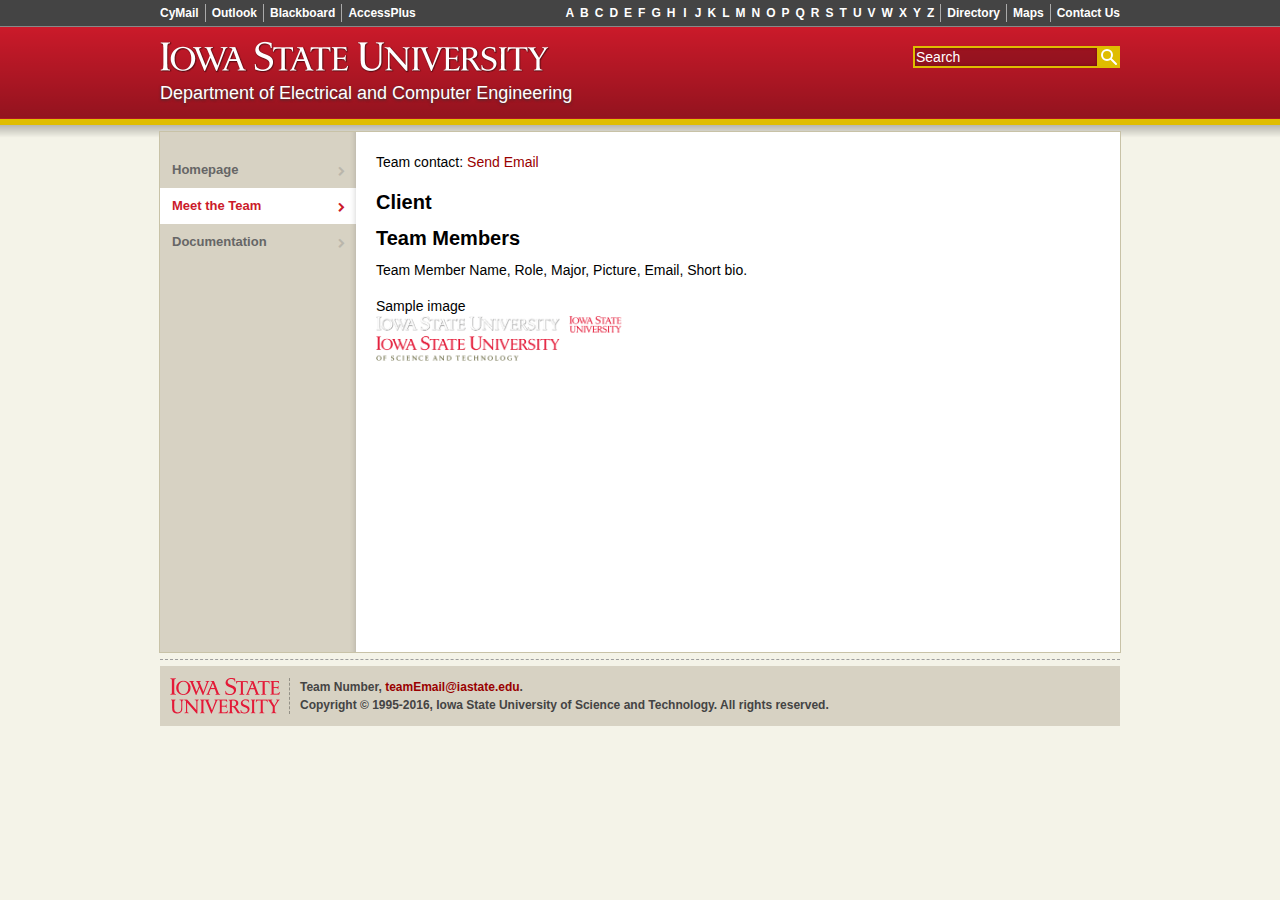
==== about.html @ c7eef3bf "Initial commit with template" ====
<!DOCTYPE html>
<!--[if lte IE 7]>     <html lang="en-us" class="lt-ie10 lt-ie9 lt-ie8">  <![endif]-->
<!--[if IE 8]>         <html lang="en-us" class="lt-ie10 lt-ie9">         <![endif]-->
<!--[if IE 9]>         <html lang="en-us" class="lt-ie10">                <![endif]-->
<!--[if gt IE 9]><!--> <html lang="en-us">                                <!--<![endif]--><head>
	<meta charset="utf-8">
<meta content="IE=edge,chrome=1" http-equiv="X-UA-Compatible">
<meta content="width=device-width,initial-scale=1" name="viewport">
	<title>Project Number</title>
	<link rel="icon" type="image/x-icon" href="favicon.ico?v=1.4.44">
<link href="css/base.css?v=1.4.44" rel="stylesheet">
<link href="//netdna.bootstrapcdn.com/font-awesome/4.5.0/css/font-awesome.css" media="all" rel="stylesheet">
<link href="css/sample.css" media="all" rel="stylesheet">
<link href="http://yandex.st/highlightjs/8.0/styles/tomorrow.min.css" media="all" rel="stylesheet">
	<style >pre{
	background-color: #f5f5f5;
	border-color: #e7e7e7;
	padding: 0;
}
pre code.hljs{
	background-color: transparent;
	border: 0;
}
fieldset pre{
	background-color: #fff;
	overflow: auto;
}
h3 code{
	font-size: 17px;
}</style>
	<script >/* html5shiv */ (function(){var t='abbr article aside audio bdi canvas data datalist details figcaption figure footer header hgroup mark meter nav output progress section summary time video'.split(' ');for(var i=t.length;i--;)document.createElement(t[i])})();</script>
</head>
<body class=" responsive wd-p-Responsive wd-show-sidebar wd-p-ShowSidebar">
<div class="wd-l-Page pwrapper">
	<div class="wd-l-Page-inner pwrapper-wrapper">
		<div class="wd-Skip">
			<a accesskey="2" href="#skip-content">Skip Navigation</a>
		</div>
		<div class="wd-l-Header hwrapper" id="header">
			<div class="wd-l-Header-inner">
				<div class="wd-l-TopStrip isu-dark-ribbon" id="top-strip">
					<div class="wd-l-TopStrip-inner">
						<ul class="wd-ResponsiveToggles">
							<li><button class="wd-ResponsiveToggles-nav">menu</button></li>
							<li><button class="wd-ResponsiveToggles-search">search</button></li>
						</ul>
						<div class="wd-l-TopStripMenu">
							<ul class="wd-l-TopStripMenu-group wd-l-TopStripMenu-group--signons first">
								<li>
									<a class="wd-l-TopStripMenu-header" href="javascript:;">Sign-ons <i class="fa fa-angle-down"></i></a>
									<ul class="wd-l-TopStripMenu-toolbar">
										<li class="first"><a href="http://cymail.iastate.edu/">CyMail</a></li>
										<li><a href="http://outlook.iastate.edu/">Outlook</a></li>
										<li><a href="http://bb.its.iastate.edu/">Blackboard</a></li>
										<li class="last"><a href="http://accessplus.iastate.edu/">AccessPlus</a></li>
									</ul>
								</li>
							</ul>
							
							<ul class="wd-l-TopStripMenu-group wd-l-TopStripMenu-group--directory last">
								<li>
									<a class="wd-l-TopStripMenu-header" href="javascript:;">More <i class="fa fa-angle-down"></i></a>
									<ul class="wd-l-TopStripMenu-toolbar">
										<li class="first"><a href="http://info.iastate.edu/">Directory</a></li>
										<li><a href="http://www.fpm.iastate.edu/maps/">Maps</a></li>
										<li class="last"><a href="http://www.iastate.edu/contact/">Contact Us</a></li>
									</ul>
								</li>
							</ul>
							
							<ul class="wd-l-TopStripMenu-group wd-l-TopStripMenu-group--index">
								<li>
									<a class="wd-l-TopStripMenu-header" href="http://www.iastate.edu/index/A">Index</a>
									<ul class="wd-l-TopStripMenu-toolbar">
										<li class="first"><a href="http://www.iastate.edu/index/A/">A</a></li>
										<li class=""><a href="http://www.iastate.edu/index/B/">B</a></li>
										<li class=""><a href="http://www.iastate.edu/index/C/">C</a></li>
										<li class=""><a href="http://www.iastate.edu/index/D/">D</a></li>
										<li class=""><a href="http://www.iastate.edu/index/E/">E</a></li>
										<li class=""><a href="http://www.iastate.edu/index/F/">F</a></li>
										<li class=""><a href="http://www.iastate.edu/index/G/">G</a></li>
										<li class=""><a href="http://www.iastate.edu/index/H/">H</a></li>
										<li class=""><a href="http://www.iastate.edu/index/I/">I</a></li>
										<li class=""><a href="http://www.iastate.edu/index/J/">J</a></li>
										<li class=""><a href="http://www.iastate.edu/index/K/">K</a></li>
										<li class=""><a href="http://www.iastate.edu/index/L/">L</a></li>
										<li class=""><a href="http://www.iastate.edu/index/M/">M</a></li>
										<li class=""><a href="http://www.iastate.edu/index/N/">N</a></li>
										<li class=""><a href="http://www.iastate.edu/index/O/">O</a></li>
										<li class=""><a href="http://www.iastate.edu/index/P/">P</a></li>
										<li class=""><a href="http://www.iastate.edu/index/Q/">Q</a></li>
										<li class=""><a href="http://www.iastate.edu/index/R/">R</a></li>
										<li class=""><a href="http://www.iastate.edu/index/S/">S</a></li>
										<li class=""><a href="http://www.iastate.edu/index/T/">T</a></li>
										<li class=""><a href="http://www.iastate.edu/index/U/">U</a></li>
										<li class=""><a href="http://www.iastate.edu/index/V/">V</a></li>
										<li class=""><a href="http://www.iastate.edu/index/W/">W</a></li>
										<li class=""><a href="http://www.iastate.edu/index/X/">X</a></li>
										<li class=""><a href="http://www.iastate.edu/index/Y/">Y</a></li>
										<li class="last"><a href="http://www.iastate.edu/index/Z/">Z</a></li>
									</ul>
								</li>
							</ul>
						</div>
					</div>
				</div>

				<div class="wd-l-Ribbon isu-red-ribbon" id="ribbon" role="banner">
					<div class="wd-l-Ribbon-inner">
						<form action="//google.iastate.edu/search" class="wd-l-SearchBox isu-search-form" method="GET" role="search">
							<input name="output" type="hidden" value="xml_no_dtd"/>
							<input name="client" type="hidden" value="default_frontend"/>
							<input name="proxystylesheet" type="hidden" value="default_frontend"/>
							<input accesskey="s" name="q" title="Search" placeholder="Search" tabindex="1" type="text"/>
							<input name="btnG" title="Submit" type="submit" value="Search"/>
						</form>
						<a accesskey="1" class="wd-Nameplate nameplate" href="http://www.iastate.edu/">
							<img alt="Iowa State University" src="img/sprite.png"/>
						</a>

						<div class="wd-l-MastTitle-siteTitle site-title sub-title">
							<a href="/">Department of Electrical and Computer Engineering</a>
						</div>

					</div>
				</div>

			</div>
		</div>





		<!-- Make changes from here on -->





		<div class="wd-l-Container" id="skip-content">
			<div class="wd-l-Container-inner cwrapper" id="container">
				<div class="wd-l-Sidebar isu-sidebar" id="sidebar">
					<div class="wd-l-Sidebar-inner">
						<ul class="wd-ResponsiveToggles">
							<li><button class="wd-ResponsiveToggles-nav">menu</button></li>
						</ul>
						<div role="navigation">
							<ul class="wd-Navigation">
								
								<!-- Put necessary tabs here for sidebar menu -->
						
								<li class="wd-Navigation-node">
									<a class="wd-Navigation-link" href="index.html">Homepage</a>
								</li>
						
								<li class="wd-Navigation-node">
									<a class="wd-Navigation-link is-active" href="about.html">Meet the Team</a>
								</li>
						
								<li class="wd-Navigation-node">
									<a class="wd-Navigation-link" href="doc.html">Documentation</a>
								</li>
							</ul>
						</div>
		
					</div>
				</div>


				<!-- Main page content here -->

				<div class="wd-l-Content isu-content" id="content" role="main">
					<div class="wd-l-Content-inner">
						<p>
							Team contact: <a href= "mailto:abc@example.com">Send Email</a>
						</p>

						<h2>Client</h2>

						<h2>Team Members</h2>
						<p>
							Team Member Name, Role, Major, Picture, Email, Short bio.
						</p>



						<p>
							Sample image <br>
							<img src="img/sprite.png" width="250" />
						</p>

					</div>
				</div>
			</div>
		</div>

		<div class="wd-l-Footer">
			<div class="wd-l-Footer-inner fwrapper">
				<div class="wd-l-PageFooter isu-footer" id="footer" role="contentinfo">
					<div class="wd-l-PageFooter-inner">
						<div class="wd-Grid wd-Grid--fitToFill wd-Grid--noGutter">
							<div class="wd-Grid-cell wd-Grid-cell--1">
								<div class="wd-l-PageFooter-nameplate">
									<a class="wd-Nameplate nameplate" href="http://www.iastate.edu/">
										<img alt="Iowa State University" src="img/sprite.png?v=1.4.44"/>
									</a>
								</div>
							</div>



							<!-- Team contact info -->


							<div class="wd-Grid-cell wd-Grid-cell--2">
								<div class="wd-l-PageFooter-content">
									<p>Team Number,  <script>document.write('<a href="mailto:'+ ["teamEmail", "iastate.edu"].join('@') +'">'+ ["teamEmail", "iastate.edu"].join('@') +'</a>')</script><noscript>teamEmail (at) iastate (dot) edu</noscript>.</p>
									<p>Copyright &copy; 1995-2016, Iowa State University of Science and Technology. All rights reserved.</p>
								</div>
							</div>
						</div>
					</div>
				</div>
			</div>
		</div>

		<div id="loading" style="display:none">Loading...</div>	
	</div>
</div>

<script src="//maxcdn.bootstrapcdn.com/bootstrap/3.3.5/js/bootstrap.min.js"></script>
<script src="http://yandex.st/highlightjs/8.0/highlight.min.js"></script>
<script src="/js/jquery-1.5.2.min.js"></script>
<script >/* Grid gutter fix for IE7 */ (function(b){if((' '+b.body.parentNode.className+' ').indexOf(' lt-ie8 ')==-1)return;var d=b.createStyleSheet();var e=function(s){var a=b.all,l=[],i,j;d.addRule(s,'k:v');for(j=a.length;j--;)a[j].currentStyle.k&&l.push(a[j]);d.removeRule(0);return l};var g=e('.grid');for(var i=g.length;i--;)g[i].style.width=g[i].offsetWidth-20})(document);</script>
<script >/* Responsive design */ (function(f){if(!f.querySelector||!f.addEventListener)return;var g='add',cc='contains',cr='remove',ct='toggle',sa='active',sb='wd-p-OffCanvasBar',sn='wd-p-OffCanvasNav',ss='wd-p-OffCanvasSearch',ip='.wd-l-SearchBox input[type="text"]',ed='preventDefault',q=function(a,b){return(b||f).querySelectorAll(a)},c=function(a,b,c){b=b||cr;c=c||f.body;a=' '+a+' ';var d=' '+c.className.trim()+' ';var e=d.indexOf(a)!=-1;if(b==cc)return e;else if(!e&&(b==ct||b==g))c.className=d+a;else if(e&&(b==ct||b==cr))c.className=d.replace(a,' ')},h=function(b,c,d){for(var e=q(b),i=e.length;i--;){if(e[i].tagName!='A'){if(!d)e[i].addEventListener('click',function(a){a[ed]()},0);e[i].addEventListener('ontouchstart'in window?'touchstart':'mousedown',c,0)}}},m=q('.wd-l-TopStripMenu-toolbar'),md=function(){q(ip)[0]&&q(ip)[0].blur();for(var i=m.length;i--;)c(sa,cr,m[i])};h('.wd-ResponsiveToggles-nav',function(a){md();c(sb);c(ss);c(sn,ct);a[ed]()});h('.wd-ResponsiveToggles-search',function(a){md();c(sb);c(ss,ct);if(c(ss,cc))q(ip)[0]&&q(ip)[0].focus();c(sn);a[ed]()});h('.wd-l-TopStripMenu-header',function(a){var b=q('.wd-l-TopStripMenu-toolbar',this.parentNode)[0];if(c(sa,cc,b)){c(sa,cr,b);c(sb)}else{md();c(sa,g,b);c(sb,g);c(ss)}a[ed]()});h('.wd-l-Content',function(a){if(c(sn,cc))a[ed]();c(sn)},true)})(document);</script>
<script >hljs.configure({tabReplace: '    '}); hljs.initHighlightingOnLoad()</script>
<script >$(document).ready(function()
{
	$('.wd-Tab-navs,.tab-navs').each(function()
	{
		var tabs = $(this).find('li a');
		var panes = $(this).next('.wd-Tab-panes,.tab-panes').find('.wd-Tab-pane,.tab-pane');
		tabs.each(function(i)
		{
			var tab = $(this);
			tab.click(function()
			{
				tabs.removeClass('active');
				tab.addClass('active');

				panes.removeClass('active');
				panes.eq(i).addClass('active');

				return false;
			});
		});
		if (tabs.filter('.active').length == 0)
		{
			tabs.first().click();
		}
		else if (panes.filter('.active').length == 0)
		{
			panes.eq(tabs.index(tabs.filter('.active'))).addClass('active');
		}
	});
});</script>


</body>
</html>
---- css/base.css ----
/**
 * base.css - contains default styles for IastateTheme.
 *
 * @link http://www.sample.iastate.edu/
 */
/*-- Typography -----------------------------------------*/
/*-------------------------------------------------------*/
html {
  font: 14px/20px arial, sans-serif;
  -ms-text-size-adjust: 100%;
  -webkit-text-size-adjust: 100%; }

a {
  color: #900;
  text-decoration: none; }
  a:hover {
    color: #4169e1;
    text-decoration: underline; }

small {
  font-size: 0.85em; }

h1, h2, h3, h4, h5, h6 {
  font-weight: bold;
  line-height: 1.4;
  margin-top: 0;
  margin-bottom: 8px; }
  h1 small, h2 small, h3 small, h4 small, h5 small, h6 small {
    color: #888;
    font-weight: normal; }

h1 {
  color: #222;
  font-size: 1.857em;
  line-height: 1.125;
  margin-bottom: 16px; }

section h1,
h2 {
  color: inherit;
  font-size: 1.429em;
  line-height: 1.4;
  margin-bottom: 8px; }

section section h1,
h3 {
  font-size: 1.143em; }

section section section h1,
h4 {
  font-size: 1em; }

section section section section h1,
h5 {
  color: #888;
  font-size: 1em; }

section section section section section h1,
h6 {
  font-size: 0.857em; }

p, ul, ol, dl, table, blockquote, pre, .wd-Alert, .wd-Alert--info, .notify-msg.info, .wd-Alert--warning, .notify-msg.warning, .wd-Alert--error, .notify-msg.error, .wd-Alert--success, .notify-msg.success, .notify-msg {
  margin-top: 0;
  margin-bottom: 16px; }

ul, ol {
  margin-left: 0;
  padding-left: 30px; }
  ul ul, ul ol, ol ul, ol ol {
    margin-bottom: 0; }

[class*="wd-Table"] ul,
[class*="table"] ul {
  margin-top: 0;
  margin-bottom: 0; }

ul.right {
  text-align: right; }

ul.hlist > li {
  float: left; }

dl > dt + dt,
dl > dd + dt {
  margin-top: 5px; }

dl > dt {
  font-weight: bold; }

dl > dd {
  margin-left: 25px; }

hr {
  border: 0;
  border-top: 1px solid #ccc;
  height: 0;
  margin: 16px 0; }

address {
  font-style: normal; }

blockquote {
  border: 3px solid #ddd;
  border-width: 0 0 0 3px;
  color: #555;
  margin-left: 0;
  margin-right: 0;
  margin-top: 0;
  padding: 8px 16px 0 13px; }
  blockquote.wd-u-PullRight {
    border-width: 0 3px 0 0;
    padding-left: 16px;
    padding-right: 13px; }

blockquote p {
  margin-bottom: 3px; }

blockquote small {
  color: #888;
  display: block; }

blockquote small:before {
  content: '\2014';
  margin-right: 2px; }

cite {
  font-style: normal; }

pre {
  background: #f2f2f2;
  border: 1px solid #ddd;
  border-radius: 2px;
  font-family: consolas, monospace;
  font-size: 13px;
  line-height: 20px;
  overflow: auto;
  padding: 6px 9px; }

@media print {
  a {
    color: blue; } }
/*-- Typography Utilities -------------------------------*/
/*-------------------------------------------------------*/
.wd-u-Heading,
.section-header {
  border-bottom: 1px solid #dfbd00; }

.wd-u-TextLead,
.lead {
  font-size: 1.286em;
  line-height: 1.444; }

.wd-u-TextMuted,
.muted {
  color: #888; }

.wd-u-TextCenter,
.text-center {
  text-align: center !important; }

.wd-u-TextLeft,
.text-left {
  text-align: left !important; }

.wd-u-TextRight,
.text-right {
  text-align: right !important; }

.wd-u-TextBreak,
.nowrap {
  overflow: visible;
  white-space: normal;
  word-break: break-all;
  word-wrap: break-word; }

.wd-u-TextTruncate, .wd-u-ListTable > dt, .wd-u-ListTable--wide > dt, .wd-u-ListTable--right > dt {
  max-width: 100%;
  overflow: hidden;
  text-overflow: ellipsis;
  white-space: nowrap;
  word-wrap: normal; }

.wd-u-TextNoWrap,
.nowrap {
  white-space: nowrap; }

/*-- Layout ---------------------------------------------*/
/*-------------------------------------------------------*/
button,
input {
  line-height: normal; }

header, footer, section, aside, nav, article, hgroup, figure, figcaption {
  display: block; }

body {
  background-color: #f4f3e8;
  margin: 0 0 20px;
  min-width: 0;
  overflow-y: scroll; }

a img {
  border: 0; }

@media screen and (max-width: 719px) {
  body.wd-p-Responsive {
    background-color: #d7d2c3;
    margin-bottom: 0; }
    body.wd-p-Responsive.wd-p-OffCanvasNav {
      height: 100%;
      overflow: hidden; } }
@media print {
  body {
    background: #fff; } }
/*-- Layout Utilities -----------------------------------*/
/*-------------------------------------------------------*/
.clear {
  clear: both; }

.wd-u-Clearfix:before, .wd-u-Clearfix:after,
.clearfix:before,
.clearfix:after {
  content: ' ';
  display: table; }
.wd-u-Clearfix:after,
.clearfix:after {
  clear: both; }
.lt-ie8 .wd-u-Clearfix, .lt-ie8
.clearfix {
  *zoom: 1; }

.wd-u-Container,
.wrapper {
  margin-left: auto;
  margin-right: auto;
  width: 960px; }
  @media screen and (min-width: 1300px) {
    .wd-p-Responsive:not(.wd-p-Responsive--disableLarge) .wd-u-Container, .wd-p-Responsive:not(.wd-p-Responsive--disableLarge)
    .wrapper {
      width: 1260px; } }
  @media screen and (max-width: 980px) {
    .wd-p-Responsive .wd-u-Container, .wd-p-Responsive
    .wrapper {
      margin-left: 10px;
      margin-right: 10px;
      width: auto; } }
  @media screen and (max-width: 719px) {
    .wd-p-Responsive .wd-u-Container, .wd-p-Responsive
    .wrapper {
      margin-left: auto;
      margin-right: auto; } }
  @media print {
    .wd-u-Container,
    .wrapper {
      width: auto; } }

.wd-u-FlushBottom,
.flush-bottom {
  margin-bottom: 0 !important; }

.wd-u-FlushTop,
.flush-top {
  margin-top: 0 !important; }

.wd-u-FlushLeft,
.flush-left {
  margin-left: 0 !important; }

.wd-u-FlushRight,
.flush-right {
  margin-right: 0 !important; }

.wd-u-PullLeft,
.pull-left {
  float: left !important; }

.wd-u-PullRight,
.pull-right {
  float: right !important; }

.no-border {
  border: 0 !important; }

.wd-u-ListUnstyled,
.no-bullets {
  list-style: none !important;
  margin-left: 0 !important;
  padding-left: 0 !important; }

.wd-u-ObjLeft, .photo-left {
  float: left !important;
  margin-right: 8px; }

.wd-u-ObjRight, .photo-right {
  float: right !important;
  margin-left: 8px; }

.wd-u-ObjLeft img, .photo-left img,
.wd-u-ObjRight img,
.photo-right img {
  display: block;
  max-width: none; }

.wd-u-OverflowScroll, .overflow-scroll {
  overflow-x: auto;
  -webkit-overflow-scrolling: touch; }
  @media screen and (max-width: 719px) {
    .wd-p-Responsive .wd-u-OverflowScroll, .wd-p-Responsive .overflow-scroll {
      white-space: nowrap; } }

.wd-u-HiddenVisually {
  border: 0 !important;
  clip: rect(1px, 1px, 1px, 1px) !important;
  height: 1px !important;
  overflow: hidden !important;
  padding: 0 !important;
  position: absolute !important;
  width: 1px !important; }

.wd-u-VisibleDesktop, .visible-desktop {
  display: block !important; }

table.wd-u-VisibleDesktop, table.visible-desktop {
  display: table !important; }

tr.wd-u-VisibleDesktop, tr.visible-desktop {
  display: table-row !important; }

th.wd-u-VisibleDesktop, th.visible-desktop,
td.wd-u-VisibleDesktop,
td.visible-desktop {
  display: table-cell !important; }

@media screen and (max-width: 980px) {
  .wd-u-VisibleDesktop, .visible-desktop,
  table.wd-u-VisibleDesktop,
  table.visible-desktop,
  tr.wd-u-VisibleDesktop,
  tr.visible-desktop,
  th.wd-u-VisibleDesktop,
  th.visible-desktop,
  td.wd-u-VisibleDesktop,
  td.visible-desktop {
    display: none !important; } }
@media screen and (max-width: 719px) {
  .wd-u-VisibleDesktop, .visible-desktop,
  table.wd-u-VisibleDesktop,
  table.visible-desktop,
  tr.wd-u-VisibleDesktop,
  tr.visible-desktop,
  th.wd-u-VisibleDesktop,
  th.visible-desktop,
  td.wd-u-VisibleDesktop,
  td.visible-desktop {
    display: none !important; } }
.wd-u-HiddenDesktop, .hidden-desktop,
table.wd-u-HiddenDesktop,
table.hidden-desktop,
tr.wd-u-HiddenDesktop,
tr.hidden-desktop,
th.wd-u-HiddenDesktop,
th.hidden-desktop,
td.wd-u-HiddenDesktop,
td.hidden-desktop {
  display: none !important; }

@media screen and (max-width: 980px) {
  .wd-u-HiddenDesktop, .hidden-desktop {
    display: block !important; }

  table.wd-u-HiddenDesktop, table.hidden-desktop {
    display: table !important; }

  tr.wd-u-HiddenDesktop, tr.hidden-desktop {
    display: table-row !important; }

  th.wd-u-HiddenDesktop, th.hidden-desktop,
  td.wd-u-HiddenDesktop,
  td.hidden-desktop {
    display: table-cell !important; } }
@media screen and (max-width: 719px) {
  .wd-u-HiddenDesktop, .hidden-desktop {
    display: block !important; }

  table.wd-u-HiddenDesktop, table.hidden-desktop {
    display: table !important; }

  tr.wd-u-HiddenDesktop, tr.hidden-desktop {
    display: table-row !important; }

  th.wd-u-HiddenDesktop, th.hidden-desktop,
  td.wd-u-HiddenDesktop,
  td.hidden-desktop {
    display: table-cell !important; } }
.wd-u-VisibleTablet, .visible-tablet,
table.wd-u-VisibleTablet,
table.visible-tablet,
tr.wd-u-VisibleTablet,
tr.visible-tablet,
th.wd-u-VisibleTablet,
th.visible-tablet,
td.wd-u-VisibleTablet,
td.visible-tablet {
  display: none !important; }

@media screen and (max-width: 980px) {
  .wd-u-VisibleTablet, .visible-tablet {
    display: block !important; }

  table.wd-u-VisibleTablet, table.visible-tablet {
    display: table !important; }

  tr.wd-u-VisibleTablet, tr.visible-tablet {
    display: table-row !important; }

  th.wd-u-VisibleTablet, th.visible-tablet,
  td.wd-u-VisibleTablet,
  td.visible-tablet {
    display: table-cell !important; } }
@media screen and (max-width: 719px) {
  .wd-u-VisibleTablet, .visible-tablet,
  table.wd-u-VisibleTablet,
  table.visible-tablet,
  tr.wd-u-VisibleTablet,
  tr.visible-tablet,
  th.wd-u-VisibleTablet,
  th.visible-tablet,
  td.wd-u-VisibleTablet,
  td.visible-tablet {
    display: none !important; } }
.wd-u-HiddenTablet, .hidden-tablet {
  display: block !important; }

table.wd-u-HiddenTablet, table.hidden-tablet {
  display: table !important; }

tr.wd-u-HiddenTablet, tr.hidden-tablet {
  display: table-row !important; }

th.wd-u-HiddenTablet, th.hidden-tablet,
td.wd-u-HiddenTablet,
td.hidden-tablet {
  display: table-cell !important; }

@media screen and (max-width: 980px) {
  .wd-u-HiddenTablet, .hidden-tablet,
  table.wd-u-HiddenTablet,
  table.hidden-tablet,
  tr.wd-u-HiddenTablet,
  tr.hidden-tablet,
  th.wd-u-HiddenTablet,
  th.hidden-tablet,
  td.wd-u-HiddenTablet,
  td.hidden-tablet {
    display: none !important; } }
@media screen and (max-width: 719px) {
  .wd-u-HiddenTablet, .hidden-tablet {
    display: block !important; }

  table.wd-u-HiddenTablet, table.hidden-tablet {
    display: table !important; }

  tr.wd-u-HiddenTablet, tr.hidden-tablet {
    display: table-row !important; }

  th.wd-u-HiddenTablet, th.hidden-tablet,
  td.wd-u-HiddenTablet,
  td.hidden-tablet {
    display: table-cell !important; } }
.wd-u-VisiblePhone, .visible-phone,
table.wd-u-VisiblePhone,
table.visible-phone,
tr.wd-u-VisiblePhone,
tr.visible-phone,
th.wd-u-VisiblePhone,
th.visible-phone,
td.wd-u-VisiblePhone,
td.visible-phone {
  display: none !important; }

@media screen and (max-width: 980px) {
  .wd-u-VisiblePhone, .visible-phone,
  table.wd-u-VisiblePhone,
  table.visible-phone,
  tr.wd-u-VisiblePhone,
  tr.visible-phone,
  th.wd-u-VisiblePhone,
  th.visible-phone,
  td.wd-u-VisiblePhone,
  td.visible-phone {
    display: none !important; } }
@media screen and (max-width: 719px) {
  .wd-u-VisiblePhone, .visible-phone {
    display: block !important; }

  table.wd-u-VisiblePhone, table.visible-phone {
    display: table !important; }

  tr.wd-u-VisiblePhone, tr.visible-phone {
    display: table-row !important; }

  th.wd-u-VisiblePhone, th.visible-phone,
  td.wd-u-VisiblePhone,
  td.visible-phone {
    display: table-cell !important; } }
.wd-u-HiddenPhone, .hidden-phone {
  display: block !important; }

table.wd-u-HiddenPhone, table.hidden-phone {
  display: table !important; }

tr.wd-u-HiddenPhone, tr.hidden-phone {
  display: table-row !important; }

th.wd-u-HiddenPhone, th.hidden-phone,
td.wd-u-HiddenPhone,
td.hidden-phone {
  display: table-cell !important; }

@media screen and (max-width: 980px) {
  .wd-u-HiddenPhone, .hidden-phone {
    display: block !important; }

  table.wd-u-HiddenPhone, table.hidden-phone {
    display: table !important; }

  tr.wd-u-HiddenPhone, tr.hidden-phone {
    display: table-row !important; }

  th.wd-u-HiddenPhone, th.hidden-phone,
  td.wd-u-HiddenPhone,
  td.hidden-phone {
    display: table-cell !important; } }
@media screen and (max-width: 719px) {
  .wd-u-HiddenPhone, .hidden-phone,
  table.wd-u-HiddenPhone,
  table.hidden-phone,
  tr.wd-u-HiddenPhone,
  tr.hidden-phone,
  th.wd-u-HiddenPhone,
  th.hidden-phone,
  td.wd-u-HiddenPhone,
  td.hidden-phone {
    display: none !important; } }
.wd-u-VisiblePrint, .visible-print,
.printonly,
table.wd-u-VisiblePrint,
table.visible-print,
table.printonly,
tr.wd-u-VisiblePrint,
tr.visible-print,
tr.printonly,
th.wd-u-VisiblePrint,
th.visible-print,
th.printonly,
td.wd-u-VisiblePrint,
td.visible-print,
td.printonly {
  display: none !important; }

@media print {
  .wd-u-VisiblePrint, .visible-print,
  .printonly {
    display: block !important; }

  table.wd-u-VisiblePrint, table.visible-print,
  table.printonly {
    display: table !important; }

  tr.wd-u-VisiblePrint, tr.visible-print,
  tr.printonly {
    display: table-row !important; }

  th.wd-u-VisiblePrint, th.visible-print,
  th.printonly,
  td.wd-u-VisiblePrint,
  td.visible-print,
  td.printonly {
    display: table-cell !important; } }
.wd-u-HiddenPrint, .hidden-print,
.noprint {
  display: block !important; }

table.wd-u-HiddenPrint, table.hidden-print,
table.noprint {
  display: table !important; }

tr.wd-u-HiddenPrint, tr.hidden-print,
tr.noprint {
  display: table-row !important; }

th.wd-u-HiddenPrint, th.hidden-print,
th.noprint,
td.wd-u-HiddenPrint,
td.hidden-print,
td.noprint {
  display: table-cell !important; }

@media print {
  .wd-u-HiddenPrint, .hidden-print,
  .noprint,
  table.wd-u-HiddenPrint,
  table.hidden-print,
  table.noprint,
  tr.wd-u-HiddenPrint,
  tr.hidden-print,
  tr.noprint,
  th.wd-u-HiddenPrint,
  th.hidden-print,
  th.noprint,
  td.wd-u-HiddenPrint,
  td.hidden-print,
  td.noprint {
    display: none !important; } }
.wd-u-ListTable:before, .wd-u-ListTable--wide:before, .wd-u-ListTable--right:before, .wd-u-ListTable:after, .wd-u-ListTable--wide:after, .wd-u-ListTable--right:after {
  content: ' ';
  display: table; }
.wd-u-ListTable:after, .wd-u-ListTable--wide:after, .wd-u-ListTable--right:after {
  clear: both; }
.lt-ie8 .wd-u-ListTable, .lt-ie8 .wd-u-ListTable--wide, .lt-ie8 .wd-u-ListTable--right {
  *zoom: 1; }
.wd-u-ListTable > dt, .wd-u-ListTable--wide > dt, .wd-u-ListTable--right > dt {
  float: left;
  margin-top: 1px;
  width: 120px; }
  .wd-u-ListTable > dt:before, .wd-u-ListTable--wide > dt:before, .wd-u-ListTable--right > dt:before, .wd-u-ListTable > dt:after, .wd-u-ListTable--wide > dt:after, .wd-u-ListTable--right > dt:after {
    content: ' ';
    display: table; }
  .wd-u-ListTable > dt:after, .wd-u-ListTable--wide > dt:after, .wd-u-ListTable--right > dt:after {
    clear: both; }
  .lt-ie8 .wd-u-ListTable > dt, .lt-ie8 .wd-u-ListTable--wide > dt, .lt-ie8 .wd-u-ListTable--right > dt {
    *zoom: 1; }
.wd-u-ListTable > dd, .wd-u-ListTable--wide > dd, .wd-u-ListTable--right > dd {
  margin: 0 0 6px 126px; }

@media screen and (max-width: 719px) {
  .wd-p-Responsive .wd-u-ListTable > dt, .wd-p-Responsive .wd-u-ListTable--wide > dt, .wd-p-Responsive .wd-u-ListTable--right > dt {
    float: none;
    margin-top: 0;
    overflow: visible;
    white-space: normal;
    width: auto; }
  .wd-p-Responsive .wd-u-ListTable > dd, .wd-p-Responsive .wd-u-ListTable--wide > dd, .wd-p-Responsive .wd-u-ListTable--right > dd {
    margin-left: 0; } }
.wd-u-ListTable--wide > dt {
  width: 200px; }
.wd-u-ListTable--wide > dd {
  margin-left: 206px; }

.wd-u-ListTable--right > dt {
  text-align: right; }

@media screen and (max-width: 719px) {
  .wd-p-Responsive .wd-u-ListTable--right > dt {
    text-align: left; } }
/*-- Page -----------------------------------------------*/
/*-------------------------------------------------------*/
.wd-l-Page-inner {
  min-width: 980px; }

@media screen and (max-width: 980px) {
  .wd-p-Responsive .wd-l-Page-inner {
    min-width: 0; } }
@media screen and (max-width: 719px) {
  .wd-p-Responsive .wd-l-Page {
    background-color: #666;
    position: relative; }
  .wd-p-Responsive .wd-l-Page-inner {
    min-width: 320px;
    position: relative; }
  .wd-p-Responsive.wd-p-OffCanvasSearch .wd-l-Page-inner, .wd-p-Responsive.wd-p-OffCanvasBar .wd-l-Page-inner {
    padding-bottom: 34px; } }
@media screen and (max-width: 719px) {
  .wd-p-Responsive {
    /* Off Canvas State */ }
    .wd-p-Responsive.wd-p-OffCanvasBar .wd-l-Page-inner, .wd-p-Responsive.wd-p-OffCanvasSearch .wd-l-Page-inner {
      top: 34px; }
      .lt-ie10 .wd-p-Responsive.wd-p-OffCanvasBar .wd-l-Page-inner, .lt-ie10 .wd-p-Responsive.wd-p-OffCanvasSearch .wd-l-Page-inner {
        top: 34px; }
    .wd-p-Responsive.wd-p-OffCanvasNav .wd-l-Page-inner {
      left: 80%;
      position: fixed; }
      .lt-ie10 .wd-p-Responsive.wd-p-OffCanvasNav .wd-l-Page-inner {
        left: 80%; } }
@media print {
  .wd-l-Page-inner {
    min-width: 0; } }
/*-- Header ---------------------------------------------*/
/*-------------------------------------------------------*/
.wd-l-Header {
  background: url("[data-uri]%3D%3D") repeat-x center bottom;
  margin-bottom: -10px;
  padding-bottom: 16px; }
  .wd-l-Header *,
  .wd-l-Header *:before,
  .wd-l-Header *:after {
    -moz-box-sizing: border-box;
    -webkit-box-sizing: border-box;
    box-sizing: border-box; }

@media screen and (max-width: 719px) {
  .wd-p-Responsive .wd-l-Header {
    background: #666;
    box-shadow: none;
    margin-bottom: 0;
    padding-bottom: 0; } }
@media print {
  .wd-l-Header {
    background: none; } }
/*-- Top Strip --*/
.wd-l-TopStrip {
  background-color: #444;
  color: #fff; }

.wd-l-TopStrip-inner {
  margin-left: auto;
  margin-right: auto;
  width: 960px; }
  .wd-l-TopStrip-inner:before, .wd-l-TopStrip-inner:after {
    content: ' ';
    display: table; }
  .wd-l-TopStrip-inner:after {
    clear: both; }
  .lt-ie8 .wd-l-TopStrip-inner {
    *zoom: 1; }
  @media screen and (min-width: 1300px) {
    .wd-p-Responsive:not(.wd-p-Responsive--disableLarge) .wd-l-TopStrip-inner {
      width: 1260px; } }
  @media screen and (max-width: 980px) {
    .wd-p-Responsive .wd-l-TopStrip-inner {
      margin-left: 10px;
      margin-right: 10px;
      width: auto; } }
  @media screen and (max-width: 719px) {
    .wd-p-Responsive .wd-l-TopStrip-inner {
      margin-left: auto;
      margin-right: auto; } }
  @media print {
    .wd-l-TopStrip-inner {
      width: auto; } }

@media screen and (max-width: 719px) {
  .wd-p-Responsive .wd-l-TopStrip {
    background-color: #333;
    -webkit-perspective: 600px;
    perspective: 600px;
    width: 100%; } }
@media print {
  .wd-l-TopStrip {
    display: none; } }
.wd-l-TopStripMenu-toolbar {
  list-style: none;
  margin: 0;
  overflow: hidden;
  padding: 4px 0; }

.wd-l-TopStripMenu-group--signons {
  float: left; }

.wd-l-TopStripMenu-group--directory {
  float: right; }

.wd-l-TopStripMenu-group--index {
  float: right;
  margin-right: 3px; }

.wd-l-TopStripMenu li,
.wd-l-TopStripMenu-toolbar li {
  float: left; }

.wd-l-TopStripMenu-toolbar li a {
  color: #fff;
  display: block;
  font-size: 12px;
  font-weight: bold;
  line-height: 1.5;
  padding: 0 6px;
  text-decoration: none; }
  .wd-l-TopStripMenu-toolbar li a:hover {
    text-decoration: underline; }

.wd-l-TopStripMenu-group--index li a {
  border-radius: 2px;
  padding: 0 3px;
  min-width: 13px;
  text-align: center; }
  .lt-ie9 .wd-l-TopStripMenu-group--index li a {
    min-width: 7px; }
  .wd-l-TopStripMenu-group--index li a:hover {
    background: #777;
    text-decoration: none; }

.wd-l-TopStripMenu-group, .wd-l-TopStripMenu-group--signons,
.wd-l-TopStripMenu-group--directory,
.wd-l-TopStripMenu-group--index {
  list-style: none;
  margin: 0;
  padding: 0; }

.wd-l-TopStripMenu-header {
  display: none; }

.wd-l-TopStripMenu-group--directory .wd-l-TopStripMenu-toolbar li a,
.wd-l-TopStripMenu-group--signons .wd-l-TopStripMenu-toolbar li a {
  border-left: 1px solid #aaa;
  border-right: 1px solid #aaa; }
.wd-l-TopStripMenu-group--directory .wd-l-TopStripMenu-toolbar li + li a,
.wd-l-TopStripMenu-group--signons .wd-l-TopStripMenu-toolbar li + li a {
  border-left: 0; }
.wd-l-TopStripMenu-group--directory .wd-l-TopStripMenu-toolbar li.last a,
.wd-l-TopStripMenu-group--signons .wd-l-TopStripMenu-toolbar li.last a {
  border-right: 0;
  padding-right: 0; }

.wd-l-TopStripMenu-group--index .wd-l-TopStripMenu-toolbar li a {
  border-radius: 2px;
  padding: 0 3px;
  min-width: 13px;
  text-align: center; }
  .lt-ie9 .wd-l-TopStripMenu-group--index .wd-l-TopStripMenu-toolbar li a {
    min-width: 7px; }
  .wd-l-TopStripMenu-group--index .wd-l-TopStripMenu-toolbar li a:hover {
    background: #777;
    text-decoration: none; }

.wd-l-TopStripMenu-group--signons .wd-l-TopStripMenu-toolbar li.first a {
  border-left: 0;
  padding-left: 0; }

.wd-l-TopStripMenu-group--directory + .wd-l-TopStripMenu-group--index .wd-l-TopStripMenu-toolbar {
  margin-right: 3px; }

@media screen and (max-width: 980px) {
  .wd-p-Responsive .wd-l-TopStripMenu-group--index .wd-l-TopStripMenu-toolbar li a {
    display: none; }
  .wd-p-Responsive .wd-l-TopStripMenu-group--index .wd-l-TopStripMenu-toolbar li.first a {
    display: block; }
    .wd-p-Responsive .wd-l-TopStripMenu-group--index .wd-l-TopStripMenu-toolbar li.first a:before {
      content: 'Index '; }
    .wd-p-Responsive .wd-l-TopStripMenu-group--index .wd-l-TopStripMenu-toolbar li.first a:after {
      content: ' - Z'; } }
@media screen and (max-width: 719px) {
  .wd-p-Responsive {
    /* Off Canvas State */ }
    .wd-p-Responsive .wd-l-TopStripMenu {
      float: right;
      padding: 8px 5px 8px 0; }
    .wd-p-Responsive .wd-l-TopStripMenu-toolbar {
      background-color: #ddd;
      letter-spacing: -0.31em;
      margin-right: 0;
      opacity: 0;
      overflow-x: auto;
      padding: 5px 0 0 5px;
      position: absolute;
      right: 0;
      text-align: right;
      top: 0;
      white-space: nowrap;
      width: 100%;
      z-index: 100; }
      .wd-p-Responsive .wd-l-TopStripMenu-toolbar.active {
        opacity: 1; }
      .wd-p-Responsive .wd-l-TopStripMenu-toolbar li {
        display: inline-block;
        float: none;
        letter-spacing: normal; }
        .wd-p-Responsive .wd-l-TopStripMenu-toolbar li a {
          background-color: #444;
          border: 0;
          border-radius: 3px;
          color: #fff;
          margin: 0 5px 5px 0;
          padding: 3px 9px !important;
          text-decoration: none; }
    .wd-p-Responsive .wd-l-TopStripMenu-header {
      background-color: #666;
      border-radius: 0;
      color: #fff;
      display: block;
      margin-left: 2px;
      padding: 4px 8px;
      text-decoration: none; }
    .wd-p-Responsive button.wd-l-TopStripMenu-header {
      border: 0;
      cursor: pointer;
      font-family: inherit;
      font-size: inherit;
      line-height: inherit; }
      .wd-p-Responsive button.wd-l-TopStripMenu-header::-moz-focus-inner {
        border: 0;
        padding: 0; }
    .wd-p-Responsive .wd-l-TopStripMenu-group.first .wd-l-TopStripMenu-header, .wd-p-Responsive .first.wd-l-TopStripMenu-group--signons .wd-l-TopStripMenu-header,
    .wd-p-Responsive .first.wd-l-TopStripMenu-group--directory .wd-l-TopStripMenu-header,
    .wd-p-Responsive .first.wd-l-TopStripMenu-group--index .wd-l-TopStripMenu-header {
      border-bottom-left-radius: 14px;
      border-top-left-radius: 14px;
      padding-left: 15px; }
    .wd-p-Responsive .wd-l-TopStripMenu-group.last .wd-l-TopStripMenu-header, .wd-p-Responsive .last.wd-l-TopStripMenu-group--signons .wd-l-TopStripMenu-header,
    .wd-p-Responsive .last.wd-l-TopStripMenu-group--directory .wd-l-TopStripMenu-header,
    .wd-p-Responsive .last.wd-l-TopStripMenu-group--index .wd-l-TopStripMenu-header {
      border-bottom-right-radius: 14px;
      border-top-right-radius: 14px;
      padding-right: 15px; }
    .wd-p-Responsive .wd-l-TopStripMenu-group--index {
      margin-right: 0; }
    .wd-p-Responsive .wd-l-TopStripMenu-toolbar {
      top: -200%; }
      .lt-ie10 .wd-p-Responsive .wd-l-TopStripMenu-toolbar {
        top: -200%; }
    .wd-p-Responsive.wd-p-OffCanvasBar .wd-l-TopStripMenu-toolbar.active {
      top: -34px; }
      .lt-ie10 .wd-p-Responsive.wd-p-OffCanvasBar .wd-l-TopStripMenu-toolbar.active {
        top: -34px; } }
/*-- Ribbon --*/
.wd-l-Ribbon {
  background-color: #cb1a2a;
  background-image: url("[data-uri]");
  background-image: -webkit-linear-gradient(transparent, rgba(0, 0, 0, 0.28));
  background-image: linear-gradient(transparent, rgba(0, 0, 0, 0.28));
  background-position: bottom center;
  background-repeat: repeat-x;
  background-repeat: repeat-x, repeat;
  border-top: 1px solid #888;
  border-bottom: 6px solid #dfbd00; }
  .wd-l-Ribbon a {
    outline: none; }
  .wd-l-Ribbon .wd-Nameplate, .wd-l-Ribbon .nameplate {
    display: block;
    float: left;
    height: 32px;
    margin-top: 14px;
    margin-bottom: 9px;
    width: 390px; }
    .wd-l-Ribbon .wd-Nameplate > img, .wd-l-Ribbon .nameplate > img {
      left: 0;
      top: 0; }

.wd-l-Ribbon-inner {
  margin-left: auto;
  margin-right: auto;
  width: 960px; }
  .wd-l-Ribbon-inner:before, .wd-l-Ribbon-inner:after {
    content: ' ';
    display: table; }
  .wd-l-Ribbon-inner:after {
    clear: both; }
  .lt-ie8 .wd-l-Ribbon-inner {
    *zoom: 1; }
  @media screen and (min-width: 1300px) {
    .wd-p-Responsive:not(.wd-p-Responsive--disableLarge) .wd-l-Ribbon-inner {
      width: 1260px; } }
  @media screen and (max-width: 980px) {
    .wd-p-Responsive .wd-l-Ribbon-inner {
      margin-left: 10px;
      margin-right: 10px;
      width: auto; } }
  @media screen and (max-width: 719px) {
    .wd-p-Responsive .wd-l-Ribbon-inner {
      margin-left: auto;
      margin-right: auto; } }
  @media print {
    .wd-l-Ribbon-inner {
      width: auto; } }

@media screen and (max-width: 719px) {
  .wd-p-Responsive .wd-l-Ribbon {
    border-bottom-width: 4px;
    border-top: 0;
    -webkit-perspective: 600px;
    perspective: 600px;
    position: relative;
    z-index: 100; }
    .wd-p-Responsive .wd-l-Ribbon .wd-Nameplate, .wd-p-Responsive .wd-l-Ribbon .nameplate {
      float: none;
      margin-left: 10px;
      margin-right: 10px; } }
@media screen and (max-width: 419px) {
  .wd-p-Responsive .wd-l-Ribbon .wd-Nameplate, .wd-p-Responsive .wd-l-Ribbon .nameplate {
    height: 24px;
    width: 300px; }
    .wd-p-Responsive .wd-l-Ribbon .wd-Nameplate > img, .wd-p-Responsive .wd-l-Ribbon .nameplate > img {
      height: 74px;
      width: 407px; } }
@media print {
  .wd-l-Ribbon {
    background: none;
    border-bottom: 2px solid #cb1a2a;
    border-top: 0; }
    .wd-l-Ribbon .wd-Nameplate, .wd-l-Ribbon .nameplate {
      height: 54px; }
      .wd-l-Ribbon .wd-Nameplate > img, .wd-l-Ribbon .nameplate > img {
        height: auto;
        top: -32px; } }
/*-- Mast Title --*/
.wd-l-MastTitle, .wd-l-MastTitle-siteTitle, .wd-l-MastTitle-siteTagline {
  color: #fff;
  font-size: 18px;
  font-family: lucida grande, lucida sans unicode, arial, sans-serif;
  font-weight: normal;
  line-height: 1.25;
  margin-top: 0;
  padding-bottom: 14px;
  text-shadow: 0 1px 3px #333; }
  .wd-l-MastTitle > a, .wd-l-MastTitle-siteTitle > a, .wd-l-MastTitle-siteTagline > a {
    color: #fff;
    text-decoration: none; }
  .wd-l-MastTitle > a:hover, .wd-l-MastTitle-siteTitle > a:hover, .wd-l-MastTitle-siteTagline > a:hover {
    text-shadow: 0 0 6px rgba(255, 255, 255, 0.4), 0 1px 3px #333; }

.wd-l-MastTitle-siteTitle {
  clear: left;
  float: left; }

.wd-l-MastTitle-siteTagline {
  clear: both;
  float: right; }

@media screen and (max-width: 719px) {
  .wd-p-Responsive .wd-l-MastTitle, .wd-p-Responsive .wd-l-MastTitle-siteTitle, .wd-p-Responsive .wd-l-MastTitle-siteTagline {
    float: none;
    margin-left: 10px;
    margin-right: 10px;
    padding-bottom: 9px; } }
@media screen and (max-width: 419px) {
  .wd-p-Responsive .wd-l-MastTitle, .wd-p-Responsive .wd-l-MastTitle-siteTitle, .wd-p-Responsive .wd-l-MastTitle-siteTagline {
    font-size: 16px; } }
@media print {
  .wd-l-MastTitle, .wd-l-MastTitle-siteTitle, .wd-l-MastTitle-siteTagline {
    font-family: arial, sans-serif;
    font-weight: bold;
    text-shadow: none; }
    .wd-l-MastTitle, .wd-l-MastTitle-siteTitle, .wd-l-MastTitle-siteTagline,
    .wd-l-MastTitle a,
    .wd-l-MastTitle-siteTitle a,
    .wd-l-MastTitle-siteTagline a {
      color: #666; } }
/*-- Search Form --*/
.wd-l-SearchBox {
  float: right;
  font-size: 0;
  line-height: 1.5;
  margin-bottom: 14px;
  margin-top: 19px;
  text-align: right; }
  .wd-l-SearchBox input[type="text"] {
    background: #97141f;
    background: rgba(0, 0, 0, 0.18);
    border: 2px solid #dfbd00;
    border-radius: 0;
    -moz-box-shadow: 0 0 3px rgba(0, 0, 0, 0.3) inset;
    -webkit-box-shadow: 0 0 3px rgba(0, 0, 0, 0.3) inset;
    box-shadow: 0 0 3px rgba(0, 0, 0, 0.3) inset;
    color: #fff;
    height: 22px;
    font-size: 14px;
    line-height: 16px;
    margin: 0;
    padding: 1px;
    width: 186px; }
    .lt-ie8 .wd-l-SearchBox input[type="text"] {
      height: 16px; }
    .wd-l-SearchBox input[type="text"]::-moz-placeholder {
      color: #fff; }
    .wd-l-SearchBox input[type="text"]::-webkit-input-placeholder {
      color: #fff; }
  .wd-l-SearchBox input[type="submit"] {
    background: #dfbd00 no-repeat center;
    border: 0;
    border-radius: 0;
    cursor: pointer;
    height: 22px;
    margin: 0 0 0 -1px;
    padding: 0;
    text-indent: -999em;
    vertical-align: bottom;
    width: 22px;
    background-image: url("[data-uri]"); }
    .lt-ie9 .wd-l-SearchBox input[type="submit"] {
      background-image: url("[data-uri]"); }
    .lt-ie8 .wd-l-SearchBox input[type="submit"] {
      vertical-align: baseline; }
  .wd-l-SearchBox > a {
    border-right: 1px solid rgba(255, 255, 255, 0.3);
    color: #fff;
    display: inline-block;
    font-size: 11px;
    margin-left: 6px;
    margin-top: 2px;
    padding-right: 6px; }
    .wd-l-SearchBox > a:last-child {
      border-right: 0;
      padding-right: 0; }

@media screen and (max-width: 719px) {
  .wd-p-Responsive .wd-l-SearchBox {
    display: none;
    float: none;
    margin-top: 0;
    position: absolute;
    text-align: center;
    top: 0;
    width: 100%; }
    .wd-p-Responsive .wd-l-SearchBox input[type="text"] {
      border-width: 4px;
      height: 34px;
      width: 100%; }
    .wd-p-Responsive .wd-l-SearchBox input[type="submit"] {
      display: none; }
  .wd-p-Responsive.wd-p-OffCanvasSearch .wd-l-SearchBox {
    display: block;
    top: -78px; }
    .lt-ie10 .wd-p-Responsive.wd-p-OffCanvasSearch .wd-l-SearchBox {
      top: -78px; } }
@media screen and (-webkit-min-device-pixel-ratio: 0) and (max-width: 719px) {
  .wd-p-Responsive .wd-l-SearchBox input[type="text"] {
    font-size: 16px; } }
@media print {
  .wd-l-SearchBox {
    display: none; } }
/*-- Container ------------------------------------------*/
/*-------------------------------------------------------*/
.wd-l-Container-inner {
  background: #fff;
  border: 1px solid #c8c2a7;
  position: relative;
  margin-left: auto;
  margin-right: auto;
  width: 960px; }
  .wd-p-ShowSidebar .wd-l-Container-inner {
    background: #fff url("[data-uri]") repeat-y -104px 0; }
  .wd-l-Container-inner:before, .wd-l-Container-inner:after {
    content: ' ';
    display: table; }
  .wd-l-Container-inner:after {
    clear: both; }
  .lt-ie8 .wd-l-Container-inner {
    *zoom: 1; }
  @media screen and (min-width: 1300px) {
    .wd-p-Responsive:not(.wd-p-Responsive--disableLarge) .wd-l-Container-inner {
      width: 1260px; } }
  @media screen and (max-width: 980px) {
    .wd-p-Responsive .wd-l-Container-inner {
      margin-left: 10px;
      margin-right: 10px;
      width: auto; } }
  @media screen and (max-width: 719px) {
    .wd-p-Responsive .wd-l-Container-inner {
      margin-left: auto;
      margin-right: auto; } }
  @media print {
    .wd-l-Container-inner {
      width: auto; } }

@media screen and (min-width: 1300px) {
  .wd-p-Responsive.wd-p-ShowSidebar:not(.wd-p-Responsive--disableLarge) .wd-l-Container-inner {
    background-position: -60px 0; } }
@media screen and (max-width: 719px) {
  .wd-p-Responsive .wd-l-Container-inner {
    background: #d7d2c3;
    border: 0;
    position: static; } }
@media print {
  .wd-l-Container-inner {
    border: 0; }

  .wd-p-Responsive .wd-l-Container-inner {
    background: none; } }
/*-- Content --------------------------------------------*/
/*-------------------------------------------------------*/
.wd-l-Content {
  margin: 20px;
  min-height: 480px; }
  .wd-l-Content:before, .wd-l-Content:after {
    content: ' ';
    display: table; }
  .wd-l-Content:after {
    clear: both; }
  .lt-ie8 .wd-l-Content {
    *zoom: 1; }
  .wd-p-ShowSidebar .wd-l-Content {
    margin-left: 216px;
    width: auto; }

.wd-l-Content-inner {
  float: left;
  width: 100%; }

@media screen and (min-width: 1300px) {
  .wd-p-Responsive.wd-p-ShowSidebar:not(.wd-p-Responsive--disableLarge) .wd-l-Content {
    margin-left: 260px; } }
@media screen and (max-width: 719px) {
  .wd-p-Responsive .wd-l-Content {
    background: #fff;
    margin: 0;
    padding: 10px; } }
@media print {
  .wd-l-Content {
    margin: 0 !important;
    min-height: 0; } }
/*-- Sidebar --------------------------------------------*/
/*-------------------------------------------------------*/
.wd-l-Sidebar {
  background-color: #d7d2c3;
  float: left;
  width: 196px; }
  .wd-l-Sidebar:after {
    box-shadow: -6px 0 6px -6px rgba(0, 0, 0, 0.2) inset;
    content: '';
    height: 100%;
    left: 190px;
    position: absolute;
    top: 0;
    width: 6px; }
  .wd-l-Sidebar *,
  .wd-l-Sidebar *:before,
  .wd-l-Sidebar *:after {
    -moz-box-sizing: border-box;
    -webkit-box-sizing: border-box;
    box-sizing: border-box; }

.wd-l-Sidebar-item {
  margin: 20px 12px 0; }

@media screen and (min-width: 1300px) {
  .wd-p-Responsive:not(.wd-p-Responsive--disableLarge) .wd-l-Sidebar {
    width: 240px; }
    .wd-p-Responsive:not(.wd-p-Responsive--disableLarge) .wd-l-Sidebar:after {
      left: 234px; } }
@media screen and (max-width: 719px) {
  .wd-p-Responsive {
    /* Prevent flickering in iOS */
    /*-- Animations & Transforms --*/
    /* Initial State */
    /* Off Canvas State */ }
    .wd-p-Responsive .wd-l-Sidebar {
      float: none;
      margin: 0;
      height: 100%;
      overflow: inherit;
      position: absolute;
      top: 0;
      width: 80%;
      z-index: 50; }
      .wd-p-Responsive .wd-l-Sidebar:after {
        background: url("[data-uri]") repeat-y left;
        box-shadow: none;
        content: '';
        display: block;
        left: auto;
        right: 0;
        width: 10px;
        z-index: 1000; }
      .wd-p-Responsive .wd-l-Sidebar .wd-ResponsiveToggles, .wd-p-Responsive .wd-l-Sidebar .isu-responsive-toggles {
        float: none; }
      .wd-p-Responsive .wd-l-Sidebar .wd-ResponsiveToggles-nav {
        background: #333 url("[data-uri]") no-repeat center; }
    .wd-p-Responsive .wd-l-Sidebar-inner {
      height: 100%;
      left: -80%;
      position: fixed;
      width: 80%; }
    .wd-p-Responsive.wd-p-OffCanvasNav .wd-l-Sidebar-inner {
      overflow-x: auto;
      -webkit-overflow-scrolling: touch; }
    .wd-p-Responsive .wd-l-Sidebar {
      left: -80%; }
    .wd-p-Responsive.wd-p-OffCanvasNav .wd-l-Sidebar-inner {
      left: 0; } }
@media print {
  .wd-l-Sidebar {
    display: none; } }
/*-- Sidebar Nav --*/
.wd-l-Sidebar .wd-Navigation, .wd-l-Sidebar .wd-Navigation-subnav {
  font-size: 13px;
  list-style: none;
  margin: 20px 0;
  padding: 0; }
  @media screen and (max-width: 719px) {
    .wd-p-Responsive .wd-l-Sidebar .wd-Navigation, .wd-p-Responsive .wd-l-Sidebar .wd-Navigation-subnav {
      margin-top: 0; } }
.wd-l-Sidebar .wd-Navigation-link {
  color: #666;
  display: block;
  font-weight: bold;
  padding: 8px 12px;
  text-decoration: none;
  -moz-transition: background-color 0.2s;
  -webkit-transition: background-color 0.2s;
  transition: background-color 0.2s;
  padding-right: 22px;
  position: relative; }
  .wd-l-Sidebar .wd-Navigation-link:after {
    background: transparent no-repeat center;
    content: "\f054";
    display: inline-block;
    font-family: FontAwesome;
    font-size: 10px;
    font-style: normal;
    font-variant: normal;
    font-weight: normal;
    font-stretch: normal;
    height: 10px;
    line-height: 1;
    margin-top: -4px;
    opacity: 0.25;
    position: absolute;
    right: 10px;
    text-align: center;
    top: 50%;
    width: 10px; }
  .wd-l-Sidebar .wd-Navigation-link:hover {
    background-color: #e6e3d4; }
.wd-l-Sidebar .wd-Navigation-link.is-active, .wd-l-Sidebar .wd-Navigation-link.is-activeTrail, .wd-l-Sidebar .wd-Navigation-link.is-active:hover, .wd-l-Sidebar .wd-Navigation-link.is-activeTrail:hover {
  background-color: #fff;
  color: #cb1a2a; }
.wd-l-Sidebar .wd-Navigation-link.is-active:after, .wd-l-Sidebar .wd-Navigation-link.is-activeTrail:after {
  opacity: 1.0; }
.wd-l-Sidebar .wd-Navigation-node.is-expanded > .wd-Navigation-link:after {
  content: "\f078"; }
.wd-l-Sidebar .wd-Navigation-node.is-expanded > .wd-Navigation-link.is-active:after, .wd-l-Sidebar .wd-Navigation-node.is-expanded > .wd-Navigation-link.is-activeTrail:after {
  content: "\f078"; }
.wd-l-Sidebar .wd-Navigation-heading {
  color: #c25a00;
  cursor: default;
  font-size: 1.1em;
  font-weight: bold;
  margin-bottom: 0;
  margin-top: 10px;
  padding: 8px 12px; }
.wd-l-Sidebar .wd-Navigation-subnav {
  margin-bottom: 0;
  margin-top: 0;
  padding-bottom: 12px;
  padding-left: 16px;
  padding-top: 6px; }
  .wd-l-Sidebar .wd-Navigation-subnav .wd-Navigation-subnav {
    margin: 6px 0;
    padding-bottom: 0;
    padding-top: 0; }
  .wd-l-Sidebar .wd-Navigation-subnav .wd-Navigation-link {
    border-left: 2px solid #edebdd;
    padding: 4px 6px 4px 12px; }
    .wd-l-Sidebar .wd-Navigation-subnav .wd-Navigation-link:after {
      display: none; }
    .wd-l-Sidebar .wd-Navigation-subnav .wd-Navigation-link:hover {
      background-color: #edebdd; }
    @media screen and (max-width: 719px) {
      .wd-p-Responsive .wd-l-Sidebar .wd-Navigation-subnav .wd-Navigation-link {
        padding-bottom: 6px;
        padding-top: 6px; } }
  .wd-l-Sidebar .wd-Navigation-subnav .wd-Navigation-link.is-active, .wd-l-Sidebar .wd-Navigation-subnav .wd-Navigation-link.is-activeTrail, .wd-l-Sidebar .wd-Navigation-subnav .wd-Navigation-link.is-active:hover, .wd-l-Sidebar .wd-Navigation-subnav .wd-Navigation-link.is-activeTrail:hover {
    background-color: transparent;
    color: #444; }
  .wd-l-Sidebar .wd-Navigation-subnav .wd-Navigation-link.is-active:after, .wd-l-Sidebar .wd-Navigation-subnav .wd-Navigation-link.is-activeTrail:after {
    display: none; }
  .wd-l-Sidebar .wd-Navigation-subnav .wd-Navigation-link.is-active {
    position: relative; }
    .wd-l-Sidebar .wd-Navigation-subnav .wd-Navigation-link.is-active:before {
      color: #c00;
      content: "\f054";
      display: inline-block;
      font-family: FontAwesome;
      font-size: 10px;
      height: 14px;
      left: -2px;
      margin-top: -9px;
      position: absolute;
      text-shadow: 1px 1px #fff, 1px -1px #fff, -1px 1px #fff, -1px -1px #fff, 2px 2px #fff, 2px -2px #fff, -2px 2px #fff, -2px -2px #fff, 3px 3px #fff, 3px -3px #fff, -3px 3px #fff, -3px -3px #fff;
      top: 50%;
      width: 14px; }
.wd-l-Sidebar .wd-Navigation-link.is-active + .wd-Navigation-subnav, .wd-l-Sidebar .wd-Navigation-link.is-activeTrail + .wd-Navigation-subnav {
  background-color: #fff; }

.wd-l-Sidebar .navigation, .wd-l-Sidebar .navigation ul {
  font-size: 13px;
  list-style: none;
  margin: 20px 0;
  padding: 0; }
  @media screen and (max-width: 719px) {
    .wd-p-Responsive .wd-l-Sidebar .navigation, .wd-l-Sidebar .wd-p-Responsive .navigation, .wd-p-Responsive .wd-l-Sidebar .navigation ul, .wd-l-Sidebar .navigation .wd-p-Responsive ul {
      margin-top: 0; } }

.wd-l-Sidebar .navigation a, .wd-l-Sidebar .navigation a.active-trail,
.wd-l-Sidebar .navigation li.active-node > a,
.wd-l-Sidebar .navigation li.current_page_ancestor > a,
.wd-l-Sidebar .navigation li.current-menu-ancestor > a, .wd-l-Sidebar .navigation a.active,
.wd-l-Sidebar .navigation li.active-node > a.leaf-node,
.wd-l-Sidebar .navigation li.current_page_item > a,
.wd-l-Sidebar .navigation li.current-menu-item > a {
  color: #666;
  display: block;
  font-weight: bold;
  padding: 8px 12px;
  text-decoration: none;
  -moz-transition: background-color 0.2s;
  -webkit-transition: background-color 0.2s;
  transition: background-color 0.2s;
  padding-right: 22px;
  position: relative; }
  .wd-l-Sidebar .navigation a:after, .wd-l-Sidebar .navigation a.active-trail:after,
  .wd-l-Sidebar .navigation li.active-node > a:after,
  .wd-l-Sidebar .navigation li.current_page_ancestor > a:after,
  .wd-l-Sidebar .navigation li.current-menu-ancestor > a:after, .wd-l-Sidebar .navigation a.active:after,
  .wd-l-Sidebar .navigation li.active-node > a.leaf-node:after,
  .wd-l-Sidebar .navigation li.current_page_item > a:after,
  .wd-l-Sidebar .navigation li.current-menu-item > a:after {
    background: transparent no-repeat center;
    content: "\f054";
    display: inline-block;
    font-family: FontAwesome;
    font-size: 10px;
    font-style: normal;
    font-variant: normal;
    font-weight: normal;
    font-stretch: normal;
    height: 10px;
    line-height: 1;
    margin-top: -4px;
    opacity: 0.25;
    position: absolute;
    right: 10px;
    text-align: center;
    top: 50%;
    width: 10px; }
  .wd-l-Sidebar .navigation a:hover,
  .wd-l-Sidebar .navigation li.active-node > a:hover,
  .wd-l-Sidebar .navigation li.current_page_ancestor > a:hover,
  .wd-l-Sidebar .navigation li.current-menu-ancestor > a:hover,
  .wd-l-Sidebar .navigation li.current_page_item > a:hover,
  .wd-l-Sidebar .navigation li.current-menu-item > a:hover {
    background-color: #e6e3d4; }

.wd-l-Sidebar .navigation a.active-trail,
.wd-l-Sidebar .navigation li.active-node > a,
.wd-l-Sidebar .navigation li.current_page_ancestor > a,
.wd-l-Sidebar .navigation li.current-menu-ancestor > a, .wd-l-Sidebar .navigation a.active,
.wd-l-Sidebar .navigation li.active-node > a.leaf-node,
.wd-l-Sidebar .navigation li.current_page_item > a,
.wd-l-Sidebar .navigation li.current-menu-item > a, .wd-l-Sidebar .navigation a.active-trail:hover,
.wd-l-Sidebar .navigation li.active-node > a:hover,
.wd-l-Sidebar .navigation li.current_page_ancestor > a:hover,
.wd-l-Sidebar .navigation li.current-menu-ancestor > a:hover, .wd-l-Sidebar .navigation a.active:hover,
.wd-l-Sidebar .navigation li.current_page_item > a:hover,
.wd-l-Sidebar .navigation li.current-menu-item > a:hover {
  background-color: #fff;
  color: #cb1a2a; }
.wd-l-Sidebar .navigation a.active-trail:after,
.wd-l-Sidebar .navigation li.active-node > a:after,
.wd-l-Sidebar .navigation li.current_page_ancestor > a:after,
.wd-l-Sidebar .navigation li.current-menu-ancestor > a:after, .wd-l-Sidebar .navigation a.active:after,
.wd-l-Sidebar .navigation li.active-node > a.leaf-node:after,
.wd-l-Sidebar .navigation li.current_page_item > a:after,
.wd-l-Sidebar .navigation li.current-menu-item > a:after {
  opacity: 1.0; }

.wd-l-Sidebar .navigation li.expanded > a:after, .wd-l-Sidebar .navigation li.expanded-node > a:after,
.wd-l-Sidebar .navigation li.active-node.expanded > a.leaf-node:after,
.wd-l-Sidebar .navigation li.active-node.expanded-node > a.leaf-node:after {
  content: "\f078"; }
.wd-l-Sidebar .navigation li.expanded > a.active-trail:after, .wd-l-Sidebar .navigation li.expanded-node > a.active-trail:after,
.wd-l-Sidebar .navigation li.active-node.expanded > a:after,
.wd-l-Sidebar .navigation li.active-node.expanded-node > a:after,
.wd-l-Sidebar .navigation li.current_page_ancestor.expanded > a:after,
.wd-l-Sidebar .navigation li.current_page_ancestor.expanded-node > a:after,
.wd-l-Sidebar .navigation li.current-menu-ancestor.expanded > a:after,
.wd-l-Sidebar .navigation li.current-menu-ancestor.expanded-node > a:after, .wd-l-Sidebar .navigation li.expanded > a.active:after, .wd-l-Sidebar .navigation li.expanded-node > a.active:after,
.wd-l-Sidebar .navigation li.current_page_item.expanded > a:after,
.wd-l-Sidebar .navigation li.current_page_item.expanded-node > a:after,
.wd-l-Sidebar .navigation li.current-menu-item.expanded > a:after,
.wd-l-Sidebar .navigation li.current-menu-item.expanded-node > a:after {
  content: "\f078"; }

.wd-l-Sidebar .navigation .heading {
  color: #c25a00;
  cursor: default;
  font-size: 1.1em;
  font-weight: bold;
  margin-bottom: 0;
  margin-top: 10px;
  padding: 8px 12px; }

.wd-l-Sidebar .navigation ul {
  margin-bottom: 0;
  margin-top: 0;
  padding-bottom: 12px;
  padding-left: 16px;
  padding-top: 6px; }
  .wd-l-Sidebar .navigation ul ul {
    margin: 6px 0;
    padding-bottom: 0;
    padding-top: 0; }
  .wd-l-Sidebar .navigation ul a, .wd-l-Sidebar .navigation ul a.active-trail,
  .wd-l-Sidebar .navigation ul li.active-node > a,
  .wd-l-Sidebar .navigation ul li.current_page_ancestor > a,
  .wd-l-Sidebar .navigation ul li.current-menu-ancestor > a, .wd-l-Sidebar .navigation ul a.active,
  .wd-l-Sidebar .navigation ul li.active-node > a.leaf-node,
  .wd-l-Sidebar .navigation ul li.current_page_item > a,
  .wd-l-Sidebar .navigation ul li.current-menu-item > a {
    border-left: 2px solid #edebdd;
    padding: 4px 6px 4px 12px; }
    .wd-l-Sidebar .navigation ul a:after, .wd-l-Sidebar .navigation ul a.active-trail:after,
    .wd-l-Sidebar .navigation ul li.active-node > a:after,
    .wd-l-Sidebar .navigation ul li.current_page_ancestor > a:after,
    .wd-l-Sidebar .navigation ul li.current-menu-ancestor > a:after, .wd-l-Sidebar .navigation ul a.active:after,
    .wd-l-Sidebar .navigation ul li.active-node > a.leaf-node:after,
    .wd-l-Sidebar .navigation ul li.current_page_item > a:after,
    .wd-l-Sidebar .navigation ul li.current-menu-item > a:after {
      display: none; }
    .wd-l-Sidebar .navigation ul a:hover {
      background-color: #edebdd; }
    @media screen and (max-width: 719px) {
      .wd-p-Responsive .wd-l-Sidebar .navigation ul a, .wd-l-Sidebar .navigation .wd-p-Responsive ul a,
      .wd-p-Responsive .wd-l-Sidebar .navigation ul li.active-node > a.leaf-node,
      .wd-l-Sidebar .navigation .wd-p-Responsive ul li.active-node > a.leaf-node {
        padding-bottom: 6px;
        padding-top: 6px; } }
  .wd-l-Sidebar .navigation ul a.active-trail,
  .wd-l-Sidebar .navigation ul li.active-node > a,
  .wd-l-Sidebar .navigation ul li.current_page_ancestor > a,
  .wd-l-Sidebar .navigation ul li.current-menu-ancestor > a, .wd-l-Sidebar .navigation ul a.active,
  .wd-l-Sidebar .navigation ul li.active-node > a.leaf-node,
  .wd-l-Sidebar .navigation ul li.current_page_item > a,
  .wd-l-Sidebar .navigation ul li.current-menu-item > a, .wd-l-Sidebar .navigation ul a.active-trail:hover,
  .wd-l-Sidebar .navigation ul li.active-node > a:hover,
  .wd-l-Sidebar .navigation ul li.current_page_ancestor > a:hover,
  .wd-l-Sidebar .navigation ul li.current-menu-ancestor > a:hover, .wd-l-Sidebar .navigation ul a.active:hover,
  .wd-l-Sidebar .navigation ul li.current_page_item > a:hover,
  .wd-l-Sidebar .navigation ul li.current-menu-item > a:hover {
    background-color: transparent;
    color: #444; }
  .wd-l-Sidebar .navigation ul a.active-trail:after,
  .wd-l-Sidebar .navigation ul li.active-node > a:after,
  .wd-l-Sidebar .navigation ul li.current_page_ancestor > a:after,
  .wd-l-Sidebar .navigation ul li.current-menu-ancestor > a:after, .wd-l-Sidebar .navigation ul a.active:after,
  .wd-l-Sidebar .navigation ul li.active-node > a.leaf-node:after,
  .wd-l-Sidebar .navigation ul li.current_page_item > a:after,
  .wd-l-Sidebar .navigation ul li.current-menu-item > a:after {
    display: none; }
  .wd-l-Sidebar .navigation ul a.active,
  .wd-l-Sidebar .navigation ul li.active-node > a.leaf-node,
  .wd-l-Sidebar .navigation ul li.current_page_item > a,
  .wd-l-Sidebar .navigation ul li.current-menu-item > a {
    position: relative; }
    .wd-l-Sidebar .navigation ul a.active:before,
    .wd-l-Sidebar .navigation ul li.active-node > a.leaf-node:before,
    .wd-l-Sidebar .navigation ul li.current_page_item > a:before,
    .wd-l-Sidebar .navigation ul li.current-menu-item > a:before {
      color: #c00;
      content: "\f054";
      display: inline-block;
      font-family: FontAwesome;
      font-size: 10px;
      height: 14px;
      left: -2px;
      margin-top: -9px;
      position: absolute;
      text-shadow: 1px 1px #fff, 1px -1px #fff, -1px 1px #fff, -1px -1px #fff, 2px 2px #fff, 2px -2px #fff, -2px 2px #fff, -2px -2px #fff, 3px 3px #fff, 3px -3px #fff, -3px 3px #fff, -3px -3px #fff;
      top: 50%;
      width: 14px; }

.wd-l-Sidebar .navigation a.active-trail + ul,
.wd-l-Sidebar .navigation li.active-node > a + ul,
.wd-l-Sidebar .navigation li.current_page_ancestor > a + ul,
.wd-l-Sidebar .navigation li.current-menu-ancestor > a + ul, .wd-l-Sidebar .navigation a.active + ul,
.wd-l-Sidebar .navigation li.active-node > a.leaf-node + ul,
.wd-l-Sidebar .navigation li.current_page_item > a + ul,
.wd-l-Sidebar .navigation li.current-menu-item > a + ul {
  background-color: #fff; }

/*-- Navbar --*/
.wd-l-Navbar {
  background-color: #f4f3e8;
  font-size: 13px;
  position: relative;
  z-index: 100; }

.wd-l-Navbar-inner {
  margin-left: auto;
  margin-right: auto;
  width: 960px; }
  .wd-l-Navbar-inner:before, .wd-l-Navbar-inner:after {
    content: ' ';
    display: table; }
  .wd-l-Navbar-inner:after {
    clear: both; }
  .lt-ie8 .wd-l-Navbar-inner {
    *zoom: 1; }
  @media screen and (min-width: 1300px) {
    .wd-p-Responsive:not(.wd-p-Responsive--disableLarge) .wd-l-Navbar-inner {
      width: 1260px; } }
  @media screen and (max-width: 980px) {
    .wd-p-Responsive .wd-l-Navbar-inner {
      margin-left: 10px;
      margin-right: 10px;
      width: auto; } }
  @media screen and (max-width: 719px) {
    .wd-p-Responsive .wd-l-Navbar-inner {
      margin-left: auto;
      margin-right: auto; } }
  @media print {
    .wd-l-Navbar-inner {
      width: auto; } }

@media screen and (max-width: 719px) {
  .wd-p-Responsive .wd-l-Navbar {
    padding: 0 10px; } }
@media print {
  .wd-l-Navbar {
    display: none; } }
/*-- Navbar Nav --*/
.wd-l-Navbar .wd-Navigation, .wd-l-Navbar .wd-Navigation-subnav {
  float: left;
  list-style: none;
  margin: 0;
  padding: 0;
  width: 100%; }
  @media screen and (max-width: 719px) {
    .wd-p-Responsive .wd-l-Navbar .wd-Navigation, .wd-p-Responsive .wd-l-Navbar .wd-Navigation-subnav {
      display: none; } }
.wd-l-Navbar .wd-Navigation-node {
  float: left;
  position: relative; }
.wd-l-Navbar .wd-Navigation-link {
  border-right: 1px solid #d7d2c3;
  display: block;
  font-weight: bold;
  padding: 6px 15px;
  position: relative;
  text-decoration: none;
  z-index: 110; }
.wd-l-Navbar .wd-Navigation-node:first-child > .wd-Navigation-link {
  border-left: 1px solid #d7d2c3; }
.wd-l-Navbar .wd-Navigation-node.is-expanded > .wd-Navigation-link {
  padding-right: 41px; }
  .wd-l-Navbar .wd-Navigation-node.is-expanded > .wd-Navigation-link:after {
    background: transparent no-repeat center;
    content: '';
    display: block;
    height: 11px;
    right: 11px;
    margin-top: -5.5px;
    position: absolute;
    top: 50%;
    width: 11px;
    background-image: url([data-uri]); }
    .lt-ie9 .wd-l-Navbar .wd-Navigation-node.is-expanded > .wd-Navigation-link:after {
      background-image: url([data-uri]); }
.wd-l-Navbar .wd-Navigation-link.is-active, .wd-l-Navbar .wd-Navigation-link.is-activeTrail {
  background-color: #e1ddce; }
.wd-l-Navbar .wd-Navigation-node:hover > .wd-Navigation-link {
  background-color: #3f3d37;
  border-color: #3f3d37;
  color: #fff;
  z-index: 110; }
.wd-l-Navbar .wd-Navigation-node:hover > .wd-Navigation-subnav {
  display: block; }
.wd-l-Navbar .wd-Navigation-subnav {
  background-color: #3f3d37;
  display: none;
  left: 0;
  list-style: none;
  margin: 0;
  min-width: 200px;
  padding: 0;
  position: absolute;
  text-align: left;
  z-index: 100; }
  .wd-l-Navbar .wd-Navigation-subnav .wd-Navigation-node {
    float: none; }
  .wd-l-Navbar .wd-Navigation-subnav .wd-Navigation-link {
    border-right: 0;
    color: #fff;
    display: block;
    font-weight: normal;
    padding: 6px 15px;
    text-decoration: none; }
    .wd-l-Navbar .wd-Navigation-subnav .wd-Navigation-link:after {
      display: none !important; }
    .wd-l-Navbar .wd-Navigation-subnav .wd-Navigation-link:hover {
      background-color: #555; }
  .wd-l-Navbar .wd-Navigation-subnav .wd-Navigation-node:first-child > .wd-Navigation-link {
    border-left: 0; }
  .wd-l-Navbar .wd-Navigation-subnav .wd-Navigation-link.is-active, .wd-l-Navbar .wd-Navigation-subnav .wd-Navigation-link.is-activeTrail {
    background-color: #555; }
  .wd-l-Navbar .wd-Navigation-subnav .wd-Navigation-subnav {
    display: none !important; }
.wd-l-Navbar .wd-Navigation-alt, .wd-l-Navbar .navigation-alternative {
  display: none; }
  @media screen and (max-width: 719px) {
    .wd-p-Responsive .wd-l-Navbar .wd-Navigation-alt, .wd-p-Responsive .wd-l-Navbar .navigation-alternative {
      display: block;
      margin: 5px auto;
      padding: 5px;
      width: 100%; } }

.wd-l-Navbar .navigation {
  float: left;
  list-style: none;
  margin: 0;
  padding: 0;
  width: 100%; }
  @media screen and (max-width: 719px) {
    .wd-p-Responsive .wd-l-Navbar .navigation, .wd-l-Navbar .wd-p-Responsive .navigation {
      display: none; } }

.wd-l-Navbar .navigation li {
  float: left;
  position: relative; }

.wd-l-Navbar .navigation a {
  border-right: 1px solid #d7d2c3;
  display: block;
  font-weight: bold;
  padding: 6px 15px;
  position: relative;
  text-decoration: none;
  z-index: 110; }

.wd-l-Navbar .navigation li:first-child > a {
  border-left: 1px solid #d7d2c3; }

.wd-l-Navbar .navigation li.expanded > a, .wd-l-Navbar .navigation li.expanded-node > a {
  padding-right: 41px; }
  .wd-l-Navbar .navigation li.expanded > a:after, .wd-l-Navbar .navigation li.expanded-node > a:after {
    background: transparent no-repeat center;
    content: '';
    display: block;
    height: 11px;
    right: 11px;
    margin-top: -5.5px;
    position: absolute;
    top: 50%;
    width: 11px;
    background-image: url([data-uri]); }
    .lt-ie9 .wd-l-Navbar .navigation li.expanded > a:after, .wd-l-Navbar .navigation .lt-ie9 li.expanded > a:after, .lt-ie9 .wd-l-Navbar .navigation li.expanded-node > a:after, .wd-l-Navbar .navigation .lt-ie9 li.expanded-node > a:after {
      background-image: url([data-uri]); }

.wd-l-Navbar .navigation a.active-trail,
.wd-l-Navbar .navigation li.active-node > a,
.wd-l-Navbar .navigation li.current_page_ancestor > a,
.wd-l-Navbar .navigation li.current-menu-ancestor > a {
  background-color: #e1ddce; }

.wd-l-Navbar .navigation li:hover > a {
  background-color: #3f3d37;
  border-color: #3f3d37;
  color: #fff;
  z-index: 110; }
.wd-l-Navbar .navigation li:hover > ul {
  display: block; }

.wd-l-Navbar .navigation ul {
  background-color: #3f3d37;
  display: none;
  left: 0;
  list-style: none;
  margin: 0;
  min-width: 200px;
  padding: 0;
  position: absolute;
  text-align: left;
  z-index: 100; }
  .wd-l-Navbar .navigation ul li {
    float: none; }
  .wd-l-Navbar .navigation ul a {
    border-right: 0;
    color: #fff;
    display: block;
    font-weight: normal;
    padding: 6px 15px;
    text-decoration: none; }
    .wd-l-Navbar .navigation ul a:after {
      display: none !important; }
    .wd-l-Navbar .navigation ul a:hover {
      background-color: #555; }
  .wd-l-Navbar .navigation ul li:first-child > a {
    border-left: 0; }
  .wd-l-Navbar .navigation ul a.active-trail,
  .wd-l-Navbar .navigation ul li.active-node > a,
  .wd-l-Navbar .navigation ul li.current_page_ancestor > a,
  .wd-l-Navbar .navigation ul li.current-menu-ancestor > a {
    background-color: #555; }
  .wd-l-Navbar .navigation ul ul {
    display: none !important; }

/*-- Footer ---------------------------------------------*/
/*-------------------------------------------------------*/
.wd-l-Footer *,
.wd-l-Footer *:before,
.wd-l-Footer *:after {
  -moz-box-sizing: border-box;
  -webkit-box-sizing: border-box;
  box-sizing: border-box; }

.wd-l-Footer-inner {
  margin-left: auto;
  margin-right: auto;
  width: 960px;
  border-top: 1px dashed #9d9d9d;
  margin-top: 6px; }
  @media screen and (min-width: 1300px) {
    .wd-p-Responsive:not(.wd-p-Responsive--disableLarge) .wd-l-Footer-inner {
      width: 1260px; } }
  @media screen and (max-width: 980px) {
    .wd-p-Responsive .wd-l-Footer-inner {
      margin-left: 10px;
      margin-right: 10px;
      width: auto; } }
  @media screen and (max-width: 719px) {
    .wd-p-Responsive .wd-l-Footer-inner {
      margin-left: auto;
      margin-right: auto; } }
  @media print {
    .wd-l-Footer-inner {
      width: auto; } }

@media screen and (max-width: 719px) {
  .wd-p-Responsive .wd-l-Footer-inner {
    background-color: #d7d2c3;
    border-top: 0;
    margin-top: 0; } }
@media print {
  .wd-l-Footer-inner {
    border-top: 1px solid #ccc;
    margin-top: 16px; } }
/*-- Page Footer ----------------------------------------*/
/*-------------------------------------------------------*/
.wd-l-PageFooter {
  background-color: #d7d2c3;
  color: #444;
  margin-bottom: 6px;
  margin-top: 6px;
  padding-bottom: 12px;
  padding-top: 12px; }
  .wd-l-PageFooter .wd-Nameplate, .wd-l-PageFooter .nameplate {
    border-right: 1px dashed #939086;
    display: block;
    height: 36px;
    padding-left: 10px;
    padding-right: 10px;
    width: 130px; }
    .lt-ie8 .wd-l-PageFooter .wd-Nameplate, .lt-ie8 .wd-l-PageFooter .nameplate {
      width: 110px; }
    .wd-l-PageFooter .wd-Nameplate > img, .wd-l-PageFooter .nameplate > img {
      left: -410px;
      top: 0; }
  .wd-l-PageFooter p {
    font-size: 12px;
    font-weight: bold;
    line-height: 18px;
    margin: 0 10px; }

.wd-l-PageFooter-inner:before, .wd-l-PageFooter-inner:after {
  content: ' ';
  display: table; }
.wd-l-PageFooter-inner:after {
  clear: both; }
.lt-ie8 .wd-l-PageFooter-inner {
  *zoom: 1; }

@media screen and (max-width: 719px) {
  .wd-p-Responsive .wd-l-PageFooter {
    margin-bottom: 0;
    margin-top: 0;
    padding-bottom: 10px;
    padding-top: 10px; }
    .wd-p-Responsive .wd-l-PageFooter .wd-Nameplate, .wd-p-Responsive .wd-l-PageFooter .nameplate {
      display: none; }
    .wd-p-Responsive .wd-l-PageFooter p {
      font-weight: normal; } }
@media print {
  .wd-l-PageFooter-nameplate {
    display: none; }

  .wd-l-PageFooter p {
    font-weight: normal;
    margin-left: 0;
    margin-right: 0; } }
/*-- Modules --------------------------------------------*/
/*-------------------------------------------------------*/
.wd-Caret {
  display: inline-block;
  border-bottom: 0;
  border-left: 4px solid transparent;
  border-right: 4px solid transparent;
  border-top: 4px solid #000;
  height: 0;
  vertical-align: middle;
  width: 0; }

.wd-Dropdown-menu, .wd-Dropdown-menu--open {
  background-color: #fff;
  border: 1px solid #ccc;
  border-radius: 4px;
  box-shadow: 0 6px 12px rgba(0, 0, 0, 0.175);
  display: none;
  float: left;
  left: 0;
  list-style: none;
  margin: 2px 0 0;
  min-width: 200px;
  padding: 5px 0;
  position: absolute;
  top: 100%;
  z-index: 1000; }

.wd-Button.active + .wd-Dropdown-menu, .active.wd-Button--danger + .wd-Dropdown-menu,
.active.wd-Button--default + .wd-Dropdown-menu,
.active.wd-Button--primary + .wd-Dropdown-menu,
.active.wd-Button--success + .wd-Dropdown-menu,
.active.wd-Button--warning + .wd-Dropdown-menu, .active.wd-Button--block + .wd-Dropdown-menu, .active.wd-Button--large + .wd-Dropdown-menu, .active.wd-Button--small + .wd-Dropdown-menu, .active.wd-Button--chrome + .wd-Dropdown-menu, .wd-Button.active + .wd-Dropdown-menu--open, .active.wd-Button--danger + .wd-Dropdown-menu--open,
.active.wd-Button--default + .wd-Dropdown-menu--open,
.active.wd-Button--primary + .wd-Dropdown-menu--open,
.active.wd-Button--success + .wd-Dropdown-menu--open,
.active.wd-Button--warning + .wd-Dropdown-menu--open, .active.wd-Button--block + .wd-Dropdown-menu--open, .active.wd-Button--large + .wd-Dropdown-menu--open, .active.wd-Button--small + .wd-Dropdown-menu--open, .active.wd-Button--chrome + .wd-Dropdown-menu--open {
  display: block; }

.wd-Dropdown-menu--open {
  display: block; }

.wd-Well,
.well {
  background-color: #f2f2f2;
  border: 1px solid #e2e2e2;
  border-radius: 4px;
  box-shadow: 0 1px 1px rgba(0, 0, 0, 0.08) inset;
  margin-bottom: 10px;
  padding: 15px 20px; }

.wd-FaLink, .wd-FaLink:hover {
  text-decoration: none; }
.wd-FaLink span {
  text-decoration: underline; }
.wd-FaLink.is-disabled, .wd-FaLink.is-disabled span {
  color: #888;
  cursor: not-allowed;
  text-decoration: none; }

/*-- Skip --*/
.wd-Skip a, .skip a {
  background-color: #eadf9c;
  -moz-border-radius: 0 0 3px 3px;
  -webkit-border-radius: 0 0 3px 3px;
  border-radius: 0 0 3px 3px;
  left: 0;
  margin: auto;
  position: absolute;
  right: 0;
  text-align: center;
  top: -999em;
  width: 200px; }
  .wd-Skip a:focus, .skip a:focus {
    top: 0; }

/*-- Responsive Toggles --*/
.wd-ResponsiveToggles, .isu-responsive-toggles {
  background-color: #333;
  display: none;
  list-style: none;
  margin: 0;
  overflow: hidden;
  padding: 5px; }
  .wd-ResponsiveToggles li, .isu-responsive-toggles li {
    float: left; }
    .wd-ResponsiveToggles li button, .isu-responsive-toggles li button {
      border: 0;
      color: #fff;
      cursor: pointer;
      display: block;
      font-size: 12px;
      font-weight: bold;
      line-height: 1.5;
      padding: 0 6px;
      text-decoration: none; }
      .wd-ResponsiveToggles li button:hover, .isu-responsive-toggles li button:hover {
        text-decoration: underline; }

@media screen and (max-width: 719px) {
  .wd-p-Responsive .wd-ResponsiveToggles, .wd-p-Responsive .isu-responsive-toggles {
    display: block;
    float: left; }
    .wd-p-Responsive .wd-ResponsiveToggles li button, .wd-p-Responsive .isu-responsive-toggles li button {
      border-radius: 3px;
      height: 34px;
      margin-right: 5px;
      padding: 3px;
      position: relative;
      text-indent: -999em;
      width: 34px; }

  .wd-ResponsiveToggles-nav {
    background: url("[data-uri]") no-repeat center; }

  .wd-ResponsiveToggles-search {
    background: no-repeat center;
    background-image: url("[data-uri]"); }
    .lt-ie9 .wd-ResponsiveToggles-search {
      background-image: url("[data-uri]"); } }
/*-- Tables --*/
.wd-Table, .wd-Table--bordered, .table.bordered, .wd-Table--striped, .table.striped, .wd-Table--hover, .table.hover, .table {
  border-collapse: collapse;
  border-spacing: 0;
  width: 100%; }
  .wd-Table th, .wd-Table--bordered th, .table.bordered th, .wd-Table--striped th, .table.striped th, .wd-Table--hover th, .table.hover th, .table th,
  .wd-Table td,
  .wd-Table--bordered td,
  .table.bordered td,
  .wd-Table--striped td,
  .table.striped td,
  .wd-Table--hover td,
  .table.hover td,
  .table td {
    border: 1px solid #ddd;
    border-width: 1px 0 0;
    padding: 4px;
    text-align: left;
    vertical-align: top; }
  .wd-Table th, .wd-Table--bordered th, .table.bordered th, .wd-Table--striped th, .table.striped th, .wd-Table--hover th, .table.hover th, .table th {
    vertical-align: bottom; }
  .wd-Table thead tr:first-child th, .wd-Table--bordered thead tr:first-child th, .wd-Table--striped thead tr:first-child th, .wd-Table--hover thead tr:first-child th, .table thead tr:first-child th,
  .wd-Table thead tr:first-child td,
  .wd-Table--bordered thead tr:first-child td,
  .wd-Table--striped thead tr:first-child td,
  .wd-Table--hover thead tr:first-child td,
  .table thead tr:first-child td {
    border-top: 0; }

.wd-Table--bordered, .table.bordered {
  border: 1px solid #ddd; }
  .wd-Table--bordered th, .table.bordered th,
  .wd-Table--bordered td,
  .table.bordered td {
    border-width: 1px; }

.wd-Table--striped tbody tr:nth-child(even) th, .table.striped tbody tr:nth-child(even) th,
.wd-Table--striped tbody tr:nth-child(even) td,
.table.striped tbody tr:nth-child(even) td {
  background-color: #fff; }
.wd-Table--striped tbody tr:nth-child(odd) th, .table.striped tbody tr:nth-child(odd) th,
.wd-Table--striped tbody tr:nth-child(odd) td,
.table.striped tbody tr:nth-child(odd) td {
  background-color: #f8f8f8; }

.wd-Table--alignTop th,
.wd-Table--alignTop td {
  vertical-align: top; }

.wd-Table--hover tbody tr:hover th, .table.hover tbody tr:hover th,
.wd-Table--hover tbody tr:hover td,
.table.hover tbody tr:hover td {
  background-color: #f4f3e8; }

.table.no-border {
  border: 0; }
  .table.no-border th,
  .table.no-border td {
    border-width: 0; }

/*-- Deprecated --*/
table.gray, table.cream {
  border-collapse: collapse;
  border-spacing: 0; }

table.full-width {
  width: 100%; }

table.gray th, table.gray td {
  border: 1px solid #bbb;
  border-width: 1px 0;
  padding: 2px 6px;
  text-align: left;
  vertical-align: top; }

table.gray thead tr th {
  background-color: #e3e3e3;
  border-color: #aaa; }

table.gray tbody th {
  background-color: #eee;
  border-color: #a7a7a7; }

table.gray tr.dark-title th,
.table .dark-title th {
  background-color: #4a4a4a;
  border-color: #222;
  color: #eee; }

table.gray tbody tr:nth-child(even) td,
table.gray tbody tr.even td {
  background-color: #f8f8f8; }

table.gray tbody tr:nth-child(odd) td,
table.gray tbody tr.odd td {
  background-color: #fff; }

table.gray tbody tr td.ops,
table.cream tbody tr td.ops {
  min-width: 20%;
  white-space: nowrap; }

table.cream th, table.cream td {
  border: 1px solid #c1b78f;
  border-width: 1px 0;
  padding: 2px 6px;
  text-align: left;
  vertical-align: top; }

table.cream thead th {
  background-color: #f5e39a;
  border-color: #c63600;
  color: #333; }

table.cream tbody th {
  background-color: #f3ecd4;
  border-color: #aea581; }

table.cream tbody td {
  border-color: #c1b78f; }

table.cream tbody tr:nth-child(even) td,
table.cream tbody tr.even td {
  background: #f8f8f0; }

table.cream tbody tr:nth-child(odd) td,
table.cream tbody tr.odd td {
  background: #fff; }

table.cream tbody tr td.ops a + a {
  margin-left: 10px; }

/*-- Buttons --*/
.wd-Button, .wd-Button--danger,
.wd-Button--default,
.wd-Button--primary,
.wd-Button--success,
.wd-Button--warning, .wd-Button--block, .wd-Button--large, .wd-Button--small, .wd-Button--chrome {
  background-color: #fff;
  border: 1px solid #ccc;
  border-radius: 2px;
  color: #444;
  cursor: pointer;
  display: inline-block;
  font-family: inherit;
  font-size: 0.929em;
  line-height: inherit;
  margin: 0;
  padding: 2px 8px;
  text-align: center;
  text-decoration: none;
  vertical-align: middle; }
  .wd-Button small, .wd-Button--danger small,
  .wd-Button--default small,
  .wd-Button--primary small,
  .wd-Button--success small,
  .wd-Button--warning small, .wd-Button--block small, .wd-Button--large small, .wd-Button--small small, .wd-Button--chrome small {
    color: #888; }
  .wd-Button:hover, .wd-Button--danger:hover,
  .wd-Button--default:hover,
  .wd-Button--primary:hover,
  .wd-Button--success:hover,
  .wd-Button--warning:hover, .wd-Button--block:hover, .wd-Button--large:hover, .wd-Button--small:hover, .wd-Button--chrome:hover, .wd-Button:active, .wd-Button--danger:active,
  .wd-Button--default:active,
  .wd-Button--primary:active,
  .wd-Button--success:active,
  .wd-Button--warning:active, .wd-Button--block:active, .wd-Button--large:active, .wd-Button--small:active, .wd-Button--chrome:active, .wd-Button.active, .active.wd-Button--danger,
  .active.wd-Button--default,
  .active.wd-Button--primary,
  .active.wd-Button--success,
  .active.wd-Button--warning, .active.wd-Button--block, .active.wd-Button--large, .active.wd-Button--small, .active.wd-Button--chrome, .wd-Button:focus, .wd-Button--danger:focus,
  .wd-Button--default:focus,
  .wd-Button--primary:focus,
  .wd-Button--success:focus,
  .wd-Button--warning:focus, .wd-Button--block:focus, .wd-Button--large:focus, .wd-Button--small:focus, .wd-Button--chrome:focus {
    background-color: #eee;
    border-color: #aaa;
    color: #444;
    text-decoration: none; }
  .wd-Button:active, .wd-Button--danger:active,
  .wd-Button--default:active,
  .wd-Button--primary:active,
  .wd-Button--success:active,
  .wd-Button--warning:active, .wd-Button--block:active, .wd-Button--large:active, .wd-Button--small:active, .wd-Button--chrome:active, .wd-Button.active, .active.wd-Button--danger,
  .active.wd-Button--default,
  .active.wd-Button--primary,
  .active.wd-Button--success,
  .active.wd-Button--warning, .active.wd-Button--block, .active.wd-Button--large, .active.wd-Button--small, .active.wd-Button--chrome {
    box-shadow: 0 2px 4px rgba(0, 0, 0, 0.15) inset; }
  .wd-Button[disabled], [disabled].wd-Button--danger,
  [disabled].wd-Button--default,
  [disabled].wd-Button--primary,
  [disabled].wd-Button--success,
  [disabled].wd-Button--warning, [disabled].wd-Button--block, [disabled].wd-Button--large, [disabled].wd-Button--small, [disabled].wd-Button--chrome, .wd-Button.disabled, .disabled.wd-Button--danger,
  .disabled.wd-Button--default,
  .disabled.wd-Button--primary,
  .disabled.wd-Button--success,
  .disabled.wd-Button--warning, .disabled.wd-Button--block, .disabled.wd-Button--large, .disabled.wd-Button--small, .disabled.wd-Button--chrome {
    box-shadow: none;
    cursor: not-allowed;
    opacity: 0.6; }
    .wd-Button[disabled]:hover, [disabled].wd-Button--danger:hover,
    [disabled].wd-Button--default:hover,
    [disabled].wd-Button--primary:hover,
    [disabled].wd-Button--success:hover,
    [disabled].wd-Button--warning:hover, [disabled].wd-Button--block:hover, [disabled].wd-Button--large:hover, [disabled].wd-Button--small:hover, [disabled].wd-Button--chrome:hover, .wd-Button[disabled]:active, [disabled].wd-Button--danger:active,
    [disabled].wd-Button--default:active,
    [disabled].wd-Button--primary:active,
    [disabled].wd-Button--success:active,
    [disabled].wd-Button--warning:active, [disabled].wd-Button--block:active, [disabled].wd-Button--large:active, [disabled].wd-Button--small:active, [disabled].wd-Button--chrome:active, .wd-Button[disabled].active, [disabled].active.wd-Button--danger,
    [disabled].active.wd-Button--default,
    [disabled].active.wd-Button--primary,
    [disabled].active.wd-Button--success,
    [disabled].active.wd-Button--warning, [disabled].active.wd-Button--block, [disabled].active.wd-Button--large, [disabled].active.wd-Button--small, [disabled].active.wd-Button--chrome, .wd-Button[disabled]:focus, [disabled].wd-Button--danger:focus,
    [disabled].wd-Button--default:focus,
    [disabled].wd-Button--primary:focus,
    [disabled].wd-Button--success:focus,
    [disabled].wd-Button--warning:focus, [disabled].wd-Button--block:focus, [disabled].wd-Button--large:focus, [disabled].wd-Button--small:focus, [disabled].wd-Button--chrome:focus, .wd-Button.disabled:hover, .disabled.wd-Button--danger:hover,
    .disabled.wd-Button--default:hover,
    .disabled.wd-Button--primary:hover,
    .disabled.wd-Button--success:hover,
    .disabled.wd-Button--warning:hover, .disabled.wd-Button--block:hover, .disabled.wd-Button--large:hover, .disabled.wd-Button--small:hover, .disabled.wd-Button--chrome:hover, .wd-Button.disabled:active, .disabled.wd-Button--danger:active,
    .disabled.wd-Button--default:active,
    .disabled.wd-Button--primary:active,
    .disabled.wd-Button--success:active,
    .disabled.wd-Button--warning:active, .disabled.wd-Button--block:active, .disabled.wd-Button--large:active, .disabled.wd-Button--small:active, .disabled.wd-Button--chrome:active, .wd-Button.disabled.active, .disabled.active.wd-Button--danger,
    .disabled.active.wd-Button--default,
    .disabled.active.wd-Button--primary,
    .disabled.active.wd-Button--success,
    .disabled.active.wd-Button--warning, .disabled.active.wd-Button--block, .disabled.active.wd-Button--large, .disabled.active.wd-Button--small, .disabled.active.wd-Button--chrome, .wd-Button.disabled:focus, .disabled.wd-Button--danger:focus,
    .disabled.wd-Button--default:focus,
    .disabled.wd-Button--primary:focus,
    .disabled.wd-Button--success:focus,
    .disabled.wd-Button--warning:focus, .disabled.wd-Button--block:focus, .disabled.wd-Button--large:focus, .disabled.wd-Button--small:focus, .disabled.wd-Button--chrome:focus {
      background-color: #fff;
      border-color: #ccc; }

button.wd-Button::-moz-focus-inner, button.wd-Button--danger::-moz-focus-inner,
button.wd-Button--default::-moz-focus-inner,
button.wd-Button--primary::-moz-focus-inner,
button.wd-Button--success::-moz-focus-inner,
button.wd-Button--warning::-moz-focus-inner, button.wd-Button--block::-moz-focus-inner, button.wd-Button--large::-moz-focus-inner, button.wd-Button--small::-moz-focus-inner, button.wd-Button--chrome::-moz-focus-inner,
input.wd-Button::-moz-focus-inner,
input.wd-Button--danger::-moz-focus-inner,
input.wd-Button--default::-moz-focus-inner,
input.wd-Button--primary::-moz-focus-inner,
input.wd-Button--success::-moz-focus-inner,
input.wd-Button--warning::-moz-focus-inner,
input.wd-Button--block::-moz-focus-inner,
input.wd-Button--large::-moz-focus-inner,
input.wd-Button--small::-moz-focus-inner,
input.wd-Button--chrome::-moz-focus-inner {
  border: 0;
  padding: 0; }

.wd-Button--danger,
.wd-Button--default,
.wd-Button--primary,
.wd-Button--success,
.wd-Button--warning {
  background-image: -webkit-linear-gradient(transparent, rgba(0, 0, 0, 0.15));
  background-image: linear-gradient(transparent, rgba(0, 0, 0, 0.15)); }
  .wd-Button--danger:active, .wd-Button--danger.active,
  .wd-Button--default:active,
  .wd-Button--default.active,
  .wd-Button--primary:active,
  .wd-Button--primary.active,
  .wd-Button--success:active,
  .wd-Button--success.active,
  .wd-Button--warning:active,
  .wd-Button--warning.active {
    background-image: none; }
  .wd-Button--danger[disabled], .wd-Button--danger.disabled,
  .wd-Button--default[disabled],
  .wd-Button--default.disabled,
  .wd-Button--primary[disabled],
  .wd-Button--primary.disabled,
  .wd-Button--success[disabled],
  .wd-Button--success.disabled,
  .wd-Button--warning[disabled],
  .wd-Button--warning.disabled {
    background-image: -webkit-linear-gradient(transparent, rgba(0, 0, 0, 0.15));
    background-image: linear-gradient(transparent, rgba(0, 0, 0, 0.15)); }

.wd-Button--danger .wd-Caret,
.wd-Button--primary .wd-Caret,
.wd-Button--success .wd-Caret {
  border-top-color: #fff; }

.wd-Button--block {
  -moz-box-sizing: border-box;
  -webkit-box-sizing: border-box;
  box-sizing: border-box;
  display: block;
  padding: 4px 0;
  width: 100%; }
  .wd-Button--block + .wd-Button--block {
    margin-top: 5px; }

.wd-Button--large {
  border-radius: 3px;
  font-size: 1.143em;
  line-height: 1.4;
  padding: 6px 18px; }

.wd-Button--small {
  font-size: 0.857em;
  line-height: 1.4;
  padding: 1px 4px; }

.wd-Button--default {
  background-color: #f5f5f5;
  border-color: #aaa;
  color: #444;
  background-image: -webkit-linear-gradient(transparent, rgba(0, 0, 0, 0.1));
  background-image: linear-gradient(transparent, rgba(0, 0, 0, 0.1)); }
  .wd-Button--default small {
    color: #ffc9cf; }
  .wd-Button--default:hover, .wd-Button--default:active, .wd-Button--default.active, .wd-Button--default:focus {
    background-color: #e1e1e1;
    border-color: #8b8b8b;
    color: #444; }
  .wd-Button--default:active, .wd-Button--default.active {
    background-color: #cccccc; }
  .wd-Button--default[disabled]:hover, .wd-Button--default[disabled]:active, .wd-Button--default[disabled]:focus, .wd-Button--default.disabled:hover, .wd-Button--default.disabled:active, .wd-Button--default.disabled:focus {
    background-color: #f5f5f5;
    border-color: #aaa; }

.wd-Button--danger {
  background-color: #dd677f;
  border-color: #ca2d4d;
  color: #fff; }
  .wd-Button--danger small {
    color: #ffc9cf; }
  .wd-Button--danger:hover, .wd-Button--danger:active, .wd-Button--danger.active, .wd-Button--danger:focus {
    background-color: #d64663;
    border-color: #98223a;
    color: #fff; }
  .wd-Button--danger:active, .wd-Button--danger.active {
    background-color: #c62c4c; }
  .wd-Button--danger[disabled]:hover, .wd-Button--danger[disabled]:active, .wd-Button--danger[disabled]:focus, .wd-Button--danger.disabled:hover, .wd-Button--danger.disabled:active, .wd-Button--danger.disabled:focus {
    background-color: #dd677f;
    border-color: #ca2d4d; }
  .wd-Button--danger small {
    color: #ffc9cf; }

.wd-Button--primary {
  background-color: #70a6bb;
  border-color: #488197;
  color: #fff; }
  .wd-Button--primary small {
    color: #ffc9cf; }
  .wd-Button--primary:hover, .wd-Button--primary:active, .wd-Button--primary.active, .wd-Button--primary:focus {
    background-color: #5495ae;
    border-color: #345d6d;
    color: #fff; }
  .wd-Button--primary:active, .wd-Button--primary.active {
    background-color: #467e93; }
  .wd-Button--primary[disabled]:hover, .wd-Button--primary[disabled]:active, .wd-Button--primary[disabled]:focus, .wd-Button--primary.disabled:hover, .wd-Button--primary.disabled:active, .wd-Button--primary.disabled:focus {
    background-color: #70a6bb;
    border-color: #488197; }
  .wd-Button--primary small {
    color: #bae5ff; }

.wd-Button--success {
  background-color: #7cab82;
  border-color: #55855b;
  color: #fff; }
  .wd-Button--success small {
    color: #ffc9cf; }
  .wd-Button--success:hover, .wd-Button--success:active, .wd-Button--success.active, .wd-Button--success:focus {
    background-color: #639b6a;
    border-color: #3d6042;
    color: #fff; }
  .wd-Button--success:active, .wd-Button--success.active {
    background-color: #538259; }
  .wd-Button--success[disabled]:hover, .wd-Button--success[disabled]:active, .wd-Button--success[disabled]:focus, .wd-Button--success.disabled:hover, .wd-Button--success.disabled:active, .wd-Button--success.disabled:focus {
    background-color: #7cab82;
    border-color: #55855b; }
  .wd-Button--success small {
    color: #d2ffd2; }

.wd-Button--warning {
  background-color: #ffd176;
  border-color: #eab03f;
  color: #444; }
  .wd-Button--warning small {
    color: #ffc9cf; }
  .wd-Button--warning:hover, .wd-Button--warning:active, .wd-Button--warning.active, .wd-Button--warning:focus {
    background-color: #ffc34d;
    border-color: #d49518;
    color: #444; }
  .wd-Button--warning:active, .wd-Button--warning.active {
    background-color: #ffb624; }
  .wd-Button--warning[disabled]:hover, .wd-Button--warning[disabled]:active, .wd-Button--warning[disabled]:focus, .wd-Button--warning.disabled:hover, .wd-Button--warning.disabled:active, .wd-Button--warning.disabled:focus {
    background-color: #ffd176;
    border-color: #eab03f; }
  .wd-Button--warning small {
    color: #ffe9bc; }

.wd-Button--chrome, .btn-group > .btn {
  background-color: #ededed;
  background-image: -webkit-linear-gradient(transparent, rgba(0, 0, 0, 0.1));
  background-image: linear-gradient(transparent, rgba(0, 0, 0, 0.1));
  border: 1px solid #aaa;
  border-radius: 2px;
  box-shadow: 0 1px 0 rgba(0, 0, 0, 0.1), inset 0 1px 2px rgba(255, 255, 255, 0.7);
  color: #444;
  float: left;
  font-size: 0.929em;
  font-weight: normal;
  line-height: 1.5;
  padding: 0 10px;
  text-decoration: none;
  text-shadow: 0 1px 0 #f0f0f0; }
  .wd-Button--chrome:active, .btn-group > .btn:active, .wd-Button--chrome:hover, .btn-group > .btn:hover {
    background-color: #f2f2f2;
    color: #222;
    text-decoration: none; }
  .wd-Button--chrome:active, .btn-group > .btn:active {
    background-color: #ddd;
    border-color: #888;
    box-shadow: 0 1px 1px rgba(0, 0, 0, 0.2) inset;
    color: #222; }
  .disabled.wd-Button--chrome, .btn-group > .disabled.btn {
    background-color: #f2f2f2;
    border-color: #ccc;
    box-shadow: 0 1px 0 rgba(0, 0, 0, 0.1), inset 0 1px 2px rgba(255, 255, 255, 0.7);
    color: #aaa;
    cursor: default; }
  .success.wd-Button--chrome, .btn-group > .success.btn, .info.wd-Button--chrome, .btn-group > .info.btn, .error.wd-Button--chrome, .btn-group > .error.btn {
    box-shadow: 0 1px 0 rgba(0, 0, 0, 0.1);
    color: #fff;
    text-shadow: none; }
  .success.wd-Button--chrome, .btn-group > .success.btn {
    background-color: #91a691;
    border-color: #4f6f4f; }
  .info.wd-Button--chrome, .btn-group > .info.btn {
    background-color: #6e9bb3;
    border-color: #36627a; }
  .error.wd-Button--chrome, .btn-group > .error.btn {
    background-color: #bc7979;
    border-color: #7b3131; }
  .success.wd-Button--chrome:hover, .btn-group > .success.btn:hover, .info.wd-Button--chrome:hover, .btn-group > .info.btn:hover, .error.wd-Button--chrome:hover, .btn-group > .error.btn:hover {
    background-image: -webkit-linear-gradient(rgba(255, 255, 255, 0.1), rgba(0, 0, 0, 0.1));
    background-image: linear-gradient(rgba(255, 255, 255, 0.1), rgba(0, 0, 0, 0.1)); }
  .success.wd-Button--chrome:active, .btn-group > .success.btn:active, .info.wd-Button--chrome:active, .btn-group > .info.btn:active, .error.wd-Button--chrome:active, .btn-group > .error.btn:active {
    background-image: -webkit-linear-gradient(rgba(0, 0, 0, 0.1), rgba(0, 0, 0, 0.2));
    background-image: linear-gradient(rgba(0, 0, 0, 0.1), rgba(0, 0, 0, 0.2));
    box-shadow: 0 1px 1px rgba(0, 0, 0, 0.4) inset; }

.wd-Button-text {
  display: inline-block;
  margin: 2px 6px;
  vertical-align: middle; }

.wd-Button-group {
  position: relative;
  vertical-align: middle; }
  .wd-Button-group:before, .wd-Button-group:after {
    content: ' ';
    display: table; }
  .wd-Button-group:after {
    clear: both; }
  .lt-ie8 .wd-Button-group {
    *zoom: 1; }
  .wd-Button-group > .wd-Button, .wd-Button-group > .wd-Button--danger,
  .wd-Button-group > .wd-Button--default,
  .wd-Button-group > .wd-Button--primary,
  .wd-Button-group > .wd-Button--success,
  .wd-Button-group > .wd-Button--warning, .wd-Button-group > .wd-Button--block, .wd-Button-group > .wd-Button--large, .wd-Button-group > .wd-Button--small, .wd-Button-group > .wd-Button--chrome {
    float: left;
    position: relative; }
    .wd-Button-group > .wd-Button:hover, .wd-Button-group > .wd-Button--danger:hover,
    .wd-Button-group > .wd-Button--default:hover,
    .wd-Button-group > .wd-Button--primary:hover,
    .wd-Button-group > .wd-Button--success:hover,
    .wd-Button-group > .wd-Button--warning:hover, .wd-Button-group > .wd-Button--block:hover, .wd-Button-group > .wd-Button--large:hover, .wd-Button-group > .wd-Button--small:hover, .wd-Button-group > .wd-Button--chrome:hover, .wd-Button-group > .wd-Button:active, .wd-Button-group > .wd-Button--danger:active,
    .wd-Button-group > .wd-Button--default:active,
    .wd-Button-group > .wd-Button--primary:active,
    .wd-Button-group > .wd-Button--success:active,
    .wd-Button-group > .wd-Button--warning:active, .wd-Button-group > .wd-Button--block:active, .wd-Button-group > .wd-Button--large:active, .wd-Button-group > .wd-Button--small:active, .wd-Button-group > .wd-Button--chrome:active, .wd-Button-group > .wd-Button.active, .wd-Button-group > .active.wd-Button--danger,
    .wd-Button-group > .active.wd-Button--default,
    .wd-Button-group > .active.wd-Button--primary,
    .wd-Button-group > .active.wd-Button--success,
    .wd-Button-group > .active.wd-Button--warning, .wd-Button-group > .active.wd-Button--block, .wd-Button-group > .active.wd-Button--large, .wd-Button-group > .active.wd-Button--small, .wd-Button-group > .active.wd-Button--chrome {
      z-index: 2; }
    .wd-Button-group > .wd-Button:not(:first-child):not(:last-child):not(.wd-Dropdown-toggle), .wd-Button-group > .wd-Button--danger:not(:first-child):not(:last-child):not(.wd-Dropdown-toggle),
    .wd-Button-group > .wd-Button--default:not(:first-child):not(:last-child):not(.wd-Dropdown-toggle),
    .wd-Button-group > .wd-Button--primary:not(:first-child):not(:last-child):not(.wd-Dropdown-toggle),
    .wd-Button-group > .wd-Button--success:not(:first-child):not(:last-child):not(.wd-Dropdown-toggle),
    .wd-Button-group > .wd-Button--warning:not(:first-child):not(:last-child):not(.wd-Dropdown-toggle), .wd-Button-group > .wd-Button--block:not(:first-child):not(:last-child):not(.wd-Dropdown-toggle), .wd-Button-group > .wd-Button--large:not(:first-child):not(:last-child):not(.wd-Dropdown-toggle), .wd-Button-group > .wd-Button--small:not(:first-child):not(:last-child):not(.wd-Dropdown-toggle), .wd-Button-group > .wd-Button--chrome:not(:first-child):not(:last-child):not(.wd-Dropdown-toggle) {
      border-radius: 0; }
    .wd-Button-group > .wd-Button:first-child:not(:last-child):not(.wd-Dropdown-toggle), .wd-Button-group > .wd-Button--danger:first-child:not(:last-child):not(.wd-Dropdown-toggle),
    .wd-Button-group > .wd-Button--default:first-child:not(:last-child):not(.wd-Dropdown-toggle),
    .wd-Button-group > .wd-Button--primary:first-child:not(:last-child):not(.wd-Dropdown-toggle),
    .wd-Button-group > .wd-Button--success:first-child:not(:last-child):not(.wd-Dropdown-toggle),
    .wd-Button-group > .wd-Button--warning:first-child:not(:last-child):not(.wd-Dropdown-toggle), .wd-Button-group > .wd-Button--block:first-child:not(:last-child):not(.wd-Dropdown-toggle), .wd-Button-group > .wd-Button--large:first-child:not(:last-child):not(.wd-Dropdown-toggle), .wd-Button-group > .wd-Button--small:first-child:not(:last-child):not(.wd-Dropdown-toggle), .wd-Button-group > .wd-Button--chrome:first-child:not(:last-child):not(.wd-Dropdown-toggle) {
      border-bottom-right-radius: 0;
      border-top-right-radius: 0; }
    .wd-Button-group > .wd-Button:last-child:not(:first-child), .wd-Button-group > .wd-Button--danger:last-child:not(:first-child),
    .wd-Button-group > .wd-Button--default:last-child:not(:first-child),
    .wd-Button-group > .wd-Button--primary:last-child:not(:first-child),
    .wd-Button-group > .wd-Button--success:last-child:not(:first-child),
    .wd-Button-group > .wd-Button--warning:last-child:not(:first-child), .wd-Button-group > .wd-Button--block:last-child:not(:first-child), .wd-Button-group > .wd-Button--large:last-child:not(:first-child), .wd-Button-group > .wd-Button--small:last-child:not(:first-child), .wd-Button-group > .wd-Button--chrome:last-child:not(:first-child), .wd-Button-group > .wd-Button.wd-Dropdown-toggle:not(:first-child), .wd-Button-group > .wd-Dropdown-toggle.wd-Button--danger:not(:first-child),
    .wd-Button-group > .wd-Dropdown-toggle.wd-Button--default:not(:first-child),
    .wd-Button-group > .wd-Dropdown-toggle.wd-Button--primary:not(:first-child),
    .wd-Button-group > .wd-Dropdown-toggle.wd-Button--success:not(:first-child),
    .wd-Button-group > .wd-Dropdown-toggle.wd-Button--warning:not(:first-child), .wd-Button-group > .wd-Dropdown-toggle.wd-Button--block:not(:first-child), .wd-Button-group > .wd-Dropdown-toggle.wd-Button--large:not(:first-child), .wd-Button-group > .wd-Dropdown-toggle.wd-Button--small:not(:first-child), .wd-Button-group > .wd-Dropdown-toggle.wd-Button--chrome:not(:first-child) {
      border-bottom-left-radius: 0;
      border-top-left-radius: 0; }
  .wd-Button-group > .wd-Button-group {
    float: left; }
    .wd-Button-group > .wd-Button-group:not(:first-child):not(:last-child) > .wd-Button, .wd-Button-group > .wd-Button-group:not(:first-child):not(:last-child) > .wd-Button--danger,
    .wd-Button-group > .wd-Button-group:not(:first-child):not(:last-child) > .wd-Button--default,
    .wd-Button-group > .wd-Button-group:not(:first-child):not(:last-child) > .wd-Button--primary,
    .wd-Button-group > .wd-Button-group:not(:first-child):not(:last-child) > .wd-Button--success,
    .wd-Button-group > .wd-Button-group:not(:first-child):not(:last-child) > .wd-Button--warning, .wd-Button-group > .wd-Button-group:not(:first-child):not(:last-child) > .wd-Button--block, .wd-Button-group > .wd-Button-group:not(:first-child):not(:last-child) > .wd-Button--large, .wd-Button-group > .wd-Button-group:not(:first-child):not(:last-child) > .wd-Button--small, .wd-Button-group > .wd-Button-group:not(:first-child):not(:last-child) > .wd-Button--chrome {
      border-radius: 0; }
    .wd-Button-group > .wd-Button-group:first-child:not(:last-child) > .wd-Button:last-child, .wd-Button-group > .wd-Button-group:first-child:not(:last-child) > .wd-Button--danger:last-child,
    .wd-Button-group > .wd-Button-group:first-child:not(:last-child) > .wd-Button--default:last-child,
    .wd-Button-group > .wd-Button-group:first-child:not(:last-child) > .wd-Button--primary:last-child,
    .wd-Button-group > .wd-Button-group:first-child:not(:last-child) > .wd-Button--success:last-child,
    .wd-Button-group > .wd-Button-group:first-child:not(:last-child) > .wd-Button--warning:last-child, .wd-Button-group > .wd-Button-group:first-child:not(:last-child) > .wd-Button--block:last-child, .wd-Button-group > .wd-Button-group:first-child:not(:last-child) > .wd-Button--large:last-child, .wd-Button-group > .wd-Button-group:first-child:not(:last-child) > .wd-Button--small:last-child, .wd-Button-group > .wd-Button-group:first-child:not(:last-child) > .wd-Button--chrome:last-child {
      border-bottom-right-radius: 0;
      border-top-right-radius: 0; }
    .wd-Button-group > .wd-Button-group:last-child:not(:first-child) > .wd-Button:first-child, .wd-Button-group > .wd-Button-group:last-child:not(:first-child) > .wd-Button--danger:first-child,
    .wd-Button-group > .wd-Button-group:last-child:not(:first-child) > .wd-Button--default:first-child,
    .wd-Button-group > .wd-Button-group:last-child:not(:first-child) > .wd-Button--primary:first-child,
    .wd-Button-group > .wd-Button-group:last-child:not(:first-child) > .wd-Button--success:first-child,
    .wd-Button-group > .wd-Button-group:last-child:not(:first-child) > .wd-Button--warning:first-child, .wd-Button-group > .wd-Button-group:last-child:not(:first-child) > .wd-Button--block:first-child, .wd-Button-group > .wd-Button-group:last-child:not(:first-child) > .wd-Button--large:first-child, .wd-Button-group > .wd-Button-group:last-child:not(:first-child) > .wd-Button--small:first-child, .wd-Button-group > .wd-Button-group:last-child:not(:first-child) > .wd-Button--chrome:first-child {
      border-bottom-left-radius: 0;
      border-top-left-radius: 0; }
  .wd-Button-group > .wd-Button-text {
    float: left; }
  .wd-Button-group .wd-Button + .wd-Button, .wd-Button-group .wd-Button--danger + .wd-Button,
  .wd-Button-group .wd-Button--default + .wd-Button,
  .wd-Button-group .wd-Button--primary + .wd-Button,
  .wd-Button-group .wd-Button--success + .wd-Button,
  .wd-Button-group .wd-Button--warning + .wd-Button, .wd-Button-group .wd-Button--block + .wd-Button, .wd-Button-group .wd-Button--large + .wd-Button, .wd-Button-group .wd-Button--small + .wd-Button, .wd-Button-group .wd-Button--chrome + .wd-Button, .wd-Button-group .wd-Button + .wd-Button--danger, .wd-Button-group .wd-Button--danger + .wd-Button--danger,
  .wd-Button-group .wd-Button--default + .wd-Button--danger,
  .wd-Button-group .wd-Button--primary + .wd-Button--danger,
  .wd-Button-group .wd-Button--success + .wd-Button--danger,
  .wd-Button-group .wd-Button--warning + .wd-Button--danger, .wd-Button-group .wd-Button--block + .wd-Button--danger, .wd-Button-group .wd-Button--large + .wd-Button--danger, .wd-Button-group .wd-Button--small + .wd-Button--danger, .wd-Button-group .wd-Button--chrome + .wd-Button--danger,
  .wd-Button-group .wd-Button + .wd-Button--default,
  .wd-Button-group .wd-Button--danger + .wd-Button--default,
  .wd-Button-group .wd-Button--default + .wd-Button--default,
  .wd-Button-group .wd-Button--primary + .wd-Button--default,
  .wd-Button-group .wd-Button--success + .wd-Button--default,
  .wd-Button-group .wd-Button--warning + .wd-Button--default,
  .wd-Button-group .wd-Button--block + .wd-Button--default,
  .wd-Button-group .wd-Button--large + .wd-Button--default,
  .wd-Button-group .wd-Button--small + .wd-Button--default,
  .wd-Button-group .wd-Button--chrome + .wd-Button--default,
  .wd-Button-group .wd-Button + .wd-Button--primary,
  .wd-Button-group .wd-Button--danger + .wd-Button--primary,
  .wd-Button-group .wd-Button--default + .wd-Button--primary,
  .wd-Button-group .wd-Button--primary + .wd-Button--primary,
  .wd-Button-group .wd-Button--success + .wd-Button--primary,
  .wd-Button-group .wd-Button--warning + .wd-Button--primary,
  .wd-Button-group .wd-Button--block + .wd-Button--primary,
  .wd-Button-group .wd-Button--large + .wd-Button--primary,
  .wd-Button-group .wd-Button--small + .wd-Button--primary,
  .wd-Button-group .wd-Button--chrome + .wd-Button--primary,
  .wd-Button-group .wd-Button + .wd-Button--success,
  .wd-Button-group .wd-Button--danger + .wd-Button--success,
  .wd-Button-group .wd-Button--default + .wd-Button--success,
  .wd-Button-group .wd-Button--primary + .wd-Button--success,
  .wd-Button-group .wd-Button--success + .wd-Button--success,
  .wd-Button-group .wd-Button--warning + .wd-Button--success,
  .wd-Button-group .wd-Button--block + .wd-Button--success,
  .wd-Button-group .wd-Button--large + .wd-Button--success,
  .wd-Button-group .wd-Button--small + .wd-Button--success,
  .wd-Button-group .wd-Button--chrome + .wd-Button--success,
  .wd-Button-group .wd-Button + .wd-Button--warning,
  .wd-Button-group .wd-Button--danger + .wd-Button--warning,
  .wd-Button-group .wd-Button--default + .wd-Button--warning,
  .wd-Button-group .wd-Button--primary + .wd-Button--warning,
  .wd-Button-group .wd-Button--success + .wd-Button--warning,
  .wd-Button-group .wd-Button--warning + .wd-Button--warning,
  .wd-Button-group .wd-Button--block + .wd-Button--warning,
  .wd-Button-group .wd-Button--large + .wd-Button--warning,
  .wd-Button-group .wd-Button--small + .wd-Button--warning,
  .wd-Button-group .wd-Button--chrome + .wd-Button--warning, .wd-Button-group .wd-Button + .wd-Button--block, .wd-Button-group .wd-Button--danger + .wd-Button--block,
  .wd-Button-group .wd-Button--default + .wd-Button--block,
  .wd-Button-group .wd-Button--primary + .wd-Button--block,
  .wd-Button-group .wd-Button--success + .wd-Button--block,
  .wd-Button-group .wd-Button--warning + .wd-Button--block, .wd-Button-group .wd-Button--block + .wd-Button--block, .wd-Button-group .wd-Button--large + .wd-Button--block, .wd-Button-group .wd-Button--small + .wd-Button--block, .wd-Button-group .wd-Button--chrome + .wd-Button--block, .wd-Button-group .wd-Button + .wd-Button--large, .wd-Button-group .wd-Button--danger + .wd-Button--large,
  .wd-Button-group .wd-Button--default + .wd-Button--large,
  .wd-Button-group .wd-Button--primary + .wd-Button--large,
  .wd-Button-group .wd-Button--success + .wd-Button--large,
  .wd-Button-group .wd-Button--warning + .wd-Button--large, .wd-Button-group .wd-Button--block + .wd-Button--large, .wd-Button-group .wd-Button--large + .wd-Button--large, .wd-Button-group .wd-Button--small + .wd-Button--large, .wd-Button-group .wd-Button--chrome + .wd-Button--large, .wd-Button-group .wd-Button + .wd-Button--small, .wd-Button-group .wd-Button--danger + .wd-Button--small,
  .wd-Button-group .wd-Button--default + .wd-Button--small,
  .wd-Button-group .wd-Button--primary + .wd-Button--small,
  .wd-Button-group .wd-Button--success + .wd-Button--small,
  .wd-Button-group .wd-Button--warning + .wd-Button--small, .wd-Button-group .wd-Button--block + .wd-Button--small, .wd-Button-group .wd-Button--large + .wd-Button--small, .wd-Button-group .wd-Button--small + .wd-Button--small, .wd-Button-group .wd-Button--chrome + .wd-Button--small, .wd-Button-group .wd-Button + .wd-Button--chrome, .wd-Button-group .wd-Button--danger + .wd-Button--chrome,
  .wd-Button-group .wd-Button--default + .wd-Button--chrome,
  .wd-Button-group .wd-Button--primary + .wd-Button--chrome,
  .wd-Button-group .wd-Button--success + .wd-Button--chrome,
  .wd-Button-group .wd-Button--warning + .wd-Button--chrome, .wd-Button-group .wd-Button--block + .wd-Button--chrome, .wd-Button-group .wd-Button--large + .wd-Button--chrome, .wd-Button-group .wd-Button--small + .wd-Button--chrome, .wd-Button-group .wd-Button--chrome + .wd-Button--chrome,
  .wd-Button-group .wd-Button + .wd-Button-group,
  .wd-Button-group .wd-Button--danger + .wd-Button-group,
  .wd-Button-group .wd-Button--default + .wd-Button-group,
  .wd-Button-group .wd-Button--primary + .wd-Button-group,
  .wd-Button-group .wd-Button--success + .wd-Button-group,
  .wd-Button-group .wd-Button--warning + .wd-Button-group,
  .wd-Button-group .wd-Button--block + .wd-Button-group,
  .wd-Button-group .wd-Button--large + .wd-Button-group,
  .wd-Button-group .wd-Button--small + .wd-Button-group,
  .wd-Button-group .wd-Button--chrome + .wd-Button-group,
  .wd-Button-group .wd-Button-group + .wd-Button,
  .wd-Button-group .wd-Button-group + .wd-Button--danger,
  .wd-Button-group .wd-Button-group + .wd-Button--default,
  .wd-Button-group .wd-Button-group + .wd-Button--primary,
  .wd-Button-group .wd-Button-group + .wd-Button--success,
  .wd-Button-group .wd-Button-group + .wd-Button--warning,
  .wd-Button-group .wd-Button-group + .wd-Button--block,
  .wd-Button-group .wd-Button-group + .wd-Button--large,
  .wd-Button-group .wd-Button-group + .wd-Button--small,
  .wd-Button-group .wd-Button-group + .wd-Button--chrome,
  .wd-Button-group .wd-Button-group + .wd-Button-group {
    margin-left: -1px; }

.wd-Button-toolbar:before, .wd-Button-toolbar--default:before, .wd-Button-toolbar:after, .wd-Button-toolbar--default:after {
  content: ' ';
  display: table; }
.wd-Button-toolbar:after, .wd-Button-toolbar--default:after {
  clear: both; }
.lt-ie8 .wd-Button-toolbar, .lt-ie8 .wd-Button-toolbar--default {
  *zoom: 1; }
.wd-Button-toolbar > .wd-Button, .wd-Button-toolbar--default > .wd-Button, .wd-Button-toolbar > .wd-Button--danger, .wd-Button-toolbar--default > .wd-Button--danger,
.wd-Button-toolbar > .wd-Button--default,
.wd-Button-toolbar--default > .wd-Button--default,
.wd-Button-toolbar > .wd-Button--primary,
.wd-Button-toolbar--default > .wd-Button--primary,
.wd-Button-toolbar > .wd-Button--success,
.wd-Button-toolbar--default > .wd-Button--success,
.wd-Button-toolbar > .wd-Button--warning,
.wd-Button-toolbar--default > .wd-Button--warning, .wd-Button-toolbar > .wd-Button--block, .wd-Button-toolbar--default > .wd-Button--block, .wd-Button-toolbar > .wd-Button--large, .wd-Button-toolbar--default > .wd-Button--large, .wd-Button-toolbar > .wd-Button--small, .wd-Button-toolbar--default > .wd-Button--small, .wd-Button-toolbar > .wd-Button--chrome, .wd-Button-toolbar--default > .wd-Button--chrome, .wd-Button-toolbar > .wd-Button-text, .wd-Button-toolbar--default > .wd-Button-text, .wd-Button-toolbar > .wd-Button-group, .wd-Button-toolbar--default > .wd-Button-group, .wd-Button-toolbar > .wd-Button-toolbar, .wd-Button-toolbar--default > .wd-Button-toolbar, .wd-Button-toolbar > .wd-Button-toolbar--default, .wd-Button-toolbar--default > .wd-Button-toolbar--default {
  float: left; }
  .wd-Button-toolbar > .wd-Button + .wd-Button, .wd-Button-toolbar--default > .wd-Button + .wd-Button, .wd-Button-toolbar > .wd-Button--danger + .wd-Button, .wd-Button-toolbar--default > .wd-Button--danger + .wd-Button,
  .wd-Button-toolbar > .wd-Button--default + .wd-Button,
  .wd-Button-toolbar--default > .wd-Button--default + .wd-Button,
  .wd-Button-toolbar > .wd-Button--primary + .wd-Button,
  .wd-Button-toolbar--default > .wd-Button--primary + .wd-Button,
  .wd-Button-toolbar > .wd-Button--success + .wd-Button,
  .wd-Button-toolbar--default > .wd-Button--success + .wd-Button,
  .wd-Button-toolbar > .wd-Button--warning + .wd-Button,
  .wd-Button-toolbar--default > .wd-Button--warning + .wd-Button, .wd-Button-toolbar > .wd-Button--block + .wd-Button, .wd-Button-toolbar--default > .wd-Button--block + .wd-Button, .wd-Button-toolbar > .wd-Button--large + .wd-Button, .wd-Button-toolbar--default > .wd-Button--large + .wd-Button, .wd-Button-toolbar > .wd-Button--small + .wd-Button, .wd-Button-toolbar--default > .wd-Button--small + .wd-Button, .wd-Button-toolbar > .wd-Button--chrome + .wd-Button, .wd-Button-toolbar--default > .wd-Button--chrome + .wd-Button, .wd-Button-toolbar > .wd-Button + .wd-Button--danger, .wd-Button-toolbar--default > .wd-Button + .wd-Button--danger, .wd-Button-toolbar > .wd-Button--danger + .wd-Button--danger, .wd-Button-toolbar--default > .wd-Button--danger + .wd-Button--danger,
  .wd-Button-toolbar > .wd-Button--default + .wd-Button--danger,
  .wd-Button-toolbar--default > .wd-Button--default + .wd-Button--danger,
  .wd-Button-toolbar > .wd-Button--primary + .wd-Button--danger,
  .wd-Button-toolbar--default > .wd-Button--primary + .wd-Button--danger,
  .wd-Button-toolbar > .wd-Button--success + .wd-Button--danger,
  .wd-Button-toolbar--default > .wd-Button--success + .wd-Button--danger,
  .wd-Button-toolbar > .wd-Button--warning + .wd-Button--danger,
  .wd-Button-toolbar--default > .wd-Button--warning + .wd-Button--danger, .wd-Button-toolbar > .wd-Button--block + .wd-Button--danger, .wd-Button-toolbar--default > .wd-Button--block + .wd-Button--danger, .wd-Button-toolbar > .wd-Button--large + .wd-Button--danger, .wd-Button-toolbar--default > .wd-Button--large + .wd-Button--danger, .wd-Button-toolbar > .wd-Button--small + .wd-Button--danger, .wd-Button-toolbar--default > .wd-Button--small + .wd-Button--danger, .wd-Button-toolbar > .wd-Button--chrome + .wd-Button--danger, .wd-Button-toolbar--default > .wd-Button--chrome + .wd-Button--danger,
  .wd-Button-toolbar > .wd-Button + .wd-Button--default,
  .wd-Button-toolbar--default > .wd-Button + .wd-Button--default,
  .wd-Button-toolbar > .wd-Button--danger + .wd-Button--default,
  .wd-Button-toolbar--default > .wd-Button--danger + .wd-Button--default,
  .wd-Button-toolbar > .wd-Button--default + .wd-Button--default,
  .wd-Button-toolbar--default > .wd-Button--default + .wd-Button--default,
  .wd-Button-toolbar > .wd-Button--primary + .wd-Button--default,
  .wd-Button-toolbar--default > .wd-Button--primary + .wd-Button--default,
  .wd-Button-toolbar > .wd-Button--success + .wd-Button--default,
  .wd-Button-toolbar--default > .wd-Button--success + .wd-Button--default,
  .wd-Button-toolbar > .wd-Button--warning + .wd-Button--default,
  .wd-Button-toolbar--default > .wd-Button--warning + .wd-Button--default,
  .wd-Button-toolbar > .wd-Button--block + .wd-Button--default,
  .wd-Button-toolbar--default > .wd-Button--block + .wd-Button--default,
  .wd-Button-toolbar > .wd-Button--large + .wd-Button--default,
  .wd-Button-toolbar--default > .wd-Button--large + .wd-Button--default,
  .wd-Button-toolbar > .wd-Button--small + .wd-Button--default,
  .wd-Button-toolbar--default > .wd-Button--small + .wd-Button--default,
  .wd-Button-toolbar > .wd-Button--chrome + .wd-Button--default,
  .wd-Button-toolbar--default > .wd-Button--chrome + .wd-Button--default,
  .wd-Button-toolbar > .wd-Button + .wd-Button--primary,
  .wd-Button-toolbar--default > .wd-Button + .wd-Button--primary,
  .wd-Button-toolbar > .wd-Button--danger + .wd-Button--primary,
  .wd-Button-toolbar--default > .wd-Button--danger + .wd-Button--primary,
  .wd-Button-toolbar > .wd-Button--default + .wd-Button--primary,
  .wd-Button-toolbar--default > .wd-Button--default + .wd-Button--primary,
  .wd-Button-toolbar > .wd-Button--primary + .wd-Button--primary,
  .wd-Button-toolbar--default > .wd-Button--primary + .wd-Button--primary,
  .wd-Button-toolbar > .wd-Button--success + .wd-Button--primary,
  .wd-Button-toolbar--default > .wd-Button--success + .wd-Button--primary,
  .wd-Button-toolbar > .wd-Button--warning + .wd-Button--primary,
  .wd-Button-toolbar--default > .wd-Button--warning + .wd-Button--primary,
  .wd-Button-toolbar > .wd-Button--block + .wd-Button--primary,
  .wd-Button-toolbar--default > .wd-Button--block + .wd-Button--primary,
  .wd-Button-toolbar > .wd-Button--large + .wd-Button--primary,
  .wd-Button-toolbar--default > .wd-Button--large + .wd-Button--primary,
  .wd-Button-toolbar > .wd-Button--small + .wd-Button--primary,
  .wd-Button-toolbar--default > .wd-Button--small + .wd-Button--primary,
  .wd-Button-toolbar > .wd-Button--chrome + .wd-Button--primary,
  .wd-Button-toolbar--default > .wd-Button--chrome + .wd-Button--primary,
  .wd-Button-toolbar > .wd-Button + .wd-Button--success,
  .wd-Button-toolbar--default > .wd-Button + .wd-Button--success,
  .wd-Button-toolbar > .wd-Button--danger + .wd-Button--success,
  .wd-Button-toolbar--default > .wd-Button--danger + .wd-Button--success,
  .wd-Button-toolbar > .wd-Button--default + .wd-Button--success,
  .wd-Button-toolbar--default > .wd-Button--default + .wd-Button--success,
  .wd-Button-toolbar > .wd-Button--primary + .wd-Button--success,
  .wd-Button-toolbar--default > .wd-Button--primary + .wd-Button--success,
  .wd-Button-toolbar > .wd-Button--success + .wd-Button--success,
  .wd-Button-toolbar--default > .wd-Button--success + .wd-Button--success,
  .wd-Button-toolbar > .wd-Button--warning + .wd-Button--success,
  .wd-Button-toolbar--default > .wd-Button--warning + .wd-Button--success,
  .wd-Button-toolbar > .wd-Button--block + .wd-Button--success,
  .wd-Button-toolbar--default > .wd-Button--block + .wd-Button--success,
  .wd-Button-toolbar > .wd-Button--large + .wd-Button--success,
  .wd-Button-toolbar--default > .wd-Button--large + .wd-Button--success,
  .wd-Button-toolbar > .wd-Button--small + .wd-Button--success,
  .wd-Button-toolbar--default > .wd-Button--small + .wd-Button--success,
  .wd-Button-toolbar > .wd-Button--chrome + .wd-Button--success,
  .wd-Button-toolbar--default > .wd-Button--chrome + .wd-Button--success,
  .wd-Button-toolbar > .wd-Button + .wd-Button--warning,
  .wd-Button-toolbar--default > .wd-Button + .wd-Button--warning,
  .wd-Button-toolbar > .wd-Button--danger + .wd-Button--warning,
  .wd-Button-toolbar--default > .wd-Button--danger + .wd-Button--warning,
  .wd-Button-toolbar > .wd-Button--default + .wd-Button--warning,
  .wd-Button-toolbar--default > .wd-Button--default + .wd-Button--warning,
  .wd-Button-toolbar > .wd-Button--primary + .wd-Button--warning,
  .wd-Button-toolbar--default > .wd-Button--primary + .wd-Button--warning,
  .wd-Button-toolbar > .wd-Button--success + .wd-Button--warning,
  .wd-Button-toolbar--default > .wd-Button--success + .wd-Button--warning,
  .wd-Button-toolbar > .wd-Button--warning + .wd-Button--warning,
  .wd-Button-toolbar--default > .wd-Button--warning + .wd-Button--warning,
  .wd-Button-toolbar > .wd-Button--block + .wd-Button--warning,
  .wd-Button-toolbar--default > .wd-Button--block + .wd-Button--warning,
  .wd-Button-toolbar > .wd-Button--large + .wd-Button--warning,
  .wd-Button-toolbar--default > .wd-Button--large + .wd-Button--warning,
  .wd-Button-toolbar > .wd-Button--small + .wd-Button--warning,
  .wd-Button-toolbar--default > .wd-Button--small + .wd-Button--warning,
  .wd-Button-toolbar > .wd-Button--chrome + .wd-Button--warning,
  .wd-Button-toolbar--default > .wd-Button--chrome + .wd-Button--warning, .wd-Button-toolbar > .wd-Button + .wd-Button--block, .wd-Button-toolbar--default > .wd-Button + .wd-Button--block, .wd-Button-toolbar > .wd-Button--danger + .wd-Button--block, .wd-Button-toolbar--default > .wd-Button--danger + .wd-Button--block,
  .wd-Button-toolbar > .wd-Button--default + .wd-Button--block,
  .wd-Button-toolbar--default > .wd-Button--default + .wd-Button--block,
  .wd-Button-toolbar > .wd-Button--primary + .wd-Button--block,
  .wd-Button-toolbar--default > .wd-Button--primary + .wd-Button--block,
  .wd-Button-toolbar > .wd-Button--success + .wd-Button--block,
  .wd-Button-toolbar--default > .wd-Button--success + .wd-Button--block,
  .wd-Button-toolbar > .wd-Button--warning + .wd-Button--block,
  .wd-Button-toolbar--default > .wd-Button--warning + .wd-Button--block, .wd-Button-toolbar > .wd-Button--block + .wd-Button--block, .wd-Button-toolbar--default > .wd-Button--block + .wd-Button--block, .wd-Button-toolbar > .wd-Button--large + .wd-Button--block, .wd-Button-toolbar--default > .wd-Button--large + .wd-Button--block, .wd-Button-toolbar > .wd-Button--small + .wd-Button--block, .wd-Button-toolbar--default > .wd-Button--small + .wd-Button--block, .wd-Button-toolbar > .wd-Button--chrome + .wd-Button--block, .wd-Button-toolbar--default > .wd-Button--chrome + .wd-Button--block, .wd-Button-toolbar > .wd-Button + .wd-Button--large, .wd-Button-toolbar--default > .wd-Button + .wd-Button--large, .wd-Button-toolbar > .wd-Button--danger + .wd-Button--large, .wd-Button-toolbar--default > .wd-Button--danger + .wd-Button--large,
  .wd-Button-toolbar > .wd-Button--default + .wd-Button--large,
  .wd-Button-toolbar--default > .wd-Button--default + .wd-Button--large,
  .wd-Button-toolbar > .wd-Button--primary + .wd-Button--large,
  .wd-Button-toolbar--default > .wd-Button--primary + .wd-Button--large,
  .wd-Button-toolbar > .wd-Button--success + .wd-Button--large,
  .wd-Button-toolbar--default > .wd-Button--success + .wd-Button--large,
  .wd-Button-toolbar > .wd-Button--warning + .wd-Button--large,
  .wd-Button-toolbar--default > .wd-Button--warning + .wd-Button--large, .wd-Button-toolbar > .wd-Button--block + .wd-Button--large, .wd-Button-toolbar--default > .wd-Button--block + .wd-Button--large, .wd-Button-toolbar > .wd-Button--large + .wd-Button--large, .wd-Button-toolbar--default > .wd-Button--large + .wd-Button--large, .wd-Button-toolbar > .wd-Button--small + .wd-Button--large, .wd-Button-toolbar--default > .wd-Button--small + .wd-Button--large, .wd-Button-toolbar > .wd-Button--chrome + .wd-Button--large, .wd-Button-toolbar--default > .wd-Button--chrome + .wd-Button--large, .wd-Button-toolbar > .wd-Button + .wd-Button--small, .wd-Button-toolbar--default > .wd-Button + .wd-Button--small, .wd-Button-toolbar > .wd-Button--danger + .wd-Button--small, .wd-Button-toolbar--default > .wd-Button--danger + .wd-Button--small,
  .wd-Button-toolbar > .wd-Button--default + .wd-Button--small,
  .wd-Button-toolbar--default > .wd-Button--default + .wd-Button--small,
  .wd-Button-toolbar > .wd-Button--primary + .wd-Button--small,
  .wd-Button-toolbar--default > .wd-Button--primary + .wd-Button--small,
  .wd-Button-toolbar > .wd-Button--success + .wd-Button--small,
  .wd-Button-toolbar--default > .wd-Button--success + .wd-Button--small,
  .wd-Button-toolbar > .wd-Button--warning + .wd-Button--small,
  .wd-Button-toolbar--default > .wd-Button--warning + .wd-Button--small, .wd-Button-toolbar > .wd-Button--block + .wd-Button--small, .wd-Button-toolbar--default > .wd-Button--block + .wd-Button--small, .wd-Button-toolbar > .wd-Button--large + .wd-Button--small, .wd-Button-toolbar--default > .wd-Button--large + .wd-Button--small, .wd-Button-toolbar > .wd-Button--small + .wd-Button--small, .wd-Button-toolbar--default > .wd-Button--small + .wd-Button--small, .wd-Button-toolbar > .wd-Button--chrome + .wd-Button--small, .wd-Button-toolbar--default > .wd-Button--chrome + .wd-Button--small, .wd-Button-toolbar > .wd-Button + .wd-Button--chrome, .wd-Button-toolbar--default > .wd-Button + .wd-Button--chrome, .wd-Button-toolbar > .wd-Button--danger + .wd-Button--chrome, .wd-Button-toolbar--default > .wd-Button--danger + .wd-Button--chrome,
  .wd-Button-toolbar > .wd-Button--default + .wd-Button--chrome,
  .wd-Button-toolbar--default > .wd-Button--default + .wd-Button--chrome,
  .wd-Button-toolbar > .wd-Button--primary + .wd-Button--chrome,
  .wd-Button-toolbar--default > .wd-Button--primary + .wd-Button--chrome,
  .wd-Button-toolbar > .wd-Button--success + .wd-Button--chrome,
  .wd-Button-toolbar--default > .wd-Button--success + .wd-Button--chrome,
  .wd-Button-toolbar > .wd-Button--warning + .wd-Button--chrome,
  .wd-Button-toolbar--default > .wd-Button--warning + .wd-Button--chrome, .wd-Button-toolbar > .wd-Button--block + .wd-Button--chrome, .wd-Button-toolbar--default > .wd-Button--block + .wd-Button--chrome, .wd-Button-toolbar > .wd-Button--large + .wd-Button--chrome, .wd-Button-toolbar--default > .wd-Button--large + .wd-Button--chrome, .wd-Button-toolbar > .wd-Button--small + .wd-Button--chrome, .wd-Button-toolbar--default > .wd-Button--small + .wd-Button--chrome, .wd-Button-toolbar > .wd-Button--chrome + .wd-Button--chrome, .wd-Button-toolbar--default > .wd-Button--chrome + .wd-Button--chrome, .wd-Button-toolbar > .wd-Button + .wd-Button-text, .wd-Button-toolbar--default > .wd-Button + .wd-Button-text, .wd-Button-toolbar > .wd-Button--danger + .wd-Button-text, .wd-Button-toolbar--default > .wd-Button--danger + .wd-Button-text,
  .wd-Button-toolbar > .wd-Button--default + .wd-Button-text,
  .wd-Button-toolbar--default > .wd-Button--default + .wd-Button-text,
  .wd-Button-toolbar > .wd-Button--primary + .wd-Button-text,
  .wd-Button-toolbar--default > .wd-Button--primary + .wd-Button-text,
  .wd-Button-toolbar > .wd-Button--success + .wd-Button-text,
  .wd-Button-toolbar--default > .wd-Button--success + .wd-Button-text,
  .wd-Button-toolbar > .wd-Button--warning + .wd-Button-text,
  .wd-Button-toolbar--default > .wd-Button--warning + .wd-Button-text, .wd-Button-toolbar > .wd-Button--block + .wd-Button-text, .wd-Button-toolbar--default > .wd-Button--block + .wd-Button-text, .wd-Button-toolbar > .wd-Button--large + .wd-Button-text, .wd-Button-toolbar--default > .wd-Button--large + .wd-Button-text, .wd-Button-toolbar > .wd-Button--small + .wd-Button-text, .wd-Button-toolbar--default > .wd-Button--small + .wd-Button-text, .wd-Button-toolbar > .wd-Button--chrome + .wd-Button-text, .wd-Button-toolbar--default > .wd-Button--chrome + .wd-Button-text, .wd-Button-toolbar > .wd-Button + .wd-Button-group, .wd-Button-toolbar--default > .wd-Button + .wd-Button-group, .wd-Button-toolbar > .wd-Button--danger + .wd-Button-group, .wd-Button-toolbar--default > .wd-Button--danger + .wd-Button-group,
  .wd-Button-toolbar > .wd-Button--default + .wd-Button-group,
  .wd-Button-toolbar--default > .wd-Button--default + .wd-Button-group,
  .wd-Button-toolbar > .wd-Button--primary + .wd-Button-group,
  .wd-Button-toolbar--default > .wd-Button--primary + .wd-Button-group,
  .wd-Button-toolbar > .wd-Button--success + .wd-Button-group,
  .wd-Button-toolbar--default > .wd-Button--success + .wd-Button-group,
  .wd-Button-toolbar > .wd-Button--warning + .wd-Button-group,
  .wd-Button-toolbar--default > .wd-Button--warning + .wd-Button-group, .wd-Button-toolbar > .wd-Button--block + .wd-Button-group, .wd-Button-toolbar--default > .wd-Button--block + .wd-Button-group, .wd-Button-toolbar > .wd-Button--large + .wd-Button-group, .wd-Button-toolbar--default > .wd-Button--large + .wd-Button-group, .wd-Button-toolbar > .wd-Button--small + .wd-Button-group, .wd-Button-toolbar--default > .wd-Button--small + .wd-Button-group, .wd-Button-toolbar > .wd-Button--chrome + .wd-Button-group, .wd-Button-toolbar--default > .wd-Button--chrome + .wd-Button-group, .wd-Button-toolbar > .wd-Button + .wd-Button-toolbar, .wd-Button-toolbar--default > .wd-Button + .wd-Button-toolbar, .wd-Button-toolbar > .wd-Button--danger + .wd-Button-toolbar, .wd-Button-toolbar--default > .wd-Button--danger + .wd-Button-toolbar,
  .wd-Button-toolbar > .wd-Button--default + .wd-Button-toolbar,
  .wd-Button-toolbar--default > .wd-Button--default + .wd-Button-toolbar,
  .wd-Button-toolbar > .wd-Button--primary + .wd-Button-toolbar,
  .wd-Button-toolbar--default > .wd-Button--primary + .wd-Button-toolbar,
  .wd-Button-toolbar > .wd-Button--success + .wd-Button-toolbar,
  .wd-Button-toolbar--default > .wd-Button--success + .wd-Button-toolbar,
  .wd-Button-toolbar > .wd-Button--warning + .wd-Button-toolbar,
  .wd-Button-toolbar--default > .wd-Button--warning + .wd-Button-toolbar, .wd-Button-toolbar > .wd-Button--block + .wd-Button-toolbar, .wd-Button-toolbar--default > .wd-Button--block + .wd-Button-toolbar, .wd-Button-toolbar > .wd-Button--large + .wd-Button-toolbar, .wd-Button-toolbar--default > .wd-Button--large + .wd-Button-toolbar, .wd-Button-toolbar > .wd-Button--small + .wd-Button-toolbar, .wd-Button-toolbar--default > .wd-Button--small + .wd-Button-toolbar, .wd-Button-toolbar > .wd-Button--chrome + .wd-Button-toolbar, .wd-Button-toolbar--default > .wd-Button--chrome + .wd-Button-toolbar, .wd-Button-toolbar > .wd-Button + .wd-Button-toolbar--default, .wd-Button-toolbar--default > .wd-Button + .wd-Button-toolbar--default, .wd-Button-toolbar > .wd-Button--danger + .wd-Button-toolbar--default, .wd-Button-toolbar--default > .wd-Button--danger + .wd-Button-toolbar--default,
  .wd-Button-toolbar > .wd-Button--default + .wd-Button-toolbar--default,
  .wd-Button-toolbar--default > .wd-Button--default + .wd-Button-toolbar--default,
  .wd-Button-toolbar > .wd-Button--primary + .wd-Button-toolbar--default,
  .wd-Button-toolbar--default > .wd-Button--primary + .wd-Button-toolbar--default,
  .wd-Button-toolbar > .wd-Button--success + .wd-Button-toolbar--default,
  .wd-Button-toolbar--default > .wd-Button--success + .wd-Button-toolbar--default,
  .wd-Button-toolbar > .wd-Button--warning + .wd-Button-toolbar--default,
  .wd-Button-toolbar--default > .wd-Button--warning + .wd-Button-toolbar--default, .wd-Button-toolbar > .wd-Button--block + .wd-Button-toolbar--default, .wd-Button-toolbar--default > .wd-Button--block + .wd-Button-toolbar--default, .wd-Button-toolbar > .wd-Button--large + .wd-Button-toolbar--default, .wd-Button-toolbar--default > .wd-Button--large + .wd-Button-toolbar--default, .wd-Button-toolbar > .wd-Button--small + .wd-Button-toolbar--default, .wd-Button-toolbar--default > .wd-Button--small + .wd-Button-toolbar--default, .wd-Button-toolbar > .wd-Button--chrome + .wd-Button-toolbar--default, .wd-Button-toolbar--default > .wd-Button--chrome + .wd-Button-toolbar--default, .wd-Button-toolbar > .wd-Button-text + .wd-Button, .wd-Button-toolbar--default > .wd-Button-text + .wd-Button, .wd-Button-toolbar > .wd-Button-text + .wd-Button--danger, .wd-Button-toolbar--default > .wd-Button-text + .wd-Button--danger,
  .wd-Button-toolbar > .wd-Button-text + .wd-Button--default,
  .wd-Button-toolbar--default > .wd-Button-text + .wd-Button--default,
  .wd-Button-toolbar > .wd-Button-text + .wd-Button--primary,
  .wd-Button-toolbar--default > .wd-Button-text + .wd-Button--primary,
  .wd-Button-toolbar > .wd-Button-text + .wd-Button--success,
  .wd-Button-toolbar--default > .wd-Button-text + .wd-Button--success,
  .wd-Button-toolbar > .wd-Button-text + .wd-Button--warning,
  .wd-Button-toolbar--default > .wd-Button-text + .wd-Button--warning, .wd-Button-toolbar > .wd-Button-text + .wd-Button--block, .wd-Button-toolbar--default > .wd-Button-text + .wd-Button--block, .wd-Button-toolbar > .wd-Button-text + .wd-Button--large, .wd-Button-toolbar--default > .wd-Button-text + .wd-Button--large, .wd-Button-toolbar > .wd-Button-text + .wd-Button--small, .wd-Button-toolbar--default > .wd-Button-text + .wd-Button--small, .wd-Button-toolbar > .wd-Button-text + .wd-Button--chrome, .wd-Button-toolbar--default > .wd-Button-text + .wd-Button--chrome, .wd-Button-toolbar > .wd-Button-text + .wd-Button-text, .wd-Button-toolbar--default > .wd-Button-text + .wd-Button-text, .wd-Button-toolbar > .wd-Button-text + .wd-Button-group, .wd-Button-toolbar--default > .wd-Button-text + .wd-Button-group, .wd-Button-toolbar > .wd-Button-text + .wd-Button-toolbar, .wd-Button-toolbar--default > .wd-Button-text + .wd-Button-toolbar, .wd-Button-toolbar > .wd-Button-text + .wd-Button-toolbar--default, .wd-Button-toolbar--default > .wd-Button-text + .wd-Button-toolbar--default, .wd-Button-toolbar > .wd-Button-group + .wd-Button, .wd-Button-toolbar--default > .wd-Button-group + .wd-Button, .wd-Button-toolbar > .wd-Button-group + .wd-Button--danger, .wd-Button-toolbar--default > .wd-Button-group + .wd-Button--danger,
  .wd-Button-toolbar > .wd-Button-group + .wd-Button--default,
  .wd-Button-toolbar--default > .wd-Button-group + .wd-Button--default,
  .wd-Button-toolbar > .wd-Button-group + .wd-Button--primary,
  .wd-Button-toolbar--default > .wd-Button-group + .wd-Button--primary,
  .wd-Button-toolbar > .wd-Button-group + .wd-Button--success,
  .wd-Button-toolbar--default > .wd-Button-group + .wd-Button--success,
  .wd-Button-toolbar > .wd-Button-group + .wd-Button--warning,
  .wd-Button-toolbar--default > .wd-Button-group + .wd-Button--warning, .wd-Button-toolbar > .wd-Button-group + .wd-Button--block, .wd-Button-toolbar--default > .wd-Button-group + .wd-Button--block, .wd-Button-toolbar > .wd-Button-group + .wd-Button--large, .wd-Button-toolbar--default > .wd-Button-group + .wd-Button--large, .wd-Button-toolbar > .wd-Button-group + .wd-Button--small, .wd-Button-toolbar--default > .wd-Button-group + .wd-Button--small, .wd-Button-toolbar > .wd-Button-group + .wd-Button--chrome, .wd-Button-toolbar--default > .wd-Button-group + .wd-Button--chrome, .wd-Button-toolbar > .wd-Button-group + .wd-Button-text, .wd-Button-toolbar--default > .wd-Button-group + .wd-Button-text, .wd-Button-toolbar > .wd-Button-group + .wd-Button-group, .wd-Button-toolbar--default > .wd-Button-group + .wd-Button-group, .wd-Button-toolbar > .wd-Button-group + .wd-Button-toolbar, .wd-Button-toolbar--default > .wd-Button-group + .wd-Button-toolbar, .wd-Button-toolbar > .wd-Button-group + .wd-Button-toolbar--default, .wd-Button-toolbar--default > .wd-Button-group + .wd-Button-toolbar--default, .wd-Button-toolbar > .wd-Button-toolbar + .wd-Button, .wd-Button-toolbar--default > .wd-Button-toolbar + .wd-Button, .wd-Button-toolbar > .wd-Button-toolbar--default + .wd-Button, .wd-Button-toolbar--default > .wd-Button-toolbar--default + .wd-Button, .wd-Button-toolbar > .wd-Button-toolbar + .wd-Button--danger, .wd-Button-toolbar--default > .wd-Button-toolbar + .wd-Button--danger, .wd-Button-toolbar > .wd-Button-toolbar--default + .wd-Button--danger, .wd-Button-toolbar--default > .wd-Button-toolbar--default + .wd-Button--danger,
  .wd-Button-toolbar > .wd-Button-toolbar + .wd-Button--default,
  .wd-Button-toolbar--default > .wd-Button-toolbar + .wd-Button--default,
  .wd-Button-toolbar > .wd-Button-toolbar--default + .wd-Button--default,
  .wd-Button-toolbar--default > .wd-Button-toolbar--default + .wd-Button--default,
  .wd-Button-toolbar > .wd-Button-toolbar + .wd-Button--primary,
  .wd-Button-toolbar--default > .wd-Button-toolbar + .wd-Button--primary,
  .wd-Button-toolbar > .wd-Button-toolbar--default + .wd-Button--primary,
  .wd-Button-toolbar--default > .wd-Button-toolbar--default + .wd-Button--primary,
  .wd-Button-toolbar > .wd-Button-toolbar + .wd-Button--success,
  .wd-Button-toolbar--default > .wd-Button-toolbar + .wd-Button--success,
  .wd-Button-toolbar > .wd-Button-toolbar--default + .wd-Button--success,
  .wd-Button-toolbar--default > .wd-Button-toolbar--default + .wd-Button--success,
  .wd-Button-toolbar > .wd-Button-toolbar + .wd-Button--warning,
  .wd-Button-toolbar--default > .wd-Button-toolbar + .wd-Button--warning,
  .wd-Button-toolbar > .wd-Button-toolbar--default + .wd-Button--warning,
  .wd-Button-toolbar--default > .wd-Button-toolbar--default + .wd-Button--warning, .wd-Button-toolbar > .wd-Button-toolbar + .wd-Button--block, .wd-Button-toolbar--default > .wd-Button-toolbar + .wd-Button--block, .wd-Button-toolbar > .wd-Button-toolbar--default + .wd-Button--block, .wd-Button-toolbar--default > .wd-Button-toolbar--default + .wd-Button--block, .wd-Button-toolbar > .wd-Button-toolbar + .wd-Button--large, .wd-Button-toolbar--default > .wd-Button-toolbar + .wd-Button--large, .wd-Button-toolbar > .wd-Button-toolbar--default + .wd-Button--large, .wd-Button-toolbar--default > .wd-Button-toolbar--default + .wd-Button--large, .wd-Button-toolbar > .wd-Button-toolbar + .wd-Button--small, .wd-Button-toolbar--default > .wd-Button-toolbar + .wd-Button--small, .wd-Button-toolbar > .wd-Button-toolbar--default + .wd-Button--small, .wd-Button-toolbar--default > .wd-Button-toolbar--default + .wd-Button--small, .wd-Button-toolbar > .wd-Button-toolbar + .wd-Button--chrome, .wd-Button-toolbar--default > .wd-Button-toolbar + .wd-Button--chrome, .wd-Button-toolbar > .wd-Button-toolbar--default + .wd-Button--chrome, .wd-Button-toolbar--default > .wd-Button-toolbar--default + .wd-Button--chrome, .wd-Button-toolbar > .wd-Button-toolbar + .wd-Button-text, .wd-Button-toolbar--default > .wd-Button-toolbar + .wd-Button-text, .wd-Button-toolbar > .wd-Button-toolbar--default + .wd-Button-text, .wd-Button-toolbar--default > .wd-Button-toolbar--default + .wd-Button-text, .wd-Button-toolbar > .wd-Button-toolbar + .wd-Button-group, .wd-Button-toolbar--default > .wd-Button-toolbar + .wd-Button-group, .wd-Button-toolbar > .wd-Button-toolbar--default + .wd-Button-group, .wd-Button-toolbar--default > .wd-Button-toolbar--default + .wd-Button-group, .wd-Button-toolbar > .wd-Button-toolbar + .wd-Button-toolbar, .wd-Button-toolbar--default > .wd-Button-toolbar + .wd-Button-toolbar, .wd-Button-toolbar > .wd-Button-toolbar--default + .wd-Button-toolbar, .wd-Button-toolbar--default > .wd-Button-toolbar--default + .wd-Button-toolbar, .wd-Button-toolbar > .wd-Button-toolbar + .wd-Button-toolbar--default, .wd-Button-toolbar--default > .wd-Button-toolbar + .wd-Button-toolbar--default, .wd-Button-toolbar > .wd-Button-toolbar--default + .wd-Button-toolbar--default, .wd-Button-toolbar--default > .wd-Button-toolbar--default + .wd-Button-toolbar--default {
    margin-left: 5px; }

.wd-Button-toolbar--default {
  background-image: -webkit-linear-gradient(#ebebeb, #d6d6d6);
  background-image: linear-gradient(#ebebeb, #d6d6d6);
  background-color: #e0e0e0;
  border: 1px solid #aaa;
  border-radius: 2px;
  font-size: 0.929em;
  margin-bottom: 16px;
  padding-left: 4px;
  padding-right: 4px; }
  @media print {
    .wd-Button-toolbar--default {
      display: none !important; } }
  .wd-Button-toolbar--default .wd-Button, .wd-Button-toolbar--default .wd-Button--danger,
  .wd-Button-toolbar--default .wd-Button--default,
  .wd-Button-toolbar--default .wd-Button--primary,
  .wd-Button-toolbar--default .wd-Button--success,
  .wd-Button-toolbar--default .wd-Button--warning, .wd-Button-toolbar--default .wd-Button--block, .wd-Button-toolbar--default .wd-Button--large, .wd-Button-toolbar--default .wd-Button--small, .wd-Button-toolbar--default .wd-Button--chrome {
    margin-bottom: 4px;
    margin-top: 4px; }
  .wd-Button-toolbar--default .wd-Button-text {
    margin-bottom: 7px;
    margin-top: 7px; }

.btn-large {
  border-radius: 3px;
  font-size: 1.143em;
  line-height: 1.4;
  padding: 6px 18px; }

.btn-group {
  margin-left: -5px; }
  .btn-group > .btn {
    float: left;
    margin-left: 5px; }

.btn-stack {
  margin-left: -5px; }
  .btn-stack > .btn-group {
    float: left;
    margin-left: 5px; }
    .btn-stack > .btn-group > .btn {
      border-radius: 0; }
      .btn-stack > .btn-group > .btn + .btn {
        margin-left: -1px; }
      .btn-stack > .btn-group > .btn:first-child {
        border-bottom-left-radius: 2px;
        border-top-left-radius: 2px; }
      .btn-stack > .btn-group > .btn:last-child {
        border-bottom-right-radius: 2px;
        border-top-right-radius: 2px; }

/*-- Tabs --*/
.wd-Tab-navs, .wd-Tab-navs--block, .tab-navs.stacked, .tab-navs {
  border-bottom: 2px solid #dfbd00;
  list-style: none;
  padding: 0; }
  .wd-Tab-navs:before, .wd-Tab-navs--block:before, .tab-navs.stacked:before, .tab-navs:before, .wd-Tab-navs:after, .wd-Tab-navs--block:after, .tab-navs.stacked:after, .tab-navs:after {
    content: ' ';
    display: table; }
  .wd-Tab-navs:after, .wd-Tab-navs--block:after, .tab-navs.stacked:after, .tab-navs:after {
    clear: both; }
  .lt-ie8 .wd-Tab-navs, .lt-ie8 .wd-Tab-navs--block, .lt-ie8 .tab-navs {
    *zoom: 1; }
  .wd-Tab-navs > li, .wd-Tab-navs--block > li, .tab-navs.stacked > li, .tab-navs > li {
    float: left; }
    .wd-Tab-navs > li > a, .wd-Tab-navs--block > li > a, .tab-navs.stacked > li > a, .tab-navs > li > a {
      display: block;
      padding: 5px 15px;
      text-decoration: none; }
      .wd-Tab-navs > li > a.active, .wd-Tab-navs--block > li > a.active, .tab-navs > li > a.active {
        background-color: #fff;
        border: 1px solid #dfbd00;
        border-bottom-color: transparent;
        border-radius: 3px 3px 0 0;
        font-weight: bold;
        margin-bottom: -2px; }

.wd-Tab-navs--block, .tab-navs.stacked {
  border-bottom: 0;
  border-right: 2px solid #dfbd00; }
  .wd-Tab-navs--block > li, .tab-navs.stacked > li {
    float: none; }
    .wd-Tab-navs--block > li > a.active, .tab-navs.stacked > li > a.active {
      border: 1px solid #dfbd00;
      border-right-color: transparent;
      border-radius: 3px 0 0 3px;
      margin-bottom: 0;
      margin-right: -2px; }

.wd-Tab-pane, .tab-pane {
  display: none; }
  .wd-Tab-pane.active, .active.tab-pane {
    display: block; }

/*-- Forms --*/
.wd-Form--block > .wd-Form-row > .wd-Form-label, .wd-Form--block > .wd-Form-row--error > .wd-Form-label, .wd-Form--block > .wd-Form-row > .wd-Form-input, .wd-Form--block > .wd-Form-row--error > .wd-Form-input {
  float: none;
  margin-left: 0;
  width: auto; }

.wd-form-block > .wd-form-row > .wd-form-label, .wd-form-block > .wd-form-row > .wd-form-input {
  float: none;
  margin-left: 0;
  width: auto; }

.wd-Form--table > .wd-Form-row:not(fieldset):before, .wd-Form--table > .wd-Form-row--error:not(fieldset):before, .wd-Form--table > .wd-Form-row:not(fieldset):after, .wd-Form--table > .wd-Form-row--error:not(fieldset):after {
  content: ' ';
  display: table; }
.wd-Form--table > .wd-Form-row:not(fieldset):after, .wd-Form--table > .wd-Form-row--error:not(fieldset):after {
  clear: both; }
.lt-ie8 .wd-Form--table > .wd-Form-row:not(fieldset), .lt-ie8 .wd-Form--table > .wd-Form-row--error:not(fieldset) {
  *zoom: 1; }
.wd-Form--table > .wd-Form-row:not(fieldset) > .wd-Form-label, .wd-Form--table > .wd-Form-row--error:not(fieldset) > .wd-Form-label {
  float: left;
  width: 160px; }
.wd-Form--table > .wd-Form-row:not(fieldset) > .wd-Form-input, .wd-Form--table > .wd-Form-row--error:not(fieldset) > .wd-Form-input {
  margin-left: 160px; }

@media screen and (max-width: 719px) {
  .wd-p-Responsive .wd-Form--table > .wd-Form-row > .wd-Form-label, .wd-p-Responsive .wd-Form--table > .wd-Form-row--error > .wd-Form-label, .wd-p-Responsive .wd-Form--table > .wd-Form-row > .wd-Form-input, .wd-p-Responsive .wd-Form--table > .wd-Form-row--error > .wd-Form-input {
    float: none;
    width: auto; }
  .wd-p-Responsive .wd-Form--table > .wd-Form-row > .wd-Form-label, .wd-p-Responsive .wd-Form--table > .wd-Form-row--error > .wd-Form-label {
    text-align: left; }
  .wd-p-Responsive .wd-Form--table > .wd-Form-row > .wd-Form-input, .wd-p-Responsive .wd-Form--table > .wd-Form-row--error > .wd-Form-input {
    margin-left: 0; } }
.wd-form-table > .wd-form-row:not(fieldset):before, .wd-form-table > .wd-form-row:not(fieldset):after {
  content: ' ';
  display: table; }
.wd-form-table > .wd-form-row:not(fieldset):after {
  clear: both; }
.lt-ie8 .wd-form-table > .wd-form-row:not(fieldset) {
  *zoom: 1; }
.wd-form-table > .wd-form-row:not(fieldset) > .wd-form-label {
  float: left;
  width: 160px; }
.wd-form-table > .wd-form-row:not(fieldset) > .wd-form-input {
  margin-left: 160px; }

@media screen and (max-width: 719px) {
  .wd-p-Responsive .wd-form-table > .wd-form-row > .wd-form-label, .wd-p-Responsive .wd-form-table > .wd-form-row > .wd-form-input {
    float: none;
    width: auto; }
  .wd-p-Responsive .wd-form-table > .wd-form-row > .wd-form-label {
    text-align: left; }
  .wd-p-Responsive .wd-form-table > .wd-form-row > .wd-form-input {
    margin-left: 0; } }
.wd-Form--inline:before, .wd-Form--inline:after {
  content: ' ';
  display: table; }
.wd-Form--inline:after {
  clear: both; }
.lt-ie8 .wd-Form--inline {
  *zoom: 1; }
.wd-Form--inline > .wd-Form-row, .wd-Form--inline > .wd-Form-row--error {
  float: left;
  margin-right: 10px; }
  .wd-Form--inline > .wd-Form-row > .wd-Form-label, .wd-Form--inline > .wd-Form-row--error > .wd-Form-label, .wd-Form--inline > .wd-Form-row > .wd-Form-input, .wd-Form--inline > .wd-Form-row--error > .wd-Form-input {
    float: none;
    margin-left: 0;
    width: auto; }

.wd-form-inline:before, .wd-form-inline:after {
  content: ' ';
  display: table; }
.wd-form-inline:after {
  clear: both; }
.lt-ie8 .wd-form-inline {
  *zoom: 1; }
.wd-form-inline > .wd-form-row {
  float: left;
  margin-right: 10px; }
  .wd-form-inline > .wd-form-row > .wd-form-label, .wd-form-inline > .wd-form-row > .wd-form-input {
    float: none;
    margin-left: 0;
    width: auto; }

.wd-Form--inline2:before, .wd-Form--inline2:after {
  content: ' ';
  display: table; }
.wd-Form--inline2:after {
  clear: both; }
.lt-ie8 .wd-Form--inline2 {
  *zoom: 1; }
.wd-Form--inline2 > .wd-Form-row, .wd-Form--inline2 > .wd-Form-row--error {
  float: left; }
.wd-Form--inline2 > .wd-Form-row:not(fieldset) > .wd-Form-label, .wd-Form--inline2 > .wd-Form-row--error:not(fieldset) > .wd-Form-label, .wd-Form--inline2 > .wd-Form-row:not(fieldset) > .wd-Form-input, .wd-Form--inline2 > .wd-Form-row--error:not(fieldset) > .wd-Form-input {
  float: left; }
.wd-Form--inline2 > .wd-Form-row:not(fieldset) > .wd-Form-label, .wd-Form--inline2 > .wd-Form-row--error:not(fieldset) > .wd-Form-label, .wd-Form--inline2 > .wd-Form-row:not(fieldset) > .wd-Form-input, .wd-Form--inline2 > .wd-Form-row--error:not(fieldset) > .wd-Form-input {
  margin-right: 10px; }

.wd-form-inline2:before, .wd-form-inline2:after {
  content: ' ';
  display: table; }
.wd-form-inline2:after {
  clear: both; }
.lt-ie8 .wd-form-inline2 {
  *zoom: 1; }
.wd-form-inline2 > .wd-form-row {
  float: left; }
.wd-form-inline2 > .wd-form-row:not(fieldset) > .wd-form-label, .wd-form-inline2 > .wd-form-row:not(fieldset) > .wd-form-input {
  float: left; }
.wd-form-inline2 > .wd-form-row:not(fieldset) > .wd-form-label, .wd-form-inline2 > .wd-form-row:not(fieldset) > .wd-form-input {
  margin-right: 10px; }

.wd-Form-label label {
  display: block;
  font-weight: bold; }
  .wd-Form-label label.required:after {
    color: darkred;
    content: ' *'; }
  .wd-Form-row--error .wd-Form-label label {
    color: red; }

.wd-form-label label {
  display: block;
  font-weight: bold; }
  .wd-form-label label.required:after {
    color: darkred;
    content: ' *'; }
  .wd-form-input-error .wd-form-label label {
    color: red; }

.wd-Form-row, .wd-Form-row--error {
  margin: 0 0 10px; }

.wd-Form fieldset, .wd-Form--block fieldset, .wd-Form--table fieldset, .wd-Form--inline fieldset, .wd-Form--inline2 fieldset {
  margin: 0 0 10px; }

.wd-form-row {
  margin: 0 0 10px; }

.wd-Form fieldset, .wd-Form--block fieldset, .wd-Form--table fieldset, .wd-Form--inline fieldset, .wd-Form--inline2 fieldset {
  background-color: #f2f2f2;
  border: 1px solid #ccc;
  border-radius: 3px;
  padding: 5px 10px 0; }
  .wd-Form fieldset legend, .wd-Form--block fieldset legend, .wd-Form--table fieldset legend, .wd-Form--inline fieldset legend, .wd-Form--inline2 fieldset legend {
    font-size: 1.15em;
    font-weight: bold; }
  .wd-Form fieldset fieldset, .wd-Form--block fieldset fieldset, .wd-Form--table fieldset fieldset, .wd-Form--inline fieldset fieldset, .wd-Form--inline2 fieldset fieldset {
    border: 0;
    margin: 0;
    padding: 0; }

.wd-form fieldset, .wd-form-block fieldset, .wd-form-table fieldset, .wd-form-inline fieldset, .wd-form-inline2 fieldset {
  background-color: #f2f2f2;
  border: 1px solid #ccc;
  border-radius: 3px;
  padding: 5px 10px 0; }
  .wd-form fieldset legend, .wd-form-block fieldset legend, .wd-form-table fieldset legend, .wd-form-inline fieldset legend, .wd-form-inline2 fieldset legend {
    font-size: 1.15em;
    font-weight: bold; }
  .wd-form fieldset fieldset, .wd-form-block fieldset fieldset, .wd-form-table fieldset fieldset, .wd-form-inline fieldset fieldset, .wd-form-inline2 fieldset fieldset {
    border: 0;
    margin: 0;
    padding: 0; }

.wd-Form-input input[type="date"],
.wd-Form-input input[type="datetime"],
.wd-Form-input input[type="datetime-local"],
.wd-Form-input input[type="email"],
.wd-Form-input input[type="month"],
.wd-Form-input input[type="number"],
.wd-Form-input input[type="password"],
.wd-Form-input input[type="search"],
.wd-Form-input input[type="tel"],
.wd-Form-input input[type="text"],
.wd-Form-input input[type="time"],
.wd-Form-input input[type="url"],
.wd-Form-input input[type="week"],
.wd-Form-input select,
.wd-Form-input textarea {
  -moz-box-sizing: border-box;
  -webkit-box-sizing: border-box;
  box-sizing: border-box;
  background-color: #fff;
  border: 1px solid;
  border-color: #888 #ccc #eee;
  border-radius: 0;
  font-family: arial, sans-serif;
  font-size: 100%;
  height: 24px;
  margin: 0;
  max-width: 100%;
  padding: 2px 3px;
  -moz-transition: border 0.2s, box-shadow 0.2s;
  -webkit-transition: border 0.2s, box-shadow 0.2s;
  transition: border 0.2s, box-shadow 0.2s;
  vertical-align: top; }
.wd-Form-input optgroup {
  font-style: normal; }
.wd-Form-input textarea {
  min-height: 40px;
  resize: vertical;
  width: 100%; }
.wd-Form-input select[multiple],
.wd-Form-input select[size],
.wd-Form-input textarea {
  height: auto; }

.wd-Form-row--error .wd-Form-input input[type="date"],
.wd-Form-row--error .wd-Form-input input[type="datetime"],
.wd-Form-row--error .wd-Form-input input[type="datetime-local"],
.wd-Form-row--error .wd-Form-input input[type="email"],
.wd-Form-row--error .wd-Form-input input[type="month"],
.wd-Form-row--error .wd-Form-input input[type="number"],
.wd-Form-row--error .wd-Form-input input[type="password"],
.wd-Form-row--error .wd-Form-input input[type="search"],
.wd-Form-row--error .wd-Form-input input[type="tel"],
.wd-Form-row--error .wd-Form-input input[type="text"],
.wd-Form-row--error .wd-Form-input input[type="time"],
.wd-Form-row--error .wd-Form-input input[type="url"],
.wd-Form-row--error .wd-Form-input input[type="week"],
.wd-Form-row--error .wd-Form-input select,
.wd-Form-row--error .wd-Form-input textarea {
  background-color: #fff7f8;
  border-color: #d27988;
  box-shadow: 0 0 2px 0 #d27988; }

.wd-Form-input input[type="date"]:focus,
.wd-Form-input input[type="datetime"]:focus,
.wd-Form-input input[type="datetime-local"]:focus,
.wd-Form-input input[type="email"]:focus,
.wd-Form-input input[type="month"]:focus,
.wd-Form-input input[type="number"]:focus,
.wd-Form-input input[type="password"]:focus,
.wd-Form-input input[type="search"]:focus,
.wd-Form-input input[type="tel"]:focus,
.wd-Form-input input[type="text"]:focus,
.wd-Form-input input[type="time"]:focus,
.wd-Form-input input[type="url"]:focus,
.wd-Form-input input[type="week"]:focus,
.wd-Form-input select:focus,
.wd-Form-input textarea:focus {
  border-color: #e59700;
  box-shadow: 0 0 2px 0 #e59700;
  outline: 0; }

.wd-form-input input[type="date"],
.wd-form-input input[type="datetime"],
.wd-form-input input[type="datetime-local"],
.wd-form-input input[type="email"],
.wd-form-input input[type="month"],
.wd-form-input input[type="number"],
.wd-form-input input[type="password"],
.wd-form-input input[type="search"],
.wd-form-input input[type="tel"],
.wd-form-input input[type="text"],
.wd-form-input input[type="time"],
.wd-form-input input[type="url"],
.wd-form-input input[type="week"],
.wd-form-input select,
.wd-form-input textarea {
  -moz-box-sizing: border-box;
  -webkit-box-sizing: border-box;
  box-sizing: border-box;
  background-color: #fff;
  border: 1px solid;
  border-color: #888 #ccc #eee;
  border-radius: 0;
  font-family: arial, sans-serif;
  font-size: 100%;
  height: 24px;
  margin: 0;
  max-width: 100%;
  padding: 2px 3px;
  -moz-transition: border 0.2s, box-shadow 0.2s;
  -webkit-transition: border 0.2s, box-shadow 0.2s;
  transition: border 0.2s, box-shadow 0.2s;
  vertical-align: top; }
.wd-form-input optgroup {
  font-style: normal; }
.wd-form-input textarea {
  min-height: 40px;
  resize: vertical;
  width: 100%; }
.wd-form-input select[multiple],
.wd-form-input select[size],
.wd-form-input textarea {
  height: auto; }

.wd-form-input-error .wd-form-input input[type="date"],
.wd-form-input-error .wd-form-input input[type="datetime"],
.wd-form-input-error .wd-form-input input[type="datetime-local"],
.wd-form-input-error .wd-form-input input[type="email"],
.wd-form-input-error .wd-form-input input[type="month"],
.wd-form-input-error .wd-form-input input[type="number"],
.wd-form-input-error .wd-form-input input[type="password"],
.wd-form-input-error .wd-form-input input[type="search"],
.wd-form-input-error .wd-form-input input[type="tel"],
.wd-form-input-error .wd-form-input input[type="text"],
.wd-form-input-error .wd-form-input input[type="time"],
.wd-form-input-error .wd-form-input input[type="url"],
.wd-form-input-error .wd-form-input input[type="week"],
.wd-form-input-error .wd-form-input select,
.wd-form-input-error .wd-form-input textarea {
  background-color: #fff7f8;
  border-color: #d27988;
  box-shadow: 0 0 2px 0 #d27988; }

.wd-form-input input[type="date"]:focus,
.wd-form-input input[type="datetime"]:focus,
.wd-form-input input[type="datetime-local"]:focus,
.wd-form-input input[type="email"]:focus,
.wd-form-input input[type="month"]:focus,
.wd-form-input input[type="number"]:focus,
.wd-form-input input[type="password"]:focus,
.wd-form-input input[type="search"]:focus,
.wd-form-input input[type="tel"]:focus,
.wd-form-input input[type="text"]:focus,
.wd-form-input input[type="time"]:focus,
.wd-form-input input[type="url"]:focus,
.wd-form-input input[type="week"]:focus,
.wd-form-input select:focus,
.wd-form-input textarea:focus {
  border-color: #e59700;
  box-shadow: 0 0 2px 0 #e59700;
  outline: 0; }

.wd-Form-error ul {
  color: red;
  list-style: none;
  margin-bottom: 0;
  margin-top: 3px;
  padding-left: 0; }

.wd-form-error ul {
  color: red;
  list-style: none;
  margin-bottom: 0;
  margin-top: 3px;
  padding-left: 0; }

.wd-Form-desc p {
  color: #888;
  margin-bottom: 0;
  margin-top: 3px; }

.wd-form-desc p {
  color: #888;
  margin-bottom: 0;
  margin-top: 3px; }

#recaptcha_area,
#recaptcha_table {
  line-height: normal; }

.recaptchatable #recaptcha_response_field {
  height: auto; }

/*-- Deprecated --*/
dl.inline-layout,
dl.table-layout {
  overflow: hidden; }

table.table-layout {
  border-collapse: collapse;
  border-spacing: 0; }

table.table-layout th,
table.table-layout td {
  padding: 1px 6px 6px 0;
  text-align: left;
  vertical-align: top; }

dl.block-layout > dt > label.required:after,
dl.inline-layout > dt > label.required:after,
dl.table-layout > dt > label.required:after,
table.table-layout > thead > tr > th > label.required:after {
  color: darkred;
  content: ' *'; }

dl.block-layout > dd > fieldset,
dl.table-layout > dd > fieldset {
  background-color: #f9f9f9;
  border: 1px solid #ccc;
  margin: 0;
  padding: 6px 9px; }

dl.block-layout > dd.sub-form > dl.block-layout,
dl.table-layout > dd.sub-form > dl.block-layout,
dl.block-layout > dd > fieldset > dl.block-layout,
dl.table-layout > dd > fieldset > dl.block-layout {
  margin-bottom: 0; }

dl.block-layout > dd.sub-form > dl.block-layout > dd:last-child,
dl.table-layout > dd.sub-form > dl.block-layout > dd:last-child {
  margin-bottom: 0; }

dl.block-layout > dd > dl.inline-layout,
dl.table-layout > dd > dl.inline-layout {
  margin-bottom: 0; }

dl.block-layout > dd > fieldset > dl.inline-layout,
dl.table-layout > dd > fieldset > dl.inline-layout {
  margin-bottom: -6px; }

dl.block-layout > dd > fieldset > dl.table-layout,
dl.table-layout > dd > fieldset > dl.table-layout {
  margin-bottom: 3px; }

dl.block-layout > dd > fieldset > legend,
dl.table-layout > dd > fieldset > legend {
  font-weight: bold; }

dl.block-layout ul.errors,
dl.inline-layout ul.errors,
dl.table-layout ul.errors,
table.table-layout ul.errors {
  color: darkred;
  list-style: none;
  margin: 3px 0 0;
  padding: 0; }

dl.block-layout > dd > p.description,
dl.block-layout > dd > p.hint,
dl.inline-layout > dd > p.description,
dl.inline-layout > dd > p.hint,
dl.table-layout > dd > p.description,
dl.table-layout > dd > p.hint {
  margin: 1px 0 0; }

dl.block-layout > dd > .hint,
dl.inline-layout > dd > .hint,
dl.table-layout > dd > .hint {
  color: #555;
  font-style: italic; }

dl.inline-layout > dt {
  float: left;
  margin-top: 2px; }

dl.inline-layout > dt > label {
  display: block;
  font-weight: bold;
  margin-right: 4px; }

dl.inline-layout > dd {
  float: left;
  margin: 0 6px 6px 0; }

dl.inline-layout > dd > dl.block-layout,
dl.inline-layout > dd > dl.block-layout > dd:last-child {
  margin-bottom: 0; }

dl.block-layout > dt > label {
  font-weight: bold; }

dl.block-layout > dd {
  margin: 0 0 6px; }

dl.table-layout > dt {
  clear: left;
  float: left;
  margin-top: 1px;
  width: 120px; }

dl.table-layout > dt > label {
  display: block;
  font-weight: bold;
  text-align: right; }

dl.table-layout > dd {
  margin: 0 0 6px 126px; }

dl.table-layout.wide > dt {
  width: 200px; }

dl.table-layout.wide > dd {
  margin-left: 206px; }

dl.block-layout > dd.sub-form,
dl.table-layout > dd.sub-form {
  margin-bottom: 0; }

/*-- Alerts --*/
.wd-Alert, .wd-Alert--info, .notify-msg.info, .wd-Alert--warning, .notify-msg.warning, .wd-Alert--error, .notify-msg.error, .wd-Alert--success, .notify-msg.success, .notify-msg {
  background-color: #d5edf8;
  border: 1px solid #7fb8d2;
  color: #1c4f66;
  padding: 6px 9px; }
  .wd-Alert h2, .wd-Alert--info h2, .notify-msg.info h2, .wd-Alert--warning h2, .notify-msg.warning h2, .wd-Alert--error h2, .notify-msg.error h2, .wd-Alert--success h2, .notify-msg.success h2, .notify-msg h2, .wd-Alert h3, .wd-Alert--info h3, .notify-msg.info h3, .wd-Alert--warning h3, .notify-msg.warning h3, .wd-Alert--error h3, .notify-msg.error h3, .wd-Alert--success h3, .notify-msg.success h3, .notify-msg h3, .wd-Alert h4, .wd-Alert--info h4, .notify-msg.info h4, .wd-Alert--warning h4, .notify-msg.warning h4, .wd-Alert--error h4, .notify-msg.error h4, .wd-Alert--success h4, .notify-msg.success h4, .notify-msg h4, .wd-Alert h5, .wd-Alert--info h5, .notify-msg.info h5, .wd-Alert--warning h5, .notify-msg.warning h5, .wd-Alert--error h5, .notify-msg.error h5, .wd-Alert--success h5, .notify-msg.success h5, .notify-msg h5, .wd-Alert h6, .wd-Alert--info h6, .notify-msg.info h6, .wd-Alert--warning h6, .notify-msg.warning h6, .wd-Alert--error h6, .notify-msg.error h6, .wd-Alert--success h6, .notify-msg.success h6, .notify-msg h6, .wd-Alert p, .wd-Alert--info p, .notify-msg.info p, .wd-Alert--warning p, .notify-msg.warning p, .wd-Alert--error p, .notify-msg.error p, .wd-Alert--success p, .notify-msg.success p, .notify-msg p {
    margin-bottom: 4px; }
    .wd-Alert h2:last-child, .wd-Alert--info h2:last-child, .wd-Alert--warning h2:last-child, .wd-Alert--error h2:last-child, .wd-Alert--success h2:last-child, .notify-msg h2:last-child, .wd-Alert h3:last-child, .wd-Alert--info h3:last-child, .wd-Alert--warning h3:last-child, .wd-Alert--error h3:last-child, .wd-Alert--success h3:last-child, .notify-msg h3:last-child, .wd-Alert h4:last-child, .wd-Alert--info h4:last-child, .wd-Alert--warning h4:last-child, .wd-Alert--error h4:last-child, .wd-Alert--success h4:last-child, .notify-msg h4:last-child, .wd-Alert h5:last-child, .wd-Alert--info h5:last-child, .wd-Alert--warning h5:last-child, .wd-Alert--error h5:last-child, .wd-Alert--success h5:last-child, .notify-msg h5:last-child, .wd-Alert h6:last-child, .wd-Alert--info h6:last-child, .wd-Alert--warning h6:last-child, .wd-Alert--error h6:last-child, .wd-Alert--success h6:last-child, .notify-msg h6:last-child, .wd-Alert p:last-child, .wd-Alert--info p:last-child, .wd-Alert--warning p:last-child, .wd-Alert--error p:last-child, .wd-Alert--success p:last-child, .notify-msg p:last-child {
      margin-bottom: 0; }

.wd-Alert, .wd-Alert--info, .notify-msg.info, .wd-Alert--warning, .notify-msg.warning, .wd-Alert--error, .notify-msg.error, .wd-Alert--success, .notify-msg.success, .notify-msg {
  background-color: #d5edf8;
  border-color: #b2e9f2;
  color: #167585; }

.wd-Alert--warning, .notify-msg.warning {
  background-color: #f8f3d5;
  border-color: #f2deb2;
  color: #856316; }

.wd-Alert--error, .notify-msg.error {
  background-color: #f8dce1;
  border-color: #f1bacd;
  color: #871b40; }

.wd-Alert--success, .notify-msg.success {
  background-color: #dbeed8;
  border-color: #c7e2bc;
  color: #3f672d; }

#loading {
  background-color: #eadf9c;
  border: 1px solid #cdbe5c;
  border-radius: 0 0 3px 3px;
  border-top: 0;
  display: none;
  font-size: 13px;
  font-weight: bold;
  left: 0;
  margin: auto;
  padding: 0 0 2px;
  position: fixed;
  right: 0;
  text-align: center;
  top: 0;
  width: 200px;
  z-index: 1000; }

/*-- Paginator Table --*/
.wd-Paginator .sc-link .so-icon, .isu-pt .sc-link .so-icon {
  background-image: url("[data-uri]");
  display: inline-block;
  height: 14px;
  vertical-align: middle;
  visibility: hidden;
  width: 14px; }
.wd-Paginator .sc-link.so-asc .so-icon, .isu-pt .sc-link.so-asc .so-icon {
  background-position: top center; }
.wd-Paginator .sc-link.so-asc.active:hover .so-icon, .isu-pt .sc-link.so-asc.active:hover .so-icon {
  background-position: bottom center; }
.wd-Paginator .sc-link.so-desc .so-icon, .isu-pt .sc-link.so-desc .so-icon {
  background-position: bottom center; }
.wd-Paginator .sc-link.so-desc.active:hover .so-icon, .isu-pt .sc-link.so-desc.active:hover .so-icon {
  background-position: top center; }
.wd-Paginator .sc-link.active .so-icon, .isu-pt .sc-link.active .so-icon, .wd-Paginator .sc-link:hover .so-icon, .isu-pt .sc-link:hover .so-icon {
  visibility: visible; }

/*-- Pagination --*/
.wd-Pagination {
  display: inline-block;
  font-size: 13px;
  letter-spacing: normal;
  line-height: 1.5;
  list-style: none;
  margin-bottom: 16px;
  padding-left: 0; }
  .wd-Pagination li {
    display: inline-block;
    letter-spacing: normal; }
  .wd-Pagination a {
    background-color: #fff;
    border: 1px solid #ccc;
    border-radius: 2px;
    color: #444;
    cursor: pointer;
    display: inline-block;
    font-family: inherit;
    font-size: 0.929em;
    line-height: inherit;
    margin: 0;
    padding: 2px 8px;
    text-align: center;
    text-decoration: none;
    vertical-align: middle;
    background-color: #f5f5f5;
    border-color: #aaa;
    color: #444;
    background-image: -webkit-linear-gradient(transparent, rgba(0, 0, 0, 0.1));
    background-image: linear-gradient(transparent, rgba(0, 0, 0, 0.1)); }
    .wd-Pagination a small {
      color: #888; }
    .wd-Pagination a:hover, .wd-Pagination a:active, .wd-Pagination a.active, .wd-Pagination a:focus {
      background-color: #eee;
      border-color: #aaa;
      color: #444;
      text-decoration: none; }
    .wd-Pagination a:active, .wd-Pagination a.active {
      box-shadow: 0 2px 4px rgba(0, 0, 0, 0.15) inset; }
    .wd-Pagination a[disabled], .wd-Pagination a.disabled {
      box-shadow: none;
      cursor: not-allowed;
      opacity: 0.6; }
      .wd-Pagination a[disabled]:hover, .wd-Pagination a[disabled]:active, .wd-Pagination a[disabled].active, .wd-Pagination a[disabled]:focus, .wd-Pagination a.disabled:hover, .wd-Pagination a.disabled:active, .wd-Pagination a.disabled.active, .wd-Pagination a.disabled:focus {
        background-color: #fff;
        border-color: #ccc; }
    .wd-Pagination a small {
      color: #ffc9cf; }
    .wd-Pagination a:hover, .wd-Pagination a:active, .wd-Pagination a.active, .wd-Pagination a:focus {
      background-color: #e1e1e1;
      border-color: #8b8b8b;
      color: #444; }
    .wd-Pagination a:active, .wd-Pagination a.active {
      background-color: #cccccc; }
    .wd-Pagination a[disabled]:hover, .wd-Pagination a[disabled]:active, .wd-Pagination a[disabled]:focus, .wd-Pagination a.disabled:hover, .wd-Pagination a.disabled:active, .wd-Pagination a.disabled:focus {
      background-color: #f5f5f5;
      border-color: #aaa; }
    .wd-Pagination a:active, .wd-Pagination a.active {
      background-image: none; }
    .wd-Pagination a[disabled], .wd-Pagination a.disabled {
      background-image: -webkit-linear-gradient(transparent, rgba(0, 0, 0, 0.15));
      background-image: linear-gradient(transparent, rgba(0, 0, 0, 0.15)); }

.pagination {
  font-size: 13px;
  line-height: 1.5;
  margin-bottom: 10px;
  overflow: hidden; }
  .pagination ul {
    list-style: none;
    margin-bottom: 0;
    padding-left: 0; }
    .pagination ul li {
      display: inline; }
  .pagination .prev,
  .pagination .next,
  .pagination .page {
    border-radius: 3px;
    float: left;
    text-align: center;
    text-decoration: none;
    -moz-transition: background-color 0.2s, color 0.2s;
    -webkit-transition: background-color 0.2s, color 0.2s;
    transition: background-color 0.2s, color 0.2s; }
  .pagination .prev,
  .pagination .next {
    background-color: #444;
    border: 1px solid #444;
    color: #fff;
    font-weight: bold;
    min-width: 10px;
    padding: 0 4px; }
    .pagination .prev span,
    .pagination .next span {
      display: block;
      margin: -1px 0 1px; }
    .pagination .prev:hover, .pagination .prev:hover,
    .pagination .next:hover,
    .pagination .next:hover {
      background-color: #777; }
  .pagination .prev {
    margin-right: 2px; }
  .pagination .next {
    margin-left: 2px; }
  .pagination .page {
    color: #cb1a2a;
    margin: 0 2px;
    min-width: 12px;
    padding: 1px 4px; }
  .pagination .page.sep {
    color: #444;
    margin: 0;
    min-width: 0; }
  .pagination a.page:hover,
  .pagination .active {
    background-color: #cb1a2a;
    color: #fff; }
  .pagination .page.info {
    color: #000; }

/*-- Breadcrumbs --*/
.wd-Breadcrumbs, .isu-breadcrumbs {
  background-color: #eee;
  border-radius: 2px;
  box-shadow: 0 0 1px rgba(0, 0, 0, 0.1) inset;
  list-style: none;
  padding: 4px 8px; }
  .wd-Breadcrumbs li, .isu-breadcrumbs li {
    display: inline; }
  .wd-Breadcrumbs li .sep, .isu-breadcrumbs li .sep {
    margin: 0 3px; }

/*-- Titlebar --*/
.wd-Titlebar, .isu-titlebar {
  position: relative;
  z-index: 2; }
  .wd-Titlebar h1, .isu-titlebar h1 {
    background-color: #fff;
    border-bottom: 1px solid #c8c2a7;
    font-weight: normal;
    margin: 0;
    padding: 15px; }
    .wd-Titlebar h1 > a, .isu-titlebar h1 > a {
      color: #444;
      text-decoration: none; }
    .wd-Titlebar h1 > a:hover, .isu-titlebar h1 > a:hover {
      color: #666;
      text-decoration: none; }

/*-- Toolbar --*/
.toolbar {
  background-color: #efefea;
  background-image: url("[data-uri]");
  background-image: -moz-linear-gradient(transparent, rgba(0, 0, 0, 0.1));
  background-image: -webkit-linear-gradient(transparent, rgba(0, 0, 0, 0.1));
  background-image: linear-gradient(transparent, rgba(0, 0, 0, 0.1));
  background-position: bottom;
  background-repeat: repeat-x;
  border-radius: 3px;
  font-size: 12px;
  margin-bottom: 16px;
  padding: 4px 10px; }
  .toolbar:before, .toolbar:after {
    content: ' ';
    display: table; }
  .toolbar:after {
    clear: both; }
  .lt-ie8 .toolbar {
    *zoom: 1; }

.toolbar .button {
  border: 1px solid transparent;
  border-radius: 12px;
  color: #444;
  padding: 1px 12px;
  position: relative;
  text-decoration: none;
  z-index: 10; }
  .toolbar .button:hover {
    background-color: #d6d6d2;
    color: #444;
    text-decoration: none; }
  .toolbar .active.button {
    background-color: #777;
    background-image: url("[data-uri]");
    background-image: -moz-linear-gradient(rgba(0, 0, 0, 0.5), transparent);
    background-image: -webkit-linear-gradient(rgba(0, 0, 0, 0.5), transparent);
    background-image: linear-gradient(rgba(0, 0, 0, 0.5), transparent);
    background-position: top;
    background-repeat: repeat-x;
    border-color: #555;
    color: #fff;
    text-decoration: none;
    z-index: 30; }

.toolbar .button-group:before, .toolbar .pull-right:before, .toolbar .button-group:after, .toolbar .pull-right:after {
  content: ' ';
  display: table; }
.toolbar .button-group:after, .toolbar .pull-right:after {
  clear: both; }
.lt-ie8 .toolbar .button-group, .toolbar .lt-ie8 .button-group, .lt-ie8 .toolbar .pull-right, .toolbar .lt-ie8 .pull-right {
  *zoom: 1; }
.toolbar .button-group > .button, .toolbar .pull-right > .button {
  background-color: #efefea;
  border-color: #aaa; }
  .toolbar .button-group > .button:hover, .toolbar .pull-right > .button:hover {
    background-color: #d6d6d2; }
  .toolbar .button-group > .active.button, .toolbar .pull-right > .active.button {
    background-color: #777;
    border-color: #555; }
  .toolbar .button-group > .button:hover, .toolbar .pull-right > .button:hover, .toolbar .button-group > .button:active, .toolbar .pull-right > .button:active {
    z-index: 20; }
  .toolbar .button-group > .button:not(:first-child):not(:last-child), .toolbar .pull-right > .button:not(:first-child):not(:last-child) {
    border-radius: 0;
    padding-left: 8px;
    padding-right: 8px; }
  .toolbar .button-group > .button:first-child:not(:last-child), .toolbar .pull-right > .button:first-child:not(:last-child) {
    border-bottom-right-radius: 0;
    border-top-right-radius: 0;
    padding-right: 8px; }
  .toolbar .button-group > .button:last-child:not(:first-child), .toolbar .pull-right > .button:last-child:not(:first-child) {
    border-bottom-left-radius: 0;
    border-top-left-radius: 0;
    padding-left: 8px; }
  .toolbar .button-group > .button + .button, .toolbar .pull-right > .button + .button {
    margin-left: -1px; }

.toolbar span.button {
  margin: 2px 0; }

.toolbar .button,
.toolbar .button-group,
.toolbar .pull-right,
.toolbar span.button {
  float: left; }
  .toolbar .button + .button, .toolbar .button + .button-group, .toolbar .button + .pull-right, .toolbar .button + span.button,
  .toolbar .button-group + .button,
  .toolbar .pull-right + .button,
  .toolbar .button-group + .button-group,
  .toolbar .pull-right + .button-group,
  .toolbar .button-group + .pull-right,
  .toolbar .pull-right + .pull-right,
  .toolbar .button-group + span.button,
  .toolbar .pull-right + span.button,
  .toolbar span.button + .button,
  .toolbar span.button + .button-group,
  .toolbar span.button + .pull-right,
  .toolbar span.button + span.button {
    margin-left: 6px; }

.toolbar.sticky {
  border-radius: 0;
  left: 0;
  margin-top: 0;
  padding-left: 0;
  padding-right: 0;
  position: fixed;
  text-align: center;
  top: 0;
  width: 100%;
  z-index: 100; }
  .toolbar.sticky .button,
  .toolbar.sticky .button-group,
  .toolbar.sticky .pull-right {
    display: inline-block;
    float: none; }

.toolbar span.button {
  background: none !important;
  border: 0 !important;
  padding: 0 !important; }
  .toolbar span.button:hover {
    background: none; }

/*-- Figure --*/
.wd-Figure, .wd-Figure--left, .figure.left, .wd-Figure--right, .figure.right, .wd-Figure--anchor, .figure.anchor, .figure {
  background-color: #fff;
  border: 1px solid #c8c2a7;
  margin-bottom: 16px;
  overflow: hidden; }
  .wd-Figure img, .wd-Figure--left img, .figure.left img, .wd-Figure--right img, .figure.right img, .wd-Figure--anchor img, .figure.anchor img, .figure img {
    float: left;
    padding: 3px; }
  .wd-Figure img + img, .wd-Figure--left img + img, .figure.left img + img, .wd-Figure--right img + img, .figure.right img + img, .wd-Figure--anchor img + img, .figure.anchor img + img, .figure img + img,
  .wd-Figure a + a img,
  .wd-Figure--left a + a img,
  .figure.left a + a img,
  .wd-Figure--right a + a img,
  .figure.right a + a img,
  .wd-Figure--anchor a + a img,
  .figure.anchor a + a img,
  .figure a + a img {
    padding-left: 0; }

.wd-Figure--left, .figure.left {
  float: left;
  margin-right: 16px; }

.wd-Figure--right, .figure.right {
  float: right;
  margin-left: 16px; }

.wd-Figure--anchor, .figure.anchor {
  border-right-width: 0;
  border-top-width: 0;
  float: right;
  margin-left: 16px;
  margin-right: -20px;
  margin-top: -20px; }
  .wd-Figure--anchor .wd-Figure-caption, .figure.anchor .wd-Figure-caption, .wd-Figure--anchor .figure .caption, .figure .wd-Figure--anchor .caption, .figure.anchor .caption {
    text-align: center; }

.wd-Figure-caption, .figure .caption {
  -moz-box-sizing: border-box;
  -webkit-box-sizing: border-box;
  box-sizing: border-box;
  background: #f2f2f2;
  clear: left;
  font-size: 12px;
  line-height: 1.5;
  margin: 3px;
  padding: 2px; }
  .wd-Figure-caption h2, .figure .caption h2, .wd-Figure-caption h3, .figure .caption h3, .wd-Figure-caption h4, .figure .caption h4, .wd-Figure-caption h5, .figure .caption h5, .wd-Figure-caption h6, .figure .caption h6, .wd-Figure-caption p, .figure .caption p {
    margin-bottom: 4px; }
    .wd-Figure-caption h2:last-child, .figure .caption h2:last-child, .wd-Figure-caption h3:last-child, .figure .caption h3:last-child, .wd-Figure-caption h4:last-child, .figure .caption h4:last-child, .wd-Figure-caption h5:last-child, .figure .caption h5:last-child, .wd-Figure-caption h6:last-child, .figure .caption h6:last-child, .wd-Figure-caption p:last-child, .figure .caption p:last-child {
      margin-bottom: 0; }

@media screen and (max-width: 980px) {
  .wd-p-Responsive .wd-Figure, .wd-p-Responsive .wd-Figure--left, .wd-p-Responsive .wd-Figure--right, .wd-p-Responsive .wd-Figure--anchor, .wd-p-Responsive .figure,
  .wd-p-Responsive .wd-Figure img,
  .wd-p-Responsive .wd-Figure--left img,
  .wd-p-Responsive .wd-Figure--right img,
  .wd-p-Responsive .wd-Figure--anchor img,
  .wd-p-Responsive .figure img {
    -moz-box-sizing: border-box;
    -webkit-box-sizing: border-box;
    box-sizing: border-box;
    max-width: 100%; } }
@media screen and (max-width: 419px) {
  .wd-p-Responsive .wd-Figure, .wd-p-Responsive .wd-Figure--left, .wd-p-Responsive .wd-Figure--right, .wd-p-Responsive .wd-Figure--anchor, .wd-p-Responsive .figure,
  .wd-p-Responsive .wd-Figure img,
  .wd-p-Responsive .wd-Figure--left img,
  .wd-p-Responsive .wd-Figure--right img,
  .wd-p-Responsive .wd-Figure--anchor img,
  .wd-p-Responsive .figure img {
    max-width: none;
    width: 100%; }
  .wd-p-Responsive .wd-Figure img + img, .wd-p-Responsive .wd-Figure--left img + img, .wd-p-Responsive .wd-Figure--right img + img, .wd-p-Responsive .wd-Figure--anchor img + img, .wd-p-Responsive .figure img + img,
  .wd-p-Responsive .wd-Figure a + a img,
  .wd-p-Responsive .wd-Figure--left a + a img,
  .wd-p-Responsive .wd-Figure--right a + a img,
  .wd-p-Responsive .wd-Figure--anchor a + a img,
  .wd-p-Responsive .figure a + a img {
    padding-left: 3px; }
  .wd-p-Responsive .wd-Figure--anchor, .wd-p-Responsive .figure.anchor {
    border-right-width: 1px;
    border-top-width: 1px;
    margin-left: 0;
    margin-right: 0;
    margin-top: 0; }
  .wd-p-Responsive .wd-Figure-caption, .wd-p-Responsive .figure .caption, .figure .wd-p-Responsive .caption {
    width: auto !important; } }
@media print {
  .wd-Figure, .wd-Figure--left, .figure.left, .wd-Figure--right, .figure.right, .wd-Figure--anchor, .figure.anchor, .figure {
    border: 0; }

  .wd-Figure img, .wd-Figure--left img, .figure.left img, .wd-Figure--right img, .figure.right img, .wd-Figure--anchor img, .figure.anchor img, .figure img,
  .wd-Figure-caption,
  .figure .caption {
    margin: 0;
    padding: 0;
    text-align: left; }

  .wd-Figure--anchor, .figure.anchor {
    margin-right: 0;
    margin-top: 0; } }
/*-- Modal Dialogs --*/
.isu-overlay .modal-dialog .footer .btn-group .btn {
  float: right; }

.wd-Modal, .isu-overlay {
  background-color: rgba(255, 255, 255, 0.6);
  bottom: 0;
  left: 0;
  right: 0;
  top: 0;
  opacity: 0;
  overflow: scroll;
  position: fixed;
  transition: opacity 0.3s, visibility 0.3s;
  z-index: 100;
  visibility: hidden; }
  .wd-Modal.block-input, .block-input.isu-overlay {
    visibility: visible;
    opacity: 0; }
  .wd-Modal.show, .show.isu-overlay {
    visibility: visible;
    opacity: 1; }
    .wd-Modal.show .wd-Modal-dialog, .show.isu-overlay .wd-Modal-dialog, .wd-Modal.show .isu-overlay .modal-dialog, .isu-overlay .wd-Modal.show .modal-dialog, .show.isu-overlay .modal-dialog {
      -webkit-transform: translateY(0) scale(1);
      transform: translateY(0) scale(1); }

.wd-Modal--small .wd-Modal-dialog, .wd-Modal--small .isu-overlay .modal-dialog, .isu-overlay .wd-Modal--small .modal-dialog {
  width: 300px; }

.wd-Modal--large .wd-Modal-dialog, .wd-Modal--large .isu-overlay .modal-dialog, .isu-overlay .wd-Modal--large .modal-dialog {
  width: 900px; }

.wd-p-ShowModal {
  overflow-y: hidden; }

.wd-Modal-dialog, .isu-overlay .modal-dialog {
  background-color: #fff;
  border-radius: 3px;
  box-shadow: 0 4px 20px 6px rgba(0, 0, 0, 0.2), 0 2px 6px rgba(0, 0, 0, 0.1);
  margin: 40px auto;
  position: relative;
  -webkit-transform: translateY(-5%) scale(1.1);
  transform: translateY(-5%) scale(1.1);
  transition: -webkit-transform 0.3s;
  transition: transform 0.3s;
  width: 600px; }

.wd-Modal-header {
  border-bottom: 1px solid #ddd; }

.wd-Modal-title, .isu-overlay .modal-dialog h1 {
  font-size: 18px;
  line-height: 1;
  margin: 0;
  padding: 10px; }

.wd-Modal-content, .isu-overlay .modal-dialog .content {
  overflow: auto;
  padding: 20px 20px 0; }

.wd-Modal-close, .isu-overlay .modal-dialog .btn-close {
  color: #aaa;
  cursor: pointer;
  font-size: 20px;
  font-weight: bold;
  height: 18px;
  line-height: 18px;
  position: absolute;
  right: 10px;
  text-align: center;
  top: 10px;
  width: 18px; }
  .wd-Modal-close:hover, .isu-overlay .modal-dialog .btn-close:hover {
    color: #888; }

.wd-Modal-footer, .isu-overlay .modal-dialog .footer {
  background-color: #f2f2f2;
  border-radius: 0 0 3px 3px;
  padding: 5px;
  text-align: right; }
  .wd-Modal-footer .wd-Button-group, .isu-overlay .modal-dialog .footer .wd-Button-group {
    float: right; }

/*-- Nameplate --*/
.wd-Nameplate, .nameplate {
  overflow: hidden;
  position: relative; }
  .wd-Nameplate > img, .nameplate > img {
    height: 97px;
    position: relative;
    width: 530px; }

@media screen and (-webkit-min-device-pixel-ratio: 0) and (max-width: 719px) {
  .wd-p-Responsive .wd-Navigation-alt, .wd-p-Responsive .navigation-alternative {
    font-size: 16px; } }
/*-- Ajax Elements --*/
.wd-Ajax-Element--status .fa-minus-circle, .wd-Ajax-Element--status-right .fa-minus-circle, .wd-Ajax-Element--status-below2 .fa-minus-circle, .wd-Ajax-Element--status-below .fa-minus-circle {
  color: #D92E2E; }
.wd-Ajax-Element--status .fa-check-circle, .wd-Ajax-Element--status-right .fa-check-circle, .wd-Ajax-Element--status-below2 .fa-check-circle, .wd-Ajax-Element--status-below .fa-check-circle {
  color: #688F51; }
.wd-Ajax-Element--status .fa-exclamation-circle, .wd-Ajax-Element--status-right .fa-exclamation-circle, .wd-Ajax-Element--status-below2 .fa-exclamation-circle, .wd-Ajax-Element--status-below .fa-exclamation-circle {
  color: #E3BC10; }

.wd-Ajax-Element--status-right {
  margin-left: 8px; }

.wd-Ajax-Element--status-below2, .wd-Ajax-Element--status-below {
  display: block;
  margin-top: 1px; }

.wd-Ajax-Element--status-below {
  min-height: 20px; }

/*-- Grids ----------------------------------------------*/
/*-------------------------------------------------------*/
.wd-Grid, .wd-Grid--noGutter, .grid-row.no-gutter, .wd-Grid--reverse, .grid-row.flow-right, .wd-Grid--alignCenter, .wd-Grid--alignRight, .wd-Grid--alignMiddle, .wd-Grid--alignBottom, .grid-row, .wd-Grid--1to2,
.wd-Grid--1to3,
.wd-Grid--1to4,
.wd-Grid--2to1,
.wd-Grid--2to3,
.wd-Grid--3to1,
.wd-Grid--3to2,
.wd-Grid--4to1,
.wd-Grid--3on1,
.wd-Grid--1col,
.wd-Grid--2col,
.wd-Grid--3col,
.wd-Grid--4col,
.wd-Grid--5col,
.wd-Grid--fitToFill, .wd-p-Responsive .wd-Grid--1to2Tablet,
.wd-p-Responsive .wd-Grid--1to3Tablet,
.wd-p-Responsive .wd-Grid--1to4Tablet,
.wd-p-Responsive .wd-Grid--2to1Tablet,
.wd-p-Responsive .wd-Grid--2to3Tablet,
.wd-p-Responsive .wd-Grid--3to1Tablet,
.wd-p-Responsive .wd-Grid--3to2Tablet,
.wd-p-Responsive .wd-Grid--4to1Tablet,
.wd-p-Responsive .wd-Grid--3on1Tablet,
.wd-p-Responsive .wd-Grid--1colTablet,
.wd-p-Responsive .wd-Grid--2colTablet,
.wd-p-Responsive .wd-Grid--3colTablet,
.wd-p-Responsive .wd-Grid--4colTablet,
.wd-p-Responsive .wd-Grid--5colTablet,
.wd-p-Responsive .wd-Grid--fitToFillTablet, .wd-p-Responsive .wd-Grid--1to2Phone,
.wd-p-Responsive .wd-Grid--1to3Phone,
.wd-p-Responsive .wd-Grid--1to4Phone,
.wd-p-Responsive .wd-Grid--2to1Phone,
.wd-p-Responsive .wd-Grid--2to3Phone,
.wd-p-Responsive .wd-Grid--3to1Phone,
.wd-p-Responsive .wd-Grid--3to2Phone,
.wd-p-Responsive .wd-Grid--4to1Phone,
.wd-p-Responsive .wd-Grid--3on1Phone,
.wd-p-Responsive .wd-Grid--1colPhone,
.wd-p-Responsive .wd-Grid--2colPhone,
.wd-p-Responsive .wd-Grid--3colPhone,
.wd-p-Responsive .wd-Grid--4colPhone,
.wd-p-Responsive .wd-Grid--5colPhone,
.wd-p-Responsive .wd-Grid--fitToFillPhone, .wd-p-Responsive .wd-Grid--1to2Print,
.wd-p-Responsive .wd-Grid--1to3Print,
.wd-p-Responsive .wd-Grid--1to4Print,
.wd-p-Responsive .wd-Grid--2to1Print,
.wd-p-Responsive .wd-Grid--2to3Print,
.wd-p-Responsive .wd-Grid--3to1Print,
.wd-p-Responsive .wd-Grid--3to2Print,
.wd-p-Responsive .wd-Grid--4to1Print,
.wd-p-Responsive .wd-Grid--3on1Print,
.wd-p-Responsive .wd-Grid--1colPrint,
.wd-p-Responsive .wd-Grid--2colPrint,
.wd-p-Responsive .wd-Grid--3colPrint,
.wd-p-Responsive .wd-Grid--4colPrint,
.wd-p-Responsive .wd-Grid--5colPrint,
.wd-p-Responsive .wd-Grid--fitToFillPrint {
  font-size: 0;
  margin-left: -20px;
  text-align: left; }
  @media screen and (max-width: 980px) {
    .wd-Grid, .wd-Grid--noGutter, .grid-row.no-gutter, .wd-Grid--reverse, .grid-row.flow-right, .wd-Grid--alignCenter, .wd-Grid--alignRight, .wd-Grid--alignMiddle, .wd-Grid--alignBottom, .grid-row, .wd-Grid--1to2,
    .wd-Grid--1to3,
    .wd-Grid--1to4,
    .wd-Grid--2to1,
    .wd-Grid--2to3,
    .wd-Grid--3to1,
    .wd-Grid--3to2,
    .wd-Grid--4to1,
    .wd-Grid--3on1,
    .wd-Grid--1col,
    .wd-Grid--2col,
    .wd-Grid--3col,
    .wd-Grid--4col,
    .wd-Grid--5col,
    .wd-Grid--fitToFill, .wd-p-Responsive .wd-Grid--1to2Tablet,
    .wd-p-Responsive .wd-Grid--1to3Tablet,
    .wd-p-Responsive .wd-Grid--1to4Tablet,
    .wd-p-Responsive .wd-Grid--2to1Tablet,
    .wd-p-Responsive .wd-Grid--2to3Tablet,
    .wd-p-Responsive .wd-Grid--3to1Tablet,
    .wd-p-Responsive .wd-Grid--3to2Tablet,
    .wd-p-Responsive .wd-Grid--4to1Tablet,
    .wd-p-Responsive .wd-Grid--3on1Tablet,
    .wd-p-Responsive .wd-Grid--1colTablet,
    .wd-p-Responsive .wd-Grid--2colTablet,
    .wd-p-Responsive .wd-Grid--3colTablet,
    .wd-p-Responsive .wd-Grid--4colTablet,
    .wd-p-Responsive .wd-Grid--5colTablet,
    .wd-p-Responsive .wd-Grid--fitToFillTablet, .wd-p-Responsive .wd-Grid--1to2Phone,
    .wd-p-Responsive .wd-Grid--1to3Phone,
    .wd-p-Responsive .wd-Grid--1to4Phone,
    .wd-p-Responsive .wd-Grid--2to1Phone,
    .wd-p-Responsive .wd-Grid--2to3Phone,
    .wd-p-Responsive .wd-Grid--3to1Phone,
    .wd-p-Responsive .wd-Grid--3to2Phone,
    .wd-p-Responsive .wd-Grid--4to1Phone,
    .wd-p-Responsive .wd-Grid--3on1Phone,
    .wd-p-Responsive .wd-Grid--1colPhone,
    .wd-p-Responsive .wd-Grid--2colPhone,
    .wd-p-Responsive .wd-Grid--3colPhone,
    .wd-p-Responsive .wd-Grid--4colPhone,
    .wd-p-Responsive .wd-Grid--5colPhone,
    .wd-p-Responsive .wd-Grid--fitToFillPhone, .wd-p-Responsive .wd-Grid--1to2Print,
    .wd-p-Responsive .wd-Grid--1to3Print,
    .wd-p-Responsive .wd-Grid--1to4Print,
    .wd-p-Responsive .wd-Grid--2to1Print,
    .wd-p-Responsive .wd-Grid--2to3Print,
    .wd-p-Responsive .wd-Grid--3to1Print,
    .wd-p-Responsive .wd-Grid--3to2Print,
    .wd-p-Responsive .wd-Grid--4to1Print,
    .wd-p-Responsive .wd-Grid--3on1Print,
    .wd-p-Responsive .wd-Grid--1colPrint,
    .wd-p-Responsive .wd-Grid--2colPrint,
    .wd-p-Responsive .wd-Grid--3colPrint,
    .wd-p-Responsive .wd-Grid--4colPrint,
    .wd-p-Responsive .wd-Grid--5colPrint,
    .wd-p-Responsive .wd-Grid--fitToFillPrint {
      margin-left: -10px; } }

.wd-Grid-cell, .grid,
.wd-Grid-cell--1,
.wd-Grid-cell--2,
.wd-Grid-cell--3,
.wd-Grid-cell--4, .wd-Grid-cell--1of1, .g-1,
.g-1-1,
.wd-Grid-cell--1of2,
.g-1-2,
.wd-Grid-cell--1of3,
.g-1-3,
.wd-Grid-cell--2of3,
.g-2-3,
.wd-Grid-cell--1of4,
.g-1-4,
.wd-Grid-cell--3of4,
.g-3-4,
.wd-Grid-cell--1of5,
.g-1-5,
.wd-Grid-cell--2of5,
.g-2-5,
.wd-Grid-cell--3of5,
.g-3-5,
.wd-Grid-cell--4of5,
.g-4-5 {
  -moz-box-sizing: border-box;
  -webkit-box-sizing: border-box;
  box-sizing: border-box;
  display: inline-block;
  font-size: 14px;
  font-size: 1rem;
  padding-left: 20px;
  text-align: left;
  vertical-align: top; }
  .lt-ie8 .wd-Grid-cell, .lt-ie8 .grid,
  .lt-ie8 .wd-Grid-cell--1,
  .lt-ie8 .wd-Grid-cell--2,
  .lt-ie8 .wd-Grid-cell--3,
  .lt-ie8 .wd-Grid-cell--4, .lt-ie8 .wd-Grid-cell--1of1, .lt-ie8 .g-1,
  .lt-ie8 .g-1-1,
  .lt-ie8 .wd-Grid-cell--1of2,
  .lt-ie8 .g-1-2,
  .lt-ie8 .wd-Grid-cell--1of3,
  .lt-ie8 .g-1-3,
  .lt-ie8 .wd-Grid-cell--2of3,
  .lt-ie8 .g-2-3,
  .lt-ie8 .wd-Grid-cell--1of4,
  .lt-ie8 .g-1-4,
  .lt-ie8 .wd-Grid-cell--3of4,
  .lt-ie8 .g-3-4,
  .lt-ie8 .wd-Grid-cell--1of5,
  .lt-ie8 .g-1-5,
  .lt-ie8 .wd-Grid-cell--2of5,
  .lt-ie8 .g-2-5,
  .lt-ie8 .wd-Grid-cell--3of5,
  .lt-ie8 .g-3-5,
  .lt-ie8 .wd-Grid-cell--4of5,
  .lt-ie8 .g-4-5 {
    margin-left: 20px;
    padding-left: 0; }
  @media screen and (max-width: 980px) {
    .wd-Grid-cell, .grid,
    .wd-Grid-cell--1,
    .wd-Grid-cell--2,
    .wd-Grid-cell--3,
    .wd-Grid-cell--4, .wd-Grid-cell--1of1, .g-1,
    .g-1-1,
    .wd-Grid-cell--1of2,
    .g-1-2,
    .wd-Grid-cell--1of3,
    .g-1-3,
    .wd-Grid-cell--2of3,
    .g-2-3,
    .wd-Grid-cell--1of4,
    .g-1-4,
    .wd-Grid-cell--3of4,
    .g-3-4,
    .wd-Grid-cell--1of5,
    .g-1-5,
    .wd-Grid-cell--2of5,
    .g-2-5,
    .wd-Grid-cell--3of5,
    .g-3-5,
    .wd-Grid-cell--4of5,
    .g-4-5 {
      padding-left: 10px; } }

.wd-Grid--noGutter, .grid-row.no-gutter {
  margin-left: 0; }
  .wd-Grid--noGutter > .wd-Grid-cell, .grid-row.no-gutter > .wd-Grid-cell, .wd-Grid--noGutter > .grid, .grid-row.no-gutter > .grid {
    padding-left: 0; }

.wd-Grid--reverse:before, .grid-row.flow-right:before, .wd-Grid--reverse:after, .grid-row.flow-right:after {
  content: ' ';
  display: table; }
.wd-Grid--reverse:after, .grid-row.flow-right:after {
  clear: both; }
.lt-ie8 .wd-Grid--reverse, .lt-ie8 .grid-row.flow-right {
  *zoom: 1; }
.wd-Grid--reverse > .wd-Grid-cell, .grid-row.flow-right > .wd-Grid-cell, .wd-Grid--reverse > .grid, .grid-row.flow-right > .grid {
  float: right; }

.wd-Grid--alignCenter {
  text-align: center; }

.wd-Grid--alignRight {
  text-align: right; }

.wd-Grid--alignMiddle > .wd-Grid-cell, .wd-Grid--alignMiddle > .grid {
  vertical-align: middle; }

.wd-Grid--alignBottom > .wd-Grid-cell, .wd-Grid--alignBottom > .grid {
  vertical-align: bottom; }

.wd-Grid-cell--1of1, .g-1,
.g-1-1 {
  width: 100%; }

.wd-Grid-cell--1of2, .g-1-2 {
  width: 50%; }

.wd-Grid-cell--1of3, .g-1-3 {
  width: 33.3333%; }

.wd-Grid-cell--2of3, .g-2-3 {
  width: 66.6666%; }

.wd-Grid-cell--1of4, .g-1-4 {
  width: 25%; }

.wd-Grid-cell--3of4, .g-3-4 {
  width: 75%; }

.wd-Grid-cell--1of5, .g-1-5 {
  width: 20%; }

.wd-Grid-cell--2of5, .g-2-5 {
  width: 40%; }

.wd-Grid-cell--3of5, .g-3-5 {
  width: 60%; }

.wd-Grid-cell--4of5, .g-4-5 {
  width: 80%; }

.wd-Grid--fitToFill:before, .wd-Grid--fitToFill:after {
  content: ' ';
  display: table; }
.wd-Grid--fitToFill:after {
  clear: both; }
.lt-ie8 .wd-Grid--fitToFill {
  *zoom: 1; }

.wd-Grid--1to4 > .wd-Grid-cell:nth-child(2n + 1), .wd-Grid--1to4 > .grid:nth-child(2n + 1),
.wd-Grid--4to1 > .wd-Grid-cell:nth-child(2n),
.wd-Grid--4to1 > .grid:nth-child(2n),
.wd-Grid--5col > .wd-Grid-cell:nth-child(n),
.wd-Grid--5col > .grid:nth-child(n) {
  width: 20%; }

.wd-Grid--1to3 > .wd-Grid-cell:nth-child(2n + 1), .wd-Grid--1to3 > .grid:nth-child(2n + 1),
.wd-Grid--3to1 > .wd-Grid-cell:nth-child(2n),
.wd-Grid--3to1 > .grid:nth-child(2n),
.wd-Grid--4col > .wd-Grid-cell:nth-child(n),
.wd-Grid--4col > .grid:nth-child(n) {
  width: 25%; }

.wd-Grid--1to2 > .wd-Grid-cell:nth-child(2n + 1), .wd-Grid--1to2 > .grid:nth-child(2n + 1),
.wd-Grid--2to1 > .wd-Grid-cell:nth-child(2n),
.wd-Grid--2to1 > .grid:nth-child(2n),
.wd-Grid--3on1 > .wd-Grid-cell:nth-child(n),
.wd-Grid--3on1 > .grid:nth-child(n),
.wd-Grid--3col > .wd-Grid-cell:nth-child(n),
.wd-Grid--3col > .grid:nth-child(n) {
  width: 33.3333%; }

.wd-Grid--2to3 > .wd-Grid-cell:nth-child(2n + 1), .wd-Grid--2to3 > .grid:nth-child(2n + 1),
.wd-Grid--3to2 > .wd-Grid-cell:nth-child(2n),
.wd-Grid--3to2 > .grid:nth-child(2n) {
  width: 40%; }

.wd-Grid--2col > .wd-Grid-cell:nth-child(n), .wd-Grid--2col > .grid:nth-child(n) {
  width: 50%; }

.wd-Grid--2to3 > .wd-Grid-cell:nth-child(2n), .wd-Grid--2to3 > .grid:nth-child(2n),
.wd-Grid--3to2 > .wd-Grid-cell:nth-child(2n + 1),
.wd-Grid--3to2 > .grid:nth-child(2n + 1) {
  width: 60%; }

.wd-Grid--1to2 > .wd-Grid-cell:nth-child(2n), .wd-Grid--1to2 > .grid:nth-child(2n),
.wd-Grid--2to1 > .wd-Grid-cell:nth-child(2n + 1),
.wd-Grid--2to1 > .grid:nth-child(2n + 1) {
  width: 66.6666%; }

.wd-Grid--1to3 > .wd-Grid-cell:nth-child(2n), .wd-Grid--1to3 > .grid:nth-child(2n),
.wd-Grid--3to1 > .wd-Grid-cell:nth-child(2n + 1),
.wd-Grid--3to1 > .grid:nth-child(2n + 1) {
  width: 75%; }

.wd-Grid--1to4 > .wd-Grid-cell:nth-child(2n), .wd-Grid--1to4 > .grid:nth-child(2n),
.wd-Grid--4to1 > .wd-Grid-cell:nth-child(2n + 1),
.wd-Grid--4to1 > .grid:nth-child(2n + 1) {
  width: 80%; }

.wd-Grid--3on1 > .wd-Grid-cell:nth-child(4n), .wd-Grid--3on1 > .grid:nth-child(4n),
.wd-Grid--1col > .wd-Grid-cell:nth-child(n),
.wd-Grid--1col > .grid:nth-child(n) {
  width: 100%; }

.wd-Grid--fitToFill > .wd-Grid-cell:nth-child(2n + 1), .wd-Grid--fitToFill > .grid:nth-child(2n + 1) {
  display: block;
  float: left;
  width: auto; }

.wd-Grid--fitToFill > .wd-Grid-cell:nth-child(2n), .wd-Grid--fitToFill > .grid:nth-child(2n) {
  display: block;
  overflow: hidden;
  width: auto; }

.lt-ie9 .wd-Grid--1to4 > .wd-Grid-cell--1,
.lt-ie9 .wd-Grid--4to1 > .wd-Grid-cell--2 {
  width: 20%; }
.lt-ie9 .wd-Grid--5col > .wd-Grid-cell, .lt-ie9 .wd-Grid--5col > .grid, .lt-ie9 .wd-Grid--5col > .wd-Grid-cell--1, .lt-ie9 .wd-Grid--5col > .wd-Grid-cell--2, .lt-ie9 .wd-Grid--5col > .wd-Grid-cell--3, .lt-ie9 .wd-Grid--5col > .wd-Grid-cell--4 {
  width: 20%; }
.lt-ie9 .wd-Grid--1to3 > .wd-Grid-cell--1,
.lt-ie9 .wd-Grid--3to1 > .wd-Grid-cell--2 {
  width: 25%; }
.lt-ie9 .wd-Grid--4col > .wd-Grid-cell, .lt-ie9 .wd-Grid--4col > .grid, .lt-ie9 .wd-Grid--4col > .wd-Grid-cell--1, .lt-ie9 .wd-Grid--4col > .wd-Grid-cell--2, .lt-ie9 .wd-Grid--4col > .wd-Grid-cell--3, .lt-ie9 .wd-Grid--4col > .wd-Grid-cell--4 {
  width: 25%; }
.lt-ie9 .wd-Grid--1to2 > .wd-Grid-cell--1,
.lt-ie9 .wd-Grid--2to1 > .wd-Grid-cell--2 {
  width: 33.3333%; }
.lt-ie9 .wd-Grid--3on1 > .wd-Grid-cell, .lt-ie9 .wd-Grid--3on1 > .grid, .lt-ie9 .wd-Grid--3on1 > .wd-Grid-cell--1, .lt-ie9 .wd-Grid--3on1 > .wd-Grid-cell--2, .lt-ie9 .wd-Grid--3on1 > .wd-Grid-cell--3, .lt-ie9 .wd-Grid--3on1 > .wd-Grid-cell--4,
.lt-ie9 .wd-Grid--3col > .wd-Grid-cell,
.lt-ie9 .wd-Grid--3col > .grid,
.lt-ie9 .wd-Grid--3col > .wd-Grid-cell--1,
.lt-ie9 .wd-Grid--3col > .wd-Grid-cell--2,
.lt-ie9 .wd-Grid--3col > .wd-Grid-cell--3,
.lt-ie9 .wd-Grid--3col > .wd-Grid-cell--4 {
  width: 33.3333%; }
.lt-ie9 .wd-Grid--2to3 > .wd-Grid-cell--1,
.lt-ie9 .wd-Grid--3to2 > .wd-Grid-cell--2 {
  width: 40%; }
.lt-ie9 .wd-Grid--2col > .wd-Grid-cell, .lt-ie9 .wd-Grid--2col > .grid, .lt-ie9 .wd-Grid--2col > .wd-Grid-cell--1, .lt-ie9 .wd-Grid--2col > .wd-Grid-cell--2, .lt-ie9 .wd-Grid--2col > .wd-Grid-cell--3, .lt-ie9 .wd-Grid--2col > .wd-Grid-cell--4 {
  width: 50%; }
.lt-ie9 .wd-Grid--2to3 > .wd-Grid-cell--2,
.lt-ie9 .wd-Grid--3to2 > .wd-Grid-cell--1 {
  width: 60%; }
.lt-ie9 .wd-Grid--1to2 > .wd-Grid-cell--2,
.lt-ie9 .wd-Grid--2to1 > .wd-Grid-cell--1 {
  width: 66.6666%; }
.lt-ie9 .wd-Grid--1to3 > .wd-Grid-cell--2,
.lt-ie9 .wd-Grid--3to1 > .wd-Grid-cell--1 {
  width: 75%; }
.lt-ie9 .wd-Grid--1to4 > .wd-Grid-cell--2,
.lt-ie9 .wd-Grid--4to1 > .wd-Grid-cell--1 {
  width: 80%; }
.lt-ie9 .wd-Grid--3on1 > .wd-Grid-cell--4 {
  width: 100%; }
.lt-ie9 .wd-Grid--1col > .wd-Grid-cell, .lt-ie9 .wd-Grid--1col > .grid, .lt-ie9 .wd-Grid--1col > .wd-Grid-cell--1, .lt-ie9 .wd-Grid--1col > .wd-Grid-cell--2, .lt-ie9 .wd-Grid--1col > .wd-Grid-cell--3, .lt-ie9 .wd-Grid--1col > .wd-Grid-cell--4 {
  width: 100%; }
.lt-ie9 .wd-Grid--fitToFill > .wd-Grid-cell--1 {
  display: block;
  float: left;
  width: auto; }
.lt-ie9 .wd-Grid--fitToFill > .wd-Grid-cell--2 {
  display: block;
  overflow: hidden;
  width: auto; }

.wd-p-Responsive .wd-Grid--fitToFillTablet:before, .wd-p-Responsive .wd-Grid--fitToFillTablet:after {
  content: ' ';
  display: table; }
.wd-p-Responsive .wd-Grid--fitToFillTablet:after {
  clear: both; }
.lt-ie8 .wd-p-Responsive .wd-Grid--fitToFillTablet {
  *zoom: 1; }
@media screen and (min-width: 720px) and (max-width: 980px) {
  .wd-p-Responsive .wd-Grid--1to4Tablet > .wd-Grid-cell:nth-child(2n + 1), .wd-p-Responsive .wd-Grid--1to4Tablet > .grid:nth-child(2n + 1),
  .wd-p-Responsive .wd-Grid--4to1Tablet > .wd-Grid-cell:nth-child(2n),
  .wd-p-Responsive .wd-Grid--4to1Tablet > .grid:nth-child(2n),
  .wd-p-Responsive .wd-Grid--5colTablet > .wd-Grid-cell:nth-child(n),
  .wd-p-Responsive .wd-Grid--5colTablet > .grid:nth-child(n) {
    width: 20%; }
  .wd-p-Responsive .wd-Grid--1to3Tablet > .wd-Grid-cell:nth-child(2n + 1), .wd-p-Responsive .wd-Grid--1to3Tablet > .grid:nth-child(2n + 1),
  .wd-p-Responsive .wd-Grid--3to1Tablet > .wd-Grid-cell:nth-child(2n),
  .wd-p-Responsive .wd-Grid--3to1Tablet > .grid:nth-child(2n),
  .wd-p-Responsive .wd-Grid--4colTablet > .wd-Grid-cell:nth-child(n),
  .wd-p-Responsive .wd-Grid--4colTablet > .grid:nth-child(n) {
    width: 25%; }
  .wd-p-Responsive .wd-Grid--1to2Tablet > .wd-Grid-cell:nth-child(2n + 1), .wd-p-Responsive .wd-Grid--1to2Tablet > .grid:nth-child(2n + 1),
  .wd-p-Responsive .wd-Grid--2to1Tablet > .wd-Grid-cell:nth-child(2n),
  .wd-p-Responsive .wd-Grid--2to1Tablet > .grid:nth-child(2n),
  .wd-p-Responsive .wd-Grid--3on1Tablet > .wd-Grid-cell:nth-child(n),
  .wd-p-Responsive .wd-Grid--3on1Tablet > .grid:nth-child(n),
  .wd-p-Responsive .wd-Grid--3colTablet > .wd-Grid-cell:nth-child(n),
  .wd-p-Responsive .wd-Grid--3colTablet > .grid:nth-child(n) {
    width: 33.3333%; }
  .wd-p-Responsive .wd-Grid--2to3Tablet > .wd-Grid-cell:nth-child(2n + 1), .wd-p-Responsive .wd-Grid--2to3Tablet > .grid:nth-child(2n + 1),
  .wd-p-Responsive .wd-Grid--3to2Tablet > .wd-Grid-cell:nth-child(2n),
  .wd-p-Responsive .wd-Grid--3to2Tablet > .grid:nth-child(2n) {
    width: 40%; }
  .wd-p-Responsive .wd-Grid--2colTablet > .wd-Grid-cell:nth-child(n), .wd-p-Responsive .wd-Grid--2colTablet > .grid:nth-child(n) {
    width: 50%; }
  .wd-p-Responsive .wd-Grid--2to3Tablet > .wd-Grid-cell:nth-child(2n), .wd-p-Responsive .wd-Grid--2to3Tablet > .grid:nth-child(2n),
  .wd-p-Responsive .wd-Grid--3to2Tablet > .wd-Grid-cell:nth-child(2n + 1),
  .wd-p-Responsive .wd-Grid--3to2Tablet > .grid:nth-child(2n + 1) {
    width: 60%; }
  .wd-p-Responsive .wd-Grid--1to2Tablet > .wd-Grid-cell:nth-child(2n), .wd-p-Responsive .wd-Grid--1to2Tablet > .grid:nth-child(2n),
  .wd-p-Responsive .wd-Grid--2to1Tablet > .wd-Grid-cell:nth-child(2n + 1),
  .wd-p-Responsive .wd-Grid--2to1Tablet > .grid:nth-child(2n + 1) {
    width: 66.6666%; }
  .wd-p-Responsive .wd-Grid--1to3Tablet > .wd-Grid-cell:nth-child(2n), .wd-p-Responsive .wd-Grid--1to3Tablet > .grid:nth-child(2n),
  .wd-p-Responsive .wd-Grid--3to1Tablet > .wd-Grid-cell:nth-child(2n + 1),
  .wd-p-Responsive .wd-Grid--3to1Tablet > .grid:nth-child(2n + 1) {
    width: 75%; }
  .wd-p-Responsive .wd-Grid--1to4Tablet > .wd-Grid-cell:nth-child(2n), .wd-p-Responsive .wd-Grid--1to4Tablet > .grid:nth-child(2n),
  .wd-p-Responsive .wd-Grid--4to1Tablet > .wd-Grid-cell:nth-child(2n + 1),
  .wd-p-Responsive .wd-Grid--4to1Tablet > .grid:nth-child(2n + 1) {
    width: 80%; }
  .wd-p-Responsive .wd-Grid--3on1Tablet > .wd-Grid-cell:nth-child(4n), .wd-p-Responsive .wd-Grid--3on1Tablet > .grid:nth-child(4n),
  .wd-p-Responsive .wd-Grid--1colTablet > .wd-Grid-cell:nth-child(n),
  .wd-p-Responsive .wd-Grid--1colTablet > .grid:nth-child(n) {
    width: 100%; }
  .wd-p-Responsive .wd-Grid--fitToFillTablet > .wd-Grid-cell:nth-child(2n + 1), .wd-p-Responsive .wd-Grid--fitToFillTablet > .grid:nth-child(2n + 1) {
    display: block;
    float: left;
    width: auto; }
  .wd-p-Responsive .wd-Grid--fitToFillTablet > .wd-Grid-cell:nth-child(2n), .wd-p-Responsive .wd-Grid--fitToFillTablet > .grid:nth-child(2n) {
    display: block;
    overflow: hidden;
    width: auto; } }
.wd-p-Responsive .wd-Grid--fitToFillPhone:before, .wd-p-Responsive .wd-Grid--fitToFillPhone:after {
  content: ' ';
  display: table; }
.wd-p-Responsive .wd-Grid--fitToFillPhone:after {
  clear: both; }
.lt-ie8 .wd-p-Responsive .wd-Grid--fitToFillPhone {
  *zoom: 1; }
@media screen and (max-width: 719px) {
  .wd-p-Responsive .wd-Grid-cell--1of1, .wd-p-Responsive .g-1,
  .wd-p-Responsive .g-1-1,
  .wd-p-Responsive .wd-Grid-cell--1of2,
  .wd-p-Responsive .g-1-2,
  .wd-p-Responsive .wd-Grid-cell--1of3,
  .wd-p-Responsive .g-1-3,
  .wd-p-Responsive .wd-Grid-cell--2of3,
  .wd-p-Responsive .g-2-3,
  .wd-p-Responsive .wd-Grid-cell--1of4,
  .wd-p-Responsive .g-1-4,
  .wd-p-Responsive .wd-Grid-cell--3of4,
  .wd-p-Responsive .g-3-4,
  .wd-p-Responsive .wd-Grid-cell--1of5,
  .wd-p-Responsive .g-1-5,
  .wd-p-Responsive .wd-Grid-cell--2of5,
  .wd-p-Responsive .g-2-5,
  .wd-p-Responsive .wd-Grid-cell--3of5,
  .wd-p-Responsive .g-3-5,
  .wd-p-Responsive .wd-Grid-cell--4of5,
  .wd-p-Responsive .g-4-5 {
    width: 100%; }
  .wd-p-Responsive .wd-Grid--1to2 .wd-Grid-cell:nth-child(n), .wd-p-Responsive .wd-Grid--1to2 .grid:nth-child(n),
  .wd-p-Responsive .wd-Grid--1to3 .wd-Grid-cell:nth-child(n),
  .wd-p-Responsive .wd-Grid--1to3 .grid:nth-child(n),
  .wd-p-Responsive .wd-Grid--1to4 .wd-Grid-cell:nth-child(n),
  .wd-p-Responsive .wd-Grid--1to4 .grid:nth-child(n),
  .wd-p-Responsive .wd-Grid--2to1 .wd-Grid-cell:nth-child(n),
  .wd-p-Responsive .wd-Grid--2to1 .grid:nth-child(n),
  .wd-p-Responsive .wd-Grid--2to3 .wd-Grid-cell:nth-child(n),
  .wd-p-Responsive .wd-Grid--2to3 .grid:nth-child(n),
  .wd-p-Responsive .wd-Grid--3to1 .wd-Grid-cell:nth-child(n),
  .wd-p-Responsive .wd-Grid--3to1 .grid:nth-child(n),
  .wd-p-Responsive .wd-Grid--3to2 .wd-Grid-cell:nth-child(n),
  .wd-p-Responsive .wd-Grid--3to2 .grid:nth-child(n),
  .wd-p-Responsive .wd-Grid--4to1 .wd-Grid-cell:nth-child(n),
  .wd-p-Responsive .wd-Grid--4to1 .grid:nth-child(n),
  .wd-p-Responsive .wd-Grid--3on1 .wd-Grid-cell:nth-child(n),
  .wd-p-Responsive .wd-Grid--3on1 .grid:nth-child(n),
  .wd-p-Responsive .wd-Grid--1col .wd-Grid-cell:nth-child(n),
  .wd-p-Responsive .wd-Grid--1col .grid:nth-child(n),
  .wd-p-Responsive .wd-Grid--2col .wd-Grid-cell:nth-child(n),
  .wd-p-Responsive .wd-Grid--2col .grid:nth-child(n),
  .wd-p-Responsive .wd-Grid--3col .wd-Grid-cell:nth-child(n),
  .wd-p-Responsive .wd-Grid--3col .grid:nth-child(n),
  .wd-p-Responsive .wd-Grid--4col .wd-Grid-cell:nth-child(n),
  .wd-p-Responsive .wd-Grid--4col .grid:nth-child(n),
  .wd-p-Responsive .wd-Grid--5col .wd-Grid-cell:nth-child(n),
  .wd-p-Responsive .wd-Grid--5col .grid:nth-child(n) {
    width: 100%; }
  .wd-p-Responsive .wd-Grid--1to4Phone > .wd-Grid-cell:nth-child(2n + 1), .wd-p-Responsive .wd-Grid--1to4Phone > .grid:nth-child(2n + 1),
  .wd-p-Responsive .wd-Grid--4to1Phone > .wd-Grid-cell:nth-child(2n),
  .wd-p-Responsive .wd-Grid--4to1Phone > .grid:nth-child(2n),
  .wd-p-Responsive .wd-Grid--5colPhone > .wd-Grid-cell:nth-child(n),
  .wd-p-Responsive .wd-Grid--5colPhone > .grid:nth-child(n) {
    width: 20%; }
  .wd-p-Responsive .wd-Grid--1to3Phone > .wd-Grid-cell:nth-child(2n + 1), .wd-p-Responsive .wd-Grid--1to3Phone > .grid:nth-child(2n + 1),
  .wd-p-Responsive .wd-Grid--3to1Phone > .wd-Grid-cell:nth-child(2n),
  .wd-p-Responsive .wd-Grid--3to1Phone > .grid:nth-child(2n),
  .wd-p-Responsive .wd-Grid--4colPhone > .wd-Grid-cell:nth-child(n),
  .wd-p-Responsive .wd-Grid--4colPhone > .grid:nth-child(n) {
    width: 25%; }
  .wd-p-Responsive .wd-Grid--1to2Phone > .wd-Grid-cell:nth-child(2n + 1), .wd-p-Responsive .wd-Grid--1to2Phone > .grid:nth-child(2n + 1),
  .wd-p-Responsive .wd-Grid--2to1Phone > .wd-Grid-cell:nth-child(2n),
  .wd-p-Responsive .wd-Grid--2to1Phone > .grid:nth-child(2n),
  .wd-p-Responsive .wd-Grid--3on1Phone > .wd-Grid-cell:nth-child(n),
  .wd-p-Responsive .wd-Grid--3on1Phone > .grid:nth-child(n),
  .wd-p-Responsive .wd-Grid--3colPhone > .wd-Grid-cell:nth-child(n),
  .wd-p-Responsive .wd-Grid--3colPhone > .grid:nth-child(n) {
    width: 33.3333%; }
  .wd-p-Responsive .wd-Grid--2to3Phone > .wd-Grid-cell:nth-child(2n + 1), .wd-p-Responsive .wd-Grid--2to3Phone > .grid:nth-child(2n + 1),
  .wd-p-Responsive .wd-Grid--3to2Phone > .wd-Grid-cell:nth-child(2n),
  .wd-p-Responsive .wd-Grid--3to2Phone > .grid:nth-child(2n) {
    width: 40%; }
  .wd-p-Responsive .wd-Grid--2colPhone > .wd-Grid-cell:nth-child(n), .wd-p-Responsive .wd-Grid--2colPhone > .grid:nth-child(n) {
    width: 50%; }
  .wd-p-Responsive .wd-Grid--2to3Phone > .wd-Grid-cell:nth-child(2n), .wd-p-Responsive .wd-Grid--2to3Phone > .grid:nth-child(2n),
  .wd-p-Responsive .wd-Grid--3to2Phone > .wd-Grid-cell:nth-child(2n + 1),
  .wd-p-Responsive .wd-Grid--3to2Phone > .grid:nth-child(2n + 1) {
    width: 60%; }
  .wd-p-Responsive .wd-Grid--1to2Phone > .wd-Grid-cell:nth-child(2n), .wd-p-Responsive .wd-Grid--1to2Phone > .grid:nth-child(2n),
  .wd-p-Responsive .wd-Grid--2to1Phone > .wd-Grid-cell:nth-child(2n + 1),
  .wd-p-Responsive .wd-Grid--2to1Phone > .grid:nth-child(2n + 1) {
    width: 66.6666%; }
  .wd-p-Responsive .wd-Grid--1to3Phone > .wd-Grid-cell:nth-child(2n), .wd-p-Responsive .wd-Grid--1to3Phone > .grid:nth-child(2n),
  .wd-p-Responsive .wd-Grid--3to1Phone > .wd-Grid-cell:nth-child(2n + 1),
  .wd-p-Responsive .wd-Grid--3to1Phone > .grid:nth-child(2n + 1) {
    width: 75%; }
  .wd-p-Responsive .wd-Grid--1to4Phone > .wd-Grid-cell:nth-child(2n), .wd-p-Responsive .wd-Grid--1to4Phone > .grid:nth-child(2n),
  .wd-p-Responsive .wd-Grid--4to1Phone > .wd-Grid-cell:nth-child(2n + 1),
  .wd-p-Responsive .wd-Grid--4to1Phone > .grid:nth-child(2n + 1) {
    width: 80%; }
  .wd-p-Responsive .wd-Grid--3on1Phone > .wd-Grid-cell:nth-child(4n), .wd-p-Responsive .wd-Grid--3on1Phone > .grid:nth-child(4n),
  .wd-p-Responsive .wd-Grid--1colPhone > .wd-Grid-cell:nth-child(n),
  .wd-p-Responsive .wd-Grid--1colPhone > .grid:nth-child(n) {
    width: 100%; }
  .wd-p-Responsive .wd-Grid--fitToFillPhone > .wd-Grid-cell:nth-child(2n + 1), .wd-p-Responsive .wd-Grid--fitToFillPhone > .grid:nth-child(2n + 1) {
    display: block;
    float: left;
    width: auto; }
  .wd-p-Responsive .wd-Grid--fitToFillPhone > .wd-Grid-cell:nth-child(2n), .wd-p-Responsive .wd-Grid--fitToFillPhone > .grid:nth-child(2n) {
    display: block;
    overflow: hidden;
    width: auto; } }
.wd-p-Responsive .wd-Grid--fitToFillPrint:before, .wd-p-Responsive .wd-Grid--fitToFillPrint:after {
  content: ' ';
  display: table; }
.wd-p-Responsive .wd-Grid--fitToFillPrint:after {
  clear: both; }
.lt-ie8 .wd-p-Responsive .wd-Grid--fitToFillPrint {
  *zoom: 1; }
@media print {
  .wd-p-Responsive .wd-Grid--1to4Print > .wd-Grid-cell:nth-child(2n + 1), .wd-p-Responsive .wd-Grid--1to4Print > .grid:nth-child(2n + 1),
  .wd-p-Responsive .wd-Grid--4to1Print > .wd-Grid-cell:nth-child(2n),
  .wd-p-Responsive .wd-Grid--4to1Print > .grid:nth-child(2n),
  .wd-p-Responsive .wd-Grid--5colPrint > .wd-Grid-cell:nth-child(n),
  .wd-p-Responsive .wd-Grid--5colPrint > .grid:nth-child(n) {
    width: 20%; }
  .wd-p-Responsive .wd-Grid--1to3Print > .wd-Grid-cell:nth-child(2n + 1), .wd-p-Responsive .wd-Grid--1to3Print > .grid:nth-child(2n + 1),
  .wd-p-Responsive .wd-Grid--3to1Print > .wd-Grid-cell:nth-child(2n),
  .wd-p-Responsive .wd-Grid--3to1Print > .grid:nth-child(2n),
  .wd-p-Responsive .wd-Grid--4colPrint > .wd-Grid-cell:nth-child(n),
  .wd-p-Responsive .wd-Grid--4colPrint > .grid:nth-child(n) {
    width: 25%; }
  .wd-p-Responsive .wd-Grid--1to2Print > .wd-Grid-cell:nth-child(2n + 1), .wd-p-Responsive .wd-Grid--1to2Print > .grid:nth-child(2n + 1),
  .wd-p-Responsive .wd-Grid--2to1Print > .wd-Grid-cell:nth-child(2n),
  .wd-p-Responsive .wd-Grid--2to1Print > .grid:nth-child(2n),
  .wd-p-Responsive .wd-Grid--3on1Print > .wd-Grid-cell:nth-child(n),
  .wd-p-Responsive .wd-Grid--3on1Print > .grid:nth-child(n),
  .wd-p-Responsive .wd-Grid--3colPrint > .wd-Grid-cell:nth-child(n),
  .wd-p-Responsive .wd-Grid--3colPrint > .grid:nth-child(n) {
    width: 33.3333%; }
  .wd-p-Responsive .wd-Grid--2to3Print > .wd-Grid-cell:nth-child(2n + 1), .wd-p-Responsive .wd-Grid--2to3Print > .grid:nth-child(2n + 1),
  .wd-p-Responsive .wd-Grid--3to2Print > .wd-Grid-cell:nth-child(2n),
  .wd-p-Responsive .wd-Grid--3to2Print > .grid:nth-child(2n) {
    width: 40%; }
  .wd-p-Responsive .wd-Grid--2colPrint > .wd-Grid-cell:nth-child(n), .wd-p-Responsive .wd-Grid--2colPrint > .grid:nth-child(n) {
    width: 50%; }
  .wd-p-Responsive .wd-Grid--2to3Print > .wd-Grid-cell:nth-child(2n), .wd-p-Responsive .wd-Grid--2to3Print > .grid:nth-child(2n),
  .wd-p-Responsive .wd-Grid--3to2Print > .wd-Grid-cell:nth-child(2n + 1),
  .wd-p-Responsive .wd-Grid--3to2Print > .grid:nth-child(2n + 1) {
    width: 60%; }
  .wd-p-Responsive .wd-Grid--1to2Print > .wd-Grid-cell:nth-child(2n), .wd-p-Responsive .wd-Grid--1to2Print > .grid:nth-child(2n),
  .wd-p-Responsive .wd-Grid--2to1Print > .wd-Grid-cell:nth-child(2n + 1),
  .wd-p-Responsive .wd-Grid--2to1Print > .grid:nth-child(2n + 1) {
    width: 66.6666%; }
  .wd-p-Responsive .wd-Grid--1to3Print > .wd-Grid-cell:nth-child(2n), .wd-p-Responsive .wd-Grid--1to3Print > .grid:nth-child(2n),
  .wd-p-Responsive .wd-Grid--3to1Print > .wd-Grid-cell:nth-child(2n + 1),
  .wd-p-Responsive .wd-Grid--3to1Print > .grid:nth-child(2n + 1) {
    width: 75%; }
  .wd-p-Responsive .wd-Grid--1to4Print > .wd-Grid-cell:nth-child(2n), .wd-p-Responsive .wd-Grid--1to4Print > .grid:nth-child(2n),
  .wd-p-Responsive .wd-Grid--4to1Print > .wd-Grid-cell:nth-child(2n + 1),
  .wd-p-Responsive .wd-Grid--4to1Print > .grid:nth-child(2n + 1) {
    width: 80%; }
  .wd-p-Responsive .wd-Grid--3on1Print > .wd-Grid-cell:nth-child(4n), .wd-p-Responsive .wd-Grid--3on1Print > .grid:nth-child(4n),
  .wd-p-Responsive .wd-Grid--1colPrint > .wd-Grid-cell:nth-child(n),
  .wd-p-Responsive .wd-Grid--1colPrint > .grid:nth-child(n) {
    width: 100%; }
  .wd-p-Responsive .wd-Grid--fitToFillPrint > .wd-Grid-cell:nth-child(2n + 1), .wd-p-Responsive .wd-Grid--fitToFillPrint > .grid:nth-child(2n + 1) {
    display: block;
    float: left;
    width: auto; }
  .wd-p-Responsive .wd-Grid--fitToFillPrint > .wd-Grid-cell:nth-child(2n), .wd-p-Responsive .wd-Grid--fitToFillPrint > .grid:nth-child(2n) {
    display: block;
    overflow: hidden;
    width: auto; } }

/*-- Shim -----------------------------------------------*/
/*-------------------------------------------------------*/
/*-- Bootstrap ------------------------------------------*/
/*-------------------------------------------------------*/
/* body */
body {
  line-height: 20px; }

/* container */
.container {
  width: 960px; }

@media screen and (min-width: 1300px) {
  .container {
    width: 1260px; } }
@media screen and (max-width: 980px) {
  .container {
    margin-left: 10px;
    margin-right: 10px;
    width: auto; } }
@media screen and (max-width: 768px) {
  .container {
    border: 0;
    margin-left: auto;
    margin-right: auto;
    padding-right: 15px;
    padding-left: 15px; } }
/* fieldset */
legend {
  width: auto;
  padding: auto;
  border-bottom: auto; }

/* forms */
.input-group .form-control:not(:first-child):not(:last-child),
.input-group-addon:not(:first-child):not(:last-child),
.input-group-btn:not(:first-child):not(:last-child) {
  border-left: 0; }

/* print */
/* prevent urls from printing after anchors in parentheses */
@media print {
  a[href]:after {
    content: none !important; } }
/*-- Bootstrap Navbar -----------------------------------*/
/*-------------------------------------------------------*/
/* ======
   navbar
   ====== */
.navbar a,
.navbar a:hover,
.navbar a:focus {
  text-decoration: none; }

.navbar label {
  font-weight: 400;
  margin-bottom: 0; }

.wd-l-Header-inner .navbar {
  margin-bottom: 0; }

.wd-l-Content .navbar-static-top {
  margin: -20px -20px 20px -20px; }

.wd-l-Content .navbar-static-top:first-child {
  margin-top: -20px; }

@media screen and (max-width: 719px) {
  .wd-l-Content .navbar-static-top,
  .wd-l-Content .navbar-static-top:first-child {
    margin: -10px -10px 10px -10px; } }
@media screen and (max-width: 767px) {
  .wd-l-Content .navbar-static-top,
  .wd-l-Content .navbar-static-top:first-child {
    margin: -10px -10px 10px -10px; }

  .wd-l-Content .navbar-static-top .navbar-nav {
    margin-right: 0;
    margin-left: 0; } }
@media (min-width: 768px) {
  .wd-l-Content .navbar-static-top .navbar-right {
    margin-right: 0; } }
/*
navbar-active
*/
.navbar-active,
.wd-l-Content .navbar-active {
  background-color: #e7e7e7;
  border-color: #ccc; }

/*
navbar-large
*/
.navbar-large {
  font-size: 18px; }

.navbar-large .navbar-brand {
  font-size: 21px;
  height: 60px;
  line-height: 30px;
  padding: 15px 15px; }

.navbar-large .navbar-nav > li > a {
  height: 60px;
  line-height: 30px; }

.navbar-large .navbar-btn,
.navbar-large .navbar-form {
  margin-top: 13px;
  margin-bottom: 13px; }

.navbar-large .navbar-text {
  height: 30px;
  line-height: 30px;
  margin-top: 15px;
  margin-bottom: 15px; }

.navbar-large label {
  height: 34px;
  line-height: 34px; }

/*
navbar-large-text
*/
.navbar-large-text .navbar-brand {
  font-size: 21px; }

.navbar-large-text label,
.navbar-large-text .navbar-nav > li > a,
.navbar-large-text .navbar-text {
  font-size: 18px; }

.navbar-large .fa-stack {
  width: 30px;
  height: 30px;
  line-height: 30px; }

.navbar-large .fa-stack-2x {
  font-size: 28px;
  line-height: 30px; }

.navbar-large .fa-stack-1x {
  font-size: 14px;
  line-height: 30px; }

/*
navbar-default
*/
.navbar-default {
  background-color: #e7e7e7;
  border-color: #ccc; }

/*
navbar-inverse
*/
.navbar-inverse {
  background-color: #444;
  border-color: #333; }

.navbar-inverse .navbar-nav > li > a {
  color: #e7e7e7; }

.navbar-inverse .navbar-nav > li > a:focus,
.navbar-inverse .navbar-nav > li > a:hover {
  color: #fff;
  background-color: transparent; }

.navbar-inverse .navbar-nav > .active > a,
.navbar-inverse .navbar-nav > .active > a:focus,
.navbar-inverse .navbar-nav > .active > a:hover {
  color: #fff;
  background-color: #333; }

.navbar-inverse .navbar-text,
.navbar-inverse label {
  color: #e7e7e7; }

.navbar-inverse .fa-inverse {
  color: #444; }

/*
navbar-clear
*/
.navbar-clear,
.navbar-trans,
.navbar-transparent {
  background-color: transparent; }

.navbar-clean {
  background-color: transparent;
  border-color: transparent; }

/*
navbar-header
*/
.navbar-header h1,
.navbar-header h2,
.navbar-header h3 {
  float: left;
  height: 50px;
  padding: 10px 10px;
  margin: 0;
  line-height: 30px; }

.navbar-header h1 {
  font-size: 24px; }

.navbar-header h2 {
  font-size: 21px; }

.navbar-header h3 {
  font-size: 18px; }

/*
navbar-tabs
*/
.navbar-tabs {
  background-color: transparent;
  padding: 0 10px; }

.navbar-tabs > li > a {
  background-color: #f3f3f3;
  border-color: #ccc;
  border-style: solid;
  border-width: 1px; }

@media screen and (min-width: 768px) {
  .navbar-tabs > li {
    margin-bottom: -1px;
    margin-left: -1px; }

  .navbar-tabs > li > a {
    border-radius: 4px 4px 0 0;
    margin-top: 8px;
    margin-right: 2px;
    padding-top: 10px;
    padding-bottom: 11px; }

  .navbar-default .navbar-tabs > li.active > a,
  .navbar-default .navbar-tabs > li.active > a:focus,
  .navbar-default .navbar-tabs > li.active > a:hover {
    border-bottom-color: #fff; } }
@media screen and (max-width: 767px) {
  .navbar-tabs > li > a {
    border-radius: 4px;
    margin-bottom: 2px; } }
.navbar-default .navbar-tabs > li > a:focus,
.navbar-default .navbar-tabs > li > a:hover {
  background-color: #e8e8e8; }

.navbar-default .navbar-tabs > li.active > a,
.navbar-default .navbar-tabs > li.active > a:focus,
.navbar-default .navbar-tabs > li.active > a:hover {
  background-color: #fff;
  color: #333;
  cursor: default; }

/* =============
   navbar toggle
   ============= */
.navbar-toggle,
.navbar-toggle:hover {
  border: none;
  background: transparent !important;
  text-align: center; }

.navbar-toggle .icon-bar {
  width: 22px;
  transition: all 0.2s; }

.navbar-toggle .top-bar {
  transform: rotate(45deg);
  transform-origin: 10% 10%; }

.navbar-toggle.collapsed .top-bar {
  transform: rotate(0); }

.navbar-toggle .middle-bar {
  opacity: 0; }

.navbar-toggle.collapsed .middle-bar {
  opacity: 1; }

.navbar-toggle .bottom-bar {
  transform: rotate(-45deg);
  transform-origin: 10% 90%; }

.navbar-toggle.collapsed .bottom-bar {
  transform: rotate(0); }

/*-- Buttons --------------------------------------------*/
/*-------------------------------------------------------*/
.btn,
.btn-group > .btn,
.wd-Button,
.wd-Button--danger,
.wd-Button--default,
.wd-Button--primary,
.wd-Button--success,
.wd-Button--warning,
.wd-Button--block,
.wd-Button--large,
.wd-Button--small,
.wd-Button--chrome,
.wd-Button--default,
.wd-Button--primary,
.wd-Button--success,
.wd-Button--info,
.wd-Button--warning,
.wd-Button--danger,
.wd-Button-group > .wd-Button,
.wd-Button-group > .wd-Button--danger,
.wd-Button-group > .wd-Button--default,
.wd-Button-group > .wd-Button--primary,
.wd-Button-group > .wd-Button--success,
.wd-Button-group > .wd-Button--warning,
.wd-Button-group > .wd-Button--block,
.wd-Button-group > .wd-Button--large,
.wd-Button-group > .wd-Button--small,
.wd-Button-group > .wd-Button--chrome,
.wd-Button-group > .wd-Button--default,
.wd-Button-group > .wd-Button--primary,
.wd-Button-group > .wd-Button--success,
.wd-Button-group > .wd-Button--info,
.wd-Button-group > .wd-Button--warning,
.wd-Button-group > .wd-Button--danger,
input[type*="submit"],
.wd-Button-group > input[type*="submit"] {
  display: inline-block;
  padding: 6px 12px;
  font-size: 14px;
  font-weight: normal;
  line-height: 1.42857143;
  text-align: center;
  white-space: nowrap;
  vertical-align: middle;
  -ms-touch-action: manipulation;
  touch-action: manipulation;
  cursor: pointer;
  -webkit-user-select: none;
  -moz-user-select: none;
  -ms-user-select: none;
  user-select: none;
  background-image: none;
  border: 1px solid #ccc;
  border-radius: 4px;
  text-shadow: none;
  box-shadow: none; }

table .btn,
table .btn-group > .btn,
table .wd-Button,
table .wd-Button--danger,
table .wd-Button--default,
table .wd-Button--primary,
table .wd-Button--success,
table .wd-Button--warning,
table .wd-Button--block,
table .wd-Button--large,
table .wd-Button--small,
table .wd-Button--chrome,
table .wd-Button--default,
table .wd-Button--primary,
table .wd-Button--success,
table .wd-Button--info,
table .wd-Button--warning,
table .wd-Button--danger,
table .wd-Button-group > .wd-Button,
table .wd-Button-group > .wd-Button--danger,
table .wd-Button-group > .wd-Button--default,
table .wd-Button-group > .wd-Button--primary,
table .wd-Button-group > .wd-Button--success,
table .wd-Button-group > .wd-Button--warning,
table .wd-Button-group > .wd-Button--block,
table .wd-Button-group > .wd-Button--large,
table .wd-Button-group > .wd-Button--small,
table .wd-Button-group > .wd-Button--chrome,
table .wd-Button-group > .wd-Button--default,
table .wd-Button-group > .wd-Button--primary,
table .wd-Button-group > .wd-Button--success,
table .wd-Button-group > .wd-Button--info,
table .wd-Button-group > .wd-Button--warning,
table .wd-Button-group > .wd-Button--danger,
table input[type*="submit"],
table .wd-Button-group > input[type*="submit"] {
  border-radius: 2px;
  font-size: 0.929em;
  font-weight: normal;
  line-height: inherit;
  margin: 0;
  padding: 2px 8px; }

.btn-group {
  margin-left: 0; }

.btn-group-lg > .btn,
.btn-lg,
.wd-Button--large {
  padding: 10px 16px;
  font-size: 18px;
  line-height: 1.3333333;
  border-radius: 6px; }

/* .btn-default */
.btn-default,
.btn-group > .btn-default,
.wd-Button,
.wd-Button--danger,
.wd-Button--default,
.wd-Button--primary,
.wd-Button--success,
.wd-Button--warning,
.wd-Button--block,
.wd-Button--large,
.wd-Button--small,
.wd-Button--chrome,
.wd-Button-group > .wd-Button,
.wd-Button-group > .wd-Button--danger,
.wd-Button-group > .wd-Button--default,
.wd-Button-group > .wd-Button--primary,
.wd-Button-group > .wd-Button--success,
.wd-Button-group > .wd-Button--warning,
.wd-Button-group > .wd-Button--block,
.wd-Button-group > .wd-Button--large,
.wd-Button-group > .wd-Button--small,
.wd-Button-group > .wd-Button--chrome,
.wd-Button--default,
.wd-Button-group > .wd-Button--default {
  color: #444;
  background-color: #f8f8f8;
  border-color: #ccc;
  box-shadow: none; }

.btn-default:hover,
.btn-group > .btn-default:hover,
.wd-Button:hover,
.wd-Button--danger:hover,
.wd-Button--default:hover,
.wd-Button--primary:hover,
.wd-Button--success:hover,
.wd-Button--warning:hover,
.wd-Button--block:hover,
.wd-Button--large:hover,
.wd-Button--small:hover,
.wd-Button--chrome:hover,
.wd-Button-group > .wd-Button:hover,
.wd-Button-group > .wd-Button--danger:hover,
.wd-Button-group > .wd-Button--default:hover,
.wd-Button-group > .wd-Button--primary:hover,
.wd-Button-group > .wd-Button--success:hover,
.wd-Button-group > .wd-Button--warning:hover,
.wd-Button-group > .wd-Button--block:hover,
.wd-Button-group > .wd-Button--large:hover,
.wd-Button-group > .wd-Button--small:hover,
.wd-Button-group > .wd-Button--chrome:hover,
.wd-Button--default:hover,
.wd-Button-group > .wd-Button--default:hover,
.btn-default:focus,
.btn-group > .btn-default:focus,
.wd-Button:focus,
.wd-Button--danger:focus,
.wd-Button--default:focus,
.wd-Button--primary:focus,
.wd-Button--success:focus,
.wd-Button--warning:focus,
.wd-Button--block:focus,
.wd-Button--large:focus,
.wd-Button--small:focus,
.wd-Button--chrome:focus,
.wd-Button-group > .wd-Button:focus,
.wd-Button-group > .wd-Button--danger:focus,
.wd-Button-group > .wd-Button--default:focus,
.wd-Button-group > .wd-Button--primary:focus,
.wd-Button-group > .wd-Button--success:focus,
.wd-Button-group > .wd-Button--warning:focus,
.wd-Button-group > .wd-Button--block:focus,
.wd-Button-group > .wd-Button--large:focus,
.wd-Button-group > .wd-Button--small:focus,
.wd-Button-group > .wd-Button--chrome:focus,
.wd-Button--default:focus,
.wd-Button-group > .wd-Button--default:focus,
.btn-default:active,
.btn-group > .btn-default:active,
.wd-Button:active,
.wd-Button--danger:active,
.wd-Button--default:active,
.wd-Button--primary:active,
.wd-Button--success:active,
.wd-Button--warning:active,
.wd-Button--block:active,
.wd-Button--large:active,
.wd-Button--small:active,
.wd-Button--chrome:active,
.wd-Button-group > .wd-Button:active,
.wd-Button-group > .wd-Button--danger:active,
.wd-Button-group > .wd-Button--default:active,
.wd-Button-group > .wd-Button--primary:active,
.wd-Button-group > .wd-Button--success:active,
.wd-Button-group > .wd-Button--warning:active,
.wd-Button-group > .wd-Button--block:active,
.wd-Button-group > .wd-Button--large:active,
.wd-Button-group > .wd-Button--small:active,
.wd-Button-group > .wd-Button--chrome:active,
.wd-Button--default:active,
.wd-Button-group > .wd-Button--default:active {
  color: #444;
  background-color: #e7e7e7;
  border-color: #aaa;
  text-decoration: none; }

/* .btn-primary */
.btn-primary,
.btn-group > .btn-primary,
.wd-Button--primary,
.wd-Button-group > .wd-Button--primary {
  color: #fff !important;
  background-color: #337ab7 !important;
  border-color: #2e6da4 !important; }

.btn-primary:hover,
.btn-group > .btn-primary:hover,
.wd-Button--primary:hover,
.wd-Button-group > .wd-Button--primary:hover,
.btn-primary:focus,
.btn-group > .btn-primary:focus,
.wd-Button--primary:focus,
.wd-Button-group > .wd-Button--primary:focus,
.btn-primary:active,
.btn-group > .btn-primary:active,
.wd-Button--primary:active,
.wd-Button-group > .wd-Button--primary:active {
  color: #fff !important;
  background-color: #286090 !important;
  border-color: #204d74 !important; }

/* .btn-success */
.btn-success,
.btn-group > .btn-success,
.wd-Button--success,
.wd-Button-group > .wd-Button--success {
  color: #fff !important;
  background-color: #5cb85c !important;
  border-color: #4cae4c !important; }

.btn-success:hover,
.btn-group > .btn-success:hover,
.wd-Button--success:hover,
.wd-Button-group > .wd-Button--success:hover,
.btn-success:focus,
.btn-group > .btn-success:focus,
.wd-Button--success:focus,
.wd-Button-group > .wd-Button--success:focus,
.btn-success:active,
.btn-group > .btn-success:active,
.wd-Button--success:active,
.wd-Button-group > .wd-Button--success:active {
  color: #fff !important;
  background-color: #449d44 !important;
  border-color: #398439 !important; }

/* .btn-success */
.btn-success,
.btn-group > .btn-success,
.wd-Button--success,
.wd-Button-group > .wd-Button--success {
  color: #fff !important;
  background-color: #5cb85c !important;
  border-color: #4cae4c !important; }

.btn-success:hover,
.btn-group > .btn-success:hover,
.wd-Button--success:hover,
.wd-Button-group > .wd-Button--success:hover,
.btn-success:focus,
.btn-group > .btn-success:focus,
.wd-Button--success:focus,
.wd-Button-group > .wd-Button--success:focus,
.btn-success:active,
.btn-group > .btn-success:active,
.wd-Button--success:active,
.wd-Button-group > .wd-Button--success:active {
  color: #fff !important;
  background-color: #449d44 !important;
  border-color: #398439 !important; }

/* .btn-info */
.btn-info,
.btn-group > .btn-info,
.wd-Button--info,
.wd-Button-group > .wd-Button--info {
  color: #fff !important;
  background-color: #5bc0de !important;
  border-color: #46b8da !important; }

.btn-info:hover,
.btn-group > .btn-info:hover,
.wd-Button--info:hover,
.wd-Button-group > .wd-Button--info:hover,
.btn-info:focus,
.btn-group > .btn-info:focus,
.wd-Button--info:focus,
.wd-Button-group > .wd-Button--info:focus,
.btn-info:active,
.btn-group > .btn-info:active,
.wd-Button--info:active,
.wd-Button-group > .wd-Button--info:active {
  color: #fff !important;
  background-color: #31b0d5 !important;
  border-color: #269abc !important; }

/* .btn-warning */
.btn-warning,
.btn-group > .btn-warning,
.wd-Button--warning,
.wd-Button-group > .wd-Button--warning {
  color: #fff !important;
  background-color: #f0ad4e !important;
  border-color: #eea236 !important; }

.btn-warning:hover,
.btn-group > .btn-warning:hover,
.wd-Button--warning:hover,
.wd-Button-group > .wd-Button--warning:hover,
.btn-warning:focus,
.btn-group > .btn-warning:focus,
.wd-Button--warning:focus,
.wd-Button-group > .wd-Button--warning:focus,
.btn-warning:active,
.btn-group > .btn-warning:active,
.wd-Button--warning:active,
.wd-Button-group > .wd-Button--warning:active {
  color: #fff !important;
  background-color: #ec971f !important;
  border-color: #d58512 !important; }

/* .btn-danger */
.btn-danger,
.btn-group > .btn-danger,
.wd-Button--danger,
.wd-Button-group > .wd-Button--danger {
  color: #fff !important;
  background-color: #d9534f !important;
  border-color: #d43f3a !important; }

.btn-danger:hover,
.btn-group > .btn-danger:hover,
.wd-Button--danger:hover,
.wd-Button-group > .wd-Button--danger:hover,
.btn-danger:focus,
.btn-group > .btn-danger:focus,
.wd-Button--danger:focus,
.wd-Button-group > .wd-Button--danger:focus,
.btn-danger:active,
.btn-group > .btn-danger:active,
.wd-Button--danger:active,
.wd-Button-group > .wd-Button--danger:active {
  color: #fff !important;
  background-color: #c9302c !important;
  border-color: #ac2925 !important; }

/*-- Button Icons ---------------------------------------*/
/*-------------------------------------------------------*/
[class*="btn-icon-"]:before,
[class*="wd-ButtonIcon--"]:before {
  display: inline-block;
  font-family: FontAwesome;
  font-size: 14px;
  font-style: normal;
  font-variant: normal;
  font-weight: normal;
  font-stretch: normal;
  line-height: 1;
  margin: 0;
  text-align: center;
  text-rendering: auto;
  -webkit-font-smoothing: antialiased;
  -moz-osx-font-smoothing: grayscale;
  transform: translate(0, 0);
  width: 1.07142857em; }

/* -----
   icons
   ----- */
.btn-icon-add:before,
.wd-ButtonIcon--add:before {
  content: "\f067"; }

.btn-icon-archive:before,
.wd-ButtonIcon--archive:before {
  content: "\f187"; }

.btn-icon-back:before,
.wd-ButtonIcon--back:before {
  content: "\f060"; }

.btn-icon-check:before,
.btn-icon-approve:before,
.btn-icon-yes:before,
.wd-ButtonIcon--check:before,
.wd-ButtonIcon--approve:before,
.wd-ButtonIcon--yes:before {
  content: "\f00c"; }

.btn-icon-clear:before,
.btn-icon-de-select:before,
.wd-ButtonIcon--clear:before,
.wd-ButtonIcon--de-select:before {
  content: "\f096"; }

.btn-icon-close:before,
.wd-ButtonIcon--close:before {
  content: "\f00d"; }

.btn-icon-deny:before,
.btn-icon-no:before,
.wd-ButtonIcon--deny:before,
.wd-ButtonIcon--no:before {
  content: "\f05e"; }

.btn-icon-copy:before,
.btn-icon-duplicate:before,
.wd-ButtonIcon--copy:before,
.wd-ButtonIcon--duplicate:before {
  content: "\f0c5"; }

.btn-icon-date:before,
.btn-icon-calendar:before,
.wd-ButtonIcon--date:before,
.wd-ButtonIcon--calendar:before {
  content: "\f073"; }

.btn-icon-delete:before,
.btn-icon-remove:before,
.btn-icon-trash:before,
.wd-ButtonIcon--delete:before,
.wd-ButtonIcon--remove:before,
.wd-ButtonIcon--trash:before {
  content: "\f1f8";
  /*	content: "\f00d"; */ }

.btn-icon-download:before,
.wd-ButtonIcon--download:before {
  content: "\f019"; }

.btn-icon-edit:before,
.wd-ButtonIcon--edit:before {
  content: "\f040";
  /*	content: "\f044"; */ }

.btn-icon-eligible:before,
.wd-ButtonIcon--eligible:before {
  content: "\f164"; }

.btn-icon-email:before,
.btn-icon-envelope:before,
.btn-icon-send:before,
.wd-ButtonIcon--email:before,
.wd-ButtonIcon--envelope:before,
.wd-ButtonIcon--send:before {
  content: "\f0e0"; }

.btn-icon-ineligible:before,
.wd-ButtonIcon--ineligible:before {
  content: "\f165"; }

.btn-icon-list:before,
.wd-ButtonIcon--list:before,
.btn-icon-index:before,
.wd-ButtonIcon--index:before {
  content: "\f03a"; }

.btn-icon-merge:before,
.wd-ButtonIcon--merge:before {
  content: "\f066"; }

.btn-icon-note:before,
.wd-ButtonIcon--note:before {
  content: "\f249"; }

.btn-icon-pdf:before,
.wd-ButtonIcon--pdf:before {
  content: "\f1c1;"; }

.btn-icon-print:before,
.wd-ButtonIcon--print:before {
  content: "\f02f"; }

.btn-icon-publish:before,
.wd-ButtonIcon--publish:before {
  content: "\f15b"; }

.btn-icon-refresh:before,
.wd-ButtonIcon--refresh:before {
  content: "\f021"; }

.btn-icon-reply:before,
.btn-icon-bounce:before,
.wd-ButtonIcon--reply:before,
.wd-ButtonIcon--bounce:before {
  content: "\f112"; }

.btn-icon-request:before,
.wd-ButtonIcon--request:before {
  content: "\f075"; }

.btn-icon-reset:before,
.btn-icon-undo:before,
.wd-ButtonIcon--reset:before,
.wd-ButtonIcon--undo:before {
  content: "\f0e2"; }

.btn-icon-save:before,
.wd-ButtonIcon--save:before {
  content: "\f0c7"; }

.btn-icon-search:before,
.wd-ButtonIcon--search:before {
  content: "\f002"; }

.btn-icon-select:before,
.wd-ButtonIcon--select:before {
  content: "\f046"; }

.btn-icon-sign-out:before,
.wd-ButtonIcon--sign-out:before {
  content: "\f08b"; }

.btn-icon-subtract:before,
.wd-ButtonIcon--subtract:before {
  content: "\f068"; }

.btn-icon-transfer:before,
.btn-icon-swap:before,
.btn-icon-switch:before,
.btn-icon-exchange:before,
.wd-ButtonIcon--transfer:before,
.wd-ButtonIcon--swap:before,
.wd-ButtonIcon--switch:before,
.wd-ButtonIcon--exchenge:before {
  content: "\f0ec"; }

.btn-icon-update:before,
.wd-ButtonIcon--update:before {
  content: "\f062"; }

.btn-icon-view:before,
.wd-ButtonIcon--view:before {
  content: "\f06e"; }

/*-- Social ---------------------------------------------*/
/*-------------------------------------------------------*/
.social > a,
.social > a [class*="fa-"] {
  display: inline-block;
  font-size: 42px;
  line-height: 36px;
  width: 36px;
  height: 36px;
  overflow: hidden;
  vertical-align: top; }

.social > a > img {
  vertical-align: top;
  width: 100%; }

.social > a.social-text {
  font-size: 1.0em;
  width: auto; }

.social a [class*="fa-twitter"] {
  color: #4099ff; }

.social a [class*="fa-facebook"] {
  color: #3b5998; }

.social a [class*="fa-instagram"] {
  color: #3f729b; }

.social a [class*="fa-youtube"] {
  color: #e52d27; }
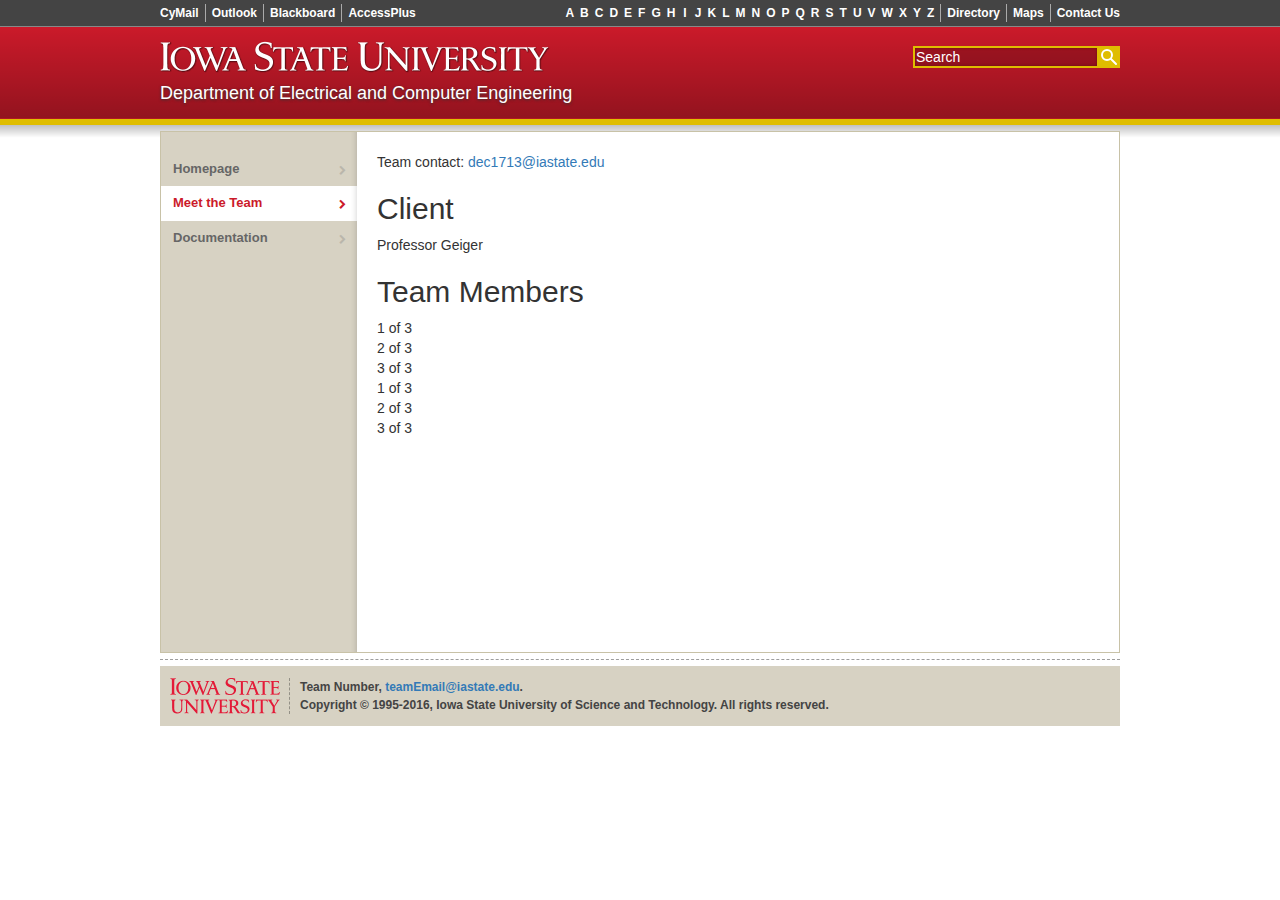
==== commit 43333962: "Updated the documentation and homepage, Meet the Team still needs some work. I'm trying to pull in b" ====
--- a/about.html
+++ b/about.html
@@ -9,8 +9,8 @@
 	<title>Project Number</title>
 	<link rel="icon" type="image/x-icon" href="favicon.ico?v=1.4.44">
 <link href="css/base.css?v=1.4.44" rel="stylesheet">
+
 <link href="//netdna.bootstrapcdn.com/font-awesome/4.5.0/css/font-awesome.css" media="all" rel="stylesheet">
-<link href="css/sample.css" media="all" rel="stylesheet">
 <link href="http://yandex.st/highlightjs/8.0/styles/tomorrow.min.css" media="all" rel="stylesheet">
 	<style >pre{
 	background-color: #f5f5f5;
@@ -28,7 +28,11 @@
 h3 code{
 	font-size: 17px;
 }</style>
-	<script >/* html5shiv */ (function(){var t='abbr article aside audio bdi canvas data datalist details figcaption figure footer header hgroup mark meter nav output progress section summary time video'.split(' ');for(var i=t.length;i--;)document.createElement(t[i])})();</script>
+<script>/* html5shiv */ (function(){var t='abbr article aside audio bdi canvas data datalist details figcaption figure footer header hgroup mark meter nav output progress section summary time video'.split(' ');for(var i=t.length;i--;)document.createElement(t[i])})();</script>
+<link href="css/bootstrap.css" rel="stylesheet" type="text/css">
+<link href="css/bootstrap.min.css" rel="stylesheet" type="text/css">
+<script src="http://ajax.googleapis.com/ajax/libs/jquery/1.9.1/jquery.min.js"></script>
+<script src="js/bootstrap.js"></script>
 </head>
 <body class=" responsive wd-p-Responsive wd-show-sidebar wd-p-ShowSidebar">
 <div class="wd-l-Page pwrapper">
@@ -173,23 +177,38 @@
 				<div class="wd-l-Content isu-content" id="content" role="main">
 					<div class="wd-l-Content-inner">
 						<p>
-							Team contact: <a href= "mailto:abc@example.com">Send Email</a>
+							Team contact: <a href= "mailto:dec1713@iastate.edu">dec1713@iastate.edu</a>
 						</p>
 
 						<h2>Client</h2>
 
+						Professor Geiger
+
 						<h2>Team Members</h2>
-						<p>
-							Team Member Name, Role, Major, Picture, Email, Short bio.
-						</p>
-
-
-
-						<p>
-							Sample image <br>
-							<img src="img/sprite.png" width="250" />
-						</p>
-
+						<div class="container">
+							<div class="row">
+								<div class="col">
+									1 of 3
+								</div>
+								<div class="col">
+									2 of 3
+								</div>
+								<div class="col">
+									3 of 3
+								</div>
+							</div>
+							<div class="row">
+								<div class="col">
+									1 of 3
+								</div>
+								<div class="col">
+									2 of 3
+								</div>
+								<div class="col">
+									3 of 3
+								</div>
+							</div>
+						</div>
 					</div>
 				</div>
 			</div>
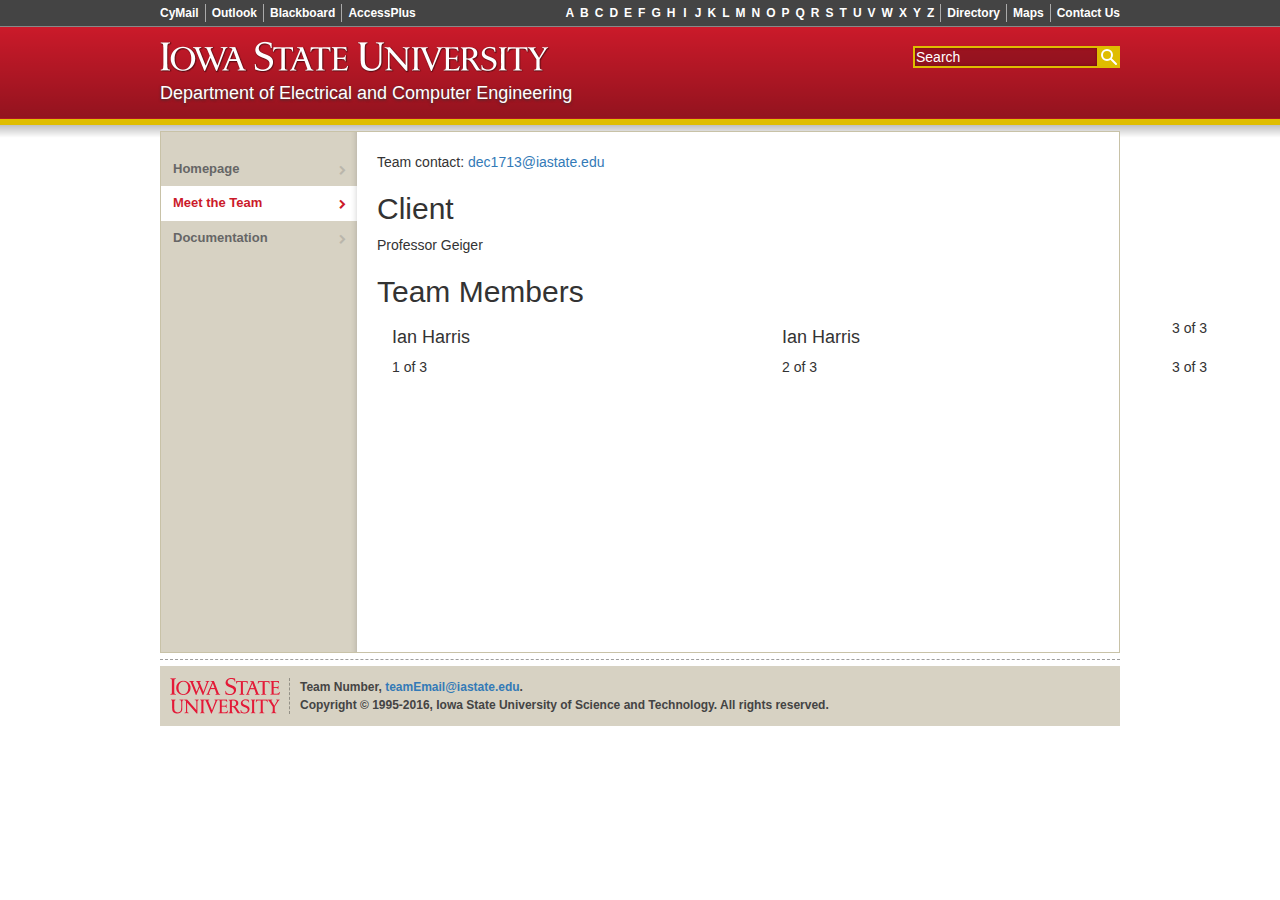
==== commit a38c0413: "Fixed bootstrap issue, columns now work" ====
--- a/about.html
+++ b/about.html
@@ -187,24 +187,24 @@
 						<h2>Team Members</h2>
 						<div class="container">
 							<div class="row">
-								<div class="col">
+								<div class="col-md-4">
+									<h4>Ian Harris</h4>
+								</div>
+								<div class="col-md-4">
+                                    <h4>Ian Harris</h4>
+								</div>
+								<div class="col-md-4">
+									3 of 3
+								</div>
+							</div>
+							<div class="row">
+								<div class="col-md-4">
 									1 of 3
 								</div>
-								<div class="col">
+								<div class="col-md-4">
 									2 of 3
 								</div>
-								<div class="col">
-									3 of 3
-								</div>
-							</div>
-							<div class="row">
-								<div class="col">
-									1 of 3
-								</div>
-								<div class="col">
-									2 of 3
-								</div>
-								<div class="col">
+								<div class="col-md-4">
 									3 of 3
 								</div>
 							</div>
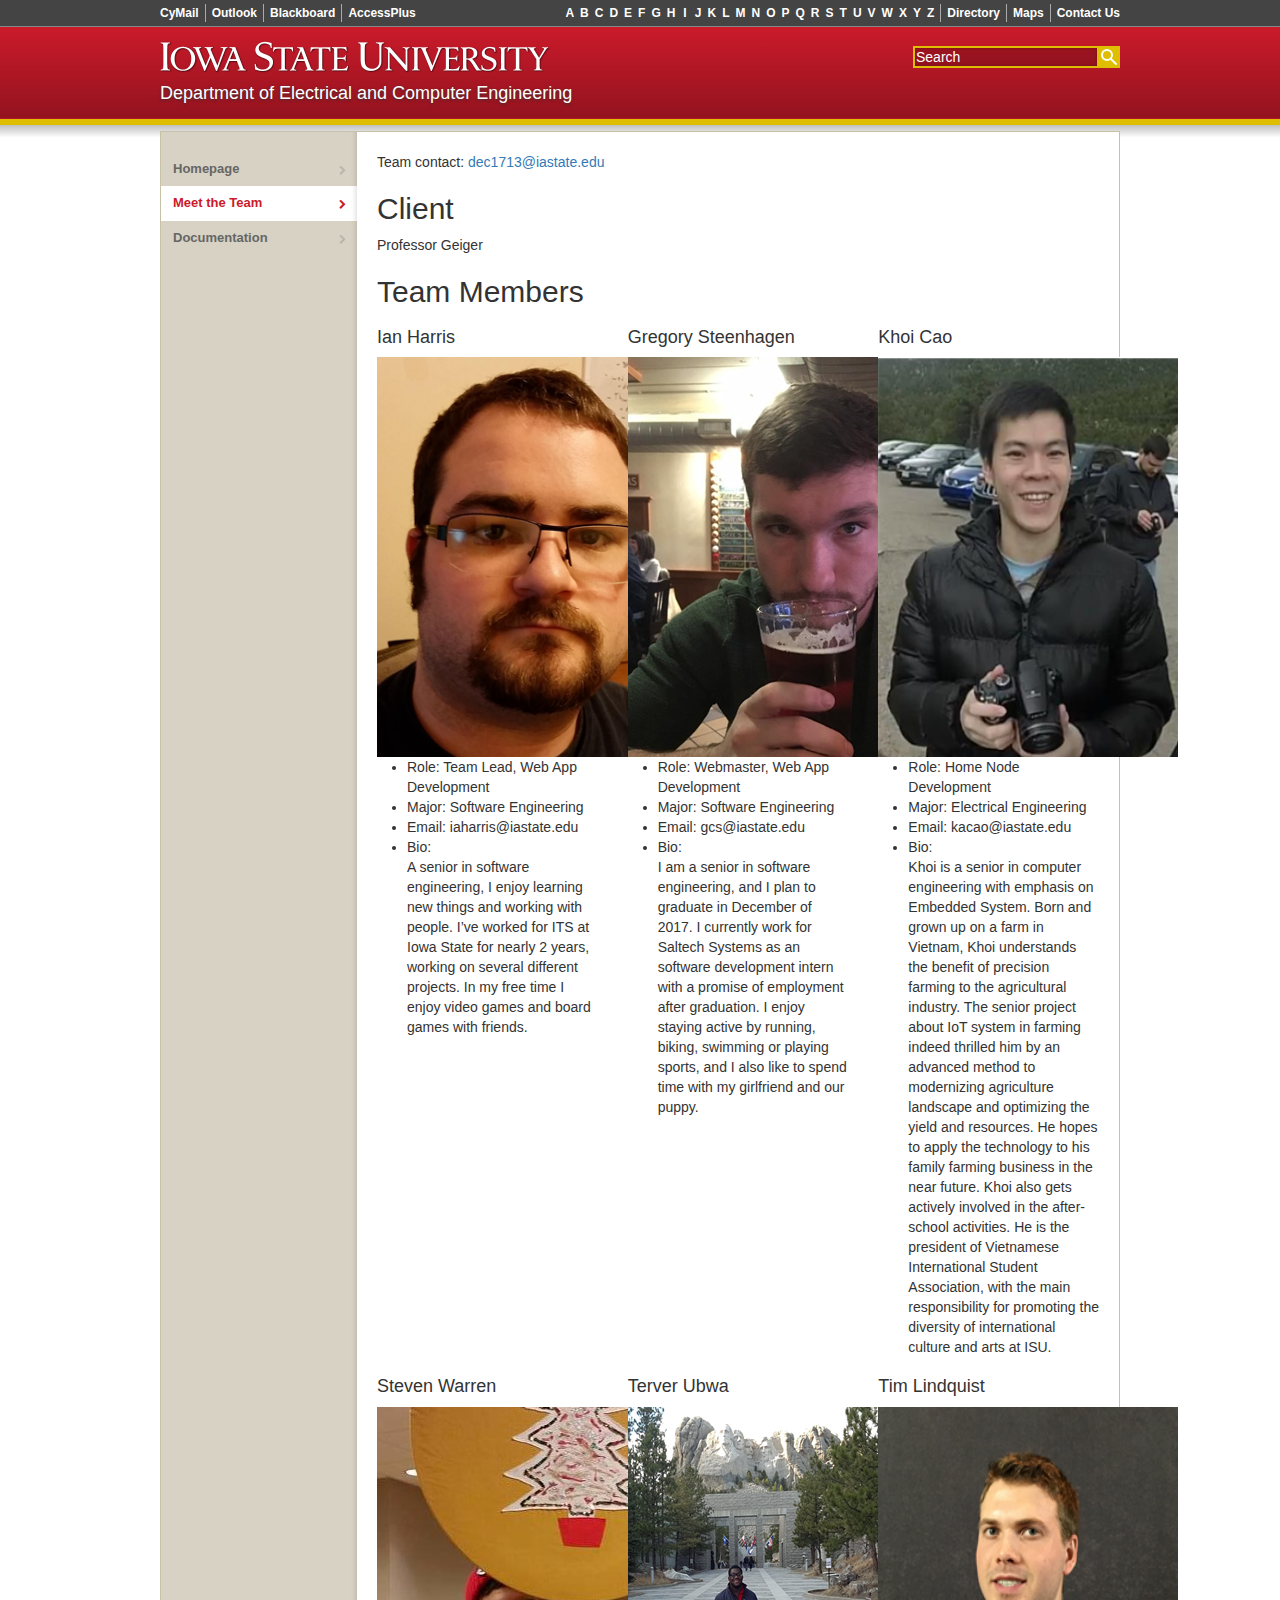
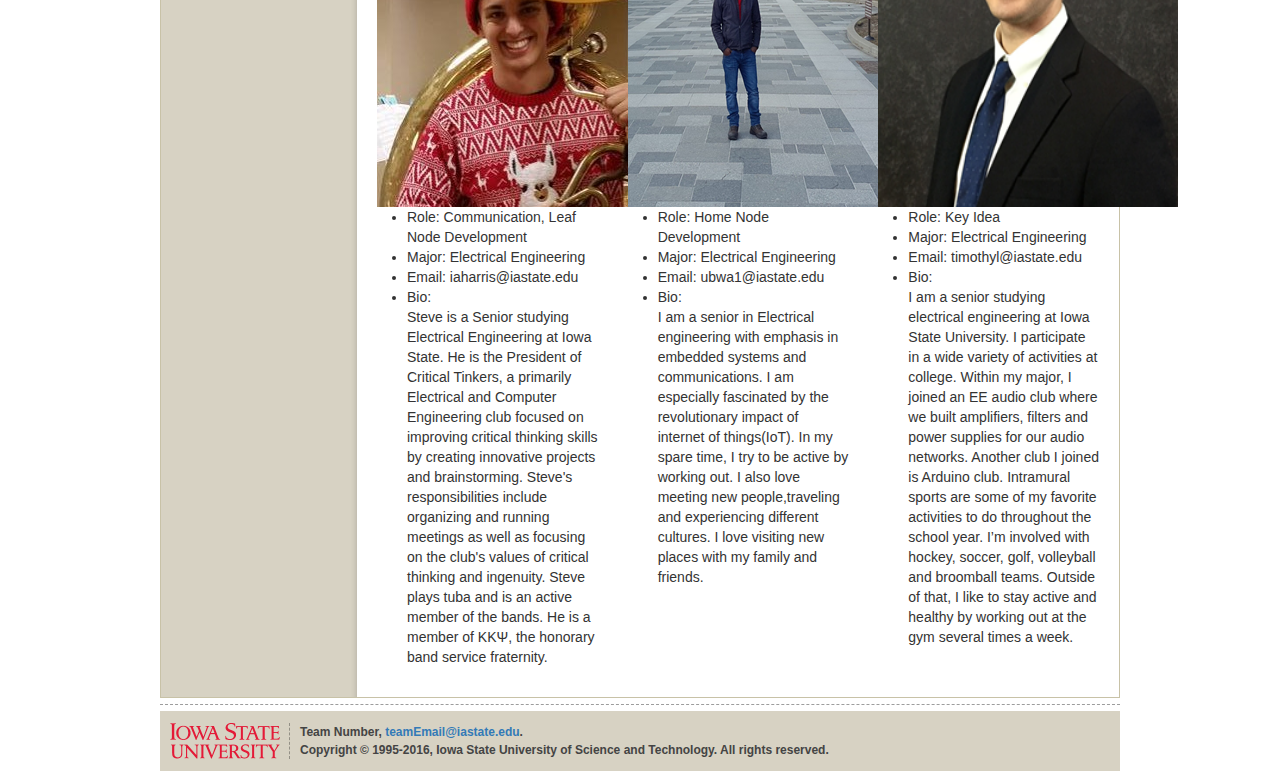
==== commit ee2003d9: "Fixed bootstrap issue, columns now work" ====
--- a/about.html
+++ b/about.html
@@ -3,249 +3,296 @@
 <!--[if IE 8]>         <html lang="en-us" class="lt-ie10 lt-ie9">         <![endif]-->
 <!--[if IE 9]>         <html lang="en-us" class="lt-ie10">                <![endif]-->
 <!--[if gt IE 9]><!--> <html lang="en-us">                                <!--<![endif]--><head>
-	<meta charset="utf-8">
-<meta content="IE=edge,chrome=1" http-equiv="X-UA-Compatible">
-<meta content="width=device-width,initial-scale=1" name="viewport">
-	<title>Project Number</title>
-	<link rel="icon" type="image/x-icon" href="favicon.ico?v=1.4.44">
-<link href="css/base.css?v=1.4.44" rel="stylesheet">
-
-<link href="//netdna.bootstrapcdn.com/font-awesome/4.5.0/css/font-awesome.css" media="all" rel="stylesheet">
-<link href="http://yandex.st/highlightjs/8.0/styles/tomorrow.min.css" media="all" rel="stylesheet">
-	<style >pre{
-	background-color: #f5f5f5;
-	border-color: #e7e7e7;
-	padding: 0;
-}
-pre code.hljs{
-	background-color: transparent;
-	border: 0;
-}
-fieldset pre{
-	background-color: #fff;
-	overflow: auto;
-}
-h3 code{
-	font-size: 17px;
-}</style>
-<script>/* html5shiv */ (function(){var t='abbr article aside audio bdi canvas data datalist details figcaption figure footer header hgroup mark meter nav output progress section summary time video'.split(' ');for(var i=t.length;i--;)document.createElement(t[i])})();</script>
-<link href="css/bootstrap.css" rel="stylesheet" type="text/css">
-<link href="css/bootstrap.min.css" rel="stylesheet" type="text/css">
-<script src="http://ajax.googleapis.com/ajax/libs/jquery/1.9.1/jquery.min.js"></script>
-<script src="js/bootstrap.js"></script>
+    <meta charset="utf-8">
+    <meta content="IE=edge,chrome=1" http-equiv="X-UA-Compatible">
+    <meta content="width=device-width,initial-scale=1" name="viewport">
+    <title>Project Number</title>
+    <link rel="icon" type="image/x-icon" href="favicon.ico?v=1.4.44">
+    <link href="css/base.css?v=1.4.44" rel="stylesheet">
+
+    <link href="//netdna.bootstrapcdn.com/font-awesome/4.5.0/css/font-awesome.css" media="all" rel="stylesheet">
+    <link href="http://yandex.st/highlightjs/8.0/styles/tomorrow.min.css" media="all" rel="stylesheet">
+    <style >pre{
+        background-color: #f5f5f5;
+        border-color: #e7e7e7;
+        padding: 0;
+    }
+    pre code.hljs{
+        background-color: transparent;
+        border: 0;
+    }
+    fieldset pre{
+        background-color: #fff;
+        overflow: auto;
+    }
+    h3 code{
+        font-size: 17px;
+    }</style>
+    <script>/* html5shiv */ (function(){var t='abbr article aside audio bdi canvas data datalist details figcaption figure footer header hgroup mark meter nav output progress section summary time video'.split(' ');for(var i=t.length;i--;)document.createElement(t[i])})();</script>
+    <link href="css/bootstrap.css" rel="stylesheet" type="text/css">
+    <link href="css/bootstrap.min.css" rel="stylesheet" type="text/css">
+    <script src="http://ajax.googleapis.com/ajax/libs/jquery/1.9.1/jquery.min.js"></script>
+    <script src="js/bootstrap.js"></script>
 </head>
 <body class=" responsive wd-p-Responsive wd-show-sidebar wd-p-ShowSidebar">
 <div class="wd-l-Page pwrapper">
-	<div class="wd-l-Page-inner pwrapper-wrapper">
-		<div class="wd-Skip">
-			<a accesskey="2" href="#skip-content">Skip Navigation</a>
-		</div>
-		<div class="wd-l-Header hwrapper" id="header">
-			<div class="wd-l-Header-inner">
-				<div class="wd-l-TopStrip isu-dark-ribbon" id="top-strip">
-					<div class="wd-l-TopStrip-inner">
-						<ul class="wd-ResponsiveToggles">
-							<li><button class="wd-ResponsiveToggles-nav">menu</button></li>
-							<li><button class="wd-ResponsiveToggles-search">search</button></li>
-						</ul>
-						<div class="wd-l-TopStripMenu">
-							<ul class="wd-l-TopStripMenu-group wd-l-TopStripMenu-group--signons first">
-								<li>
-									<a class="wd-l-TopStripMenu-header" href="javascript:;">Sign-ons <i class="fa fa-angle-down"></i></a>
-									<ul class="wd-l-TopStripMenu-toolbar">
-										<li class="first"><a href="http://cymail.iastate.edu/">CyMail</a></li>
-										<li><a href="http://outlook.iastate.edu/">Outlook</a></li>
-										<li><a href="http://bb.its.iastate.edu/">Blackboard</a></li>
-										<li class="last"><a href="http://accessplus.iastate.edu/">AccessPlus</a></li>
-									</ul>
-								</li>
-							</ul>
-							
-							<ul class="wd-l-TopStripMenu-group wd-l-TopStripMenu-group--directory last">
-								<li>
-									<a class="wd-l-TopStripMenu-header" href="javascript:;">More <i class="fa fa-angle-down"></i></a>
-									<ul class="wd-l-TopStripMenu-toolbar">
-										<li class="first"><a href="http://info.iastate.edu/">Directory</a></li>
-										<li><a href="http://www.fpm.iastate.edu/maps/">Maps</a></li>
-										<li class="last"><a href="http://www.iastate.edu/contact/">Contact Us</a></li>
-									</ul>
-								</li>
-							</ul>
-							
-							<ul class="wd-l-TopStripMenu-group wd-l-TopStripMenu-group--index">
-								<li>
-									<a class="wd-l-TopStripMenu-header" href="http://www.iastate.edu/index/A">Index</a>
-									<ul class="wd-l-TopStripMenu-toolbar">
-										<li class="first"><a href="http://www.iastate.edu/index/A/">A</a></li>
-										<li class=""><a href="http://www.iastate.edu/index/B/">B</a></li>
-										<li class=""><a href="http://www.iastate.edu/index/C/">C</a></li>
-										<li class=""><a href="http://www.iastate.edu/index/D/">D</a></li>
-										<li class=""><a href="http://www.iastate.edu/index/E/">E</a></li>
-										<li class=""><a href="http://www.iastate.edu/index/F/">F</a></li>
-										<li class=""><a href="http://www.iastate.edu/index/G/">G</a></li>
-										<li class=""><a href="http://www.iastate.edu/index/H/">H</a></li>
-										<li class=""><a href="http://www.iastate.edu/index/I/">I</a></li>
-										<li class=""><a href="http://www.iastate.edu/index/J/">J</a></li>
-										<li class=""><a href="http://www.iastate.edu/index/K/">K</a></li>
-										<li class=""><a href="http://www.iastate.edu/index/L/">L</a></li>
-										<li class=""><a href="http://www.iastate.edu/index/M/">M</a></li>
-										<li class=""><a href="http://www.iastate.edu/index/N/">N</a></li>
-										<li class=""><a href="http://www.iastate.edu/index/O/">O</a></li>
-										<li class=""><a href="http://www.iastate.edu/index/P/">P</a></li>
-										<li class=""><a href="http://www.iastate.edu/index/Q/">Q</a></li>
-										<li class=""><a href="http://www.iastate.edu/index/R/">R</a></li>
-										<li class=""><a href="http://www.iastate.edu/index/S/">S</a></li>
-										<li class=""><a href="http://www.iastate.edu/index/T/">T</a></li>
-										<li class=""><a href="http://www.iastate.edu/index/U/">U</a></li>
-										<li class=""><a href="http://www.iastate.edu/index/V/">V</a></li>
-										<li class=""><a href="http://www.iastate.edu/index/W/">W</a></li>
-										<li class=""><a href="http://www.iastate.edu/index/X/">X</a></li>
-										<li class=""><a href="http://www.iastate.edu/index/Y/">Y</a></li>
-										<li class="last"><a href="http://www.iastate.edu/index/Z/">Z</a></li>
-									</ul>
-								</li>
-							</ul>
-						</div>
-					</div>
-				</div>
-
-				<div class="wd-l-Ribbon isu-red-ribbon" id="ribbon" role="banner">
-					<div class="wd-l-Ribbon-inner">
-						<form action="//google.iastate.edu/search" class="wd-l-SearchBox isu-search-form" method="GET" role="search">
-							<input name="output" type="hidden" value="xml_no_dtd"/>
-							<input name="client" type="hidden" value="default_frontend"/>
-							<input name="proxystylesheet" type="hidden" value="default_frontend"/>
-							<input accesskey="s" name="q" title="Search" placeholder="Search" tabindex="1" type="text"/>
-							<input name="btnG" title="Submit" type="submit" value="Search"/>
-						</form>
-						<a accesskey="1" class="wd-Nameplate nameplate" href="http://www.iastate.edu/">
-							<img alt="Iowa State University" src="img/sprite.png"/>
-						</a>
-
-						<div class="wd-l-MastTitle-siteTitle site-title sub-title">
-							<a href="/">Department of Electrical and Computer Engineering</a>
-						</div>
-
-					</div>
-				</div>
-
-			</div>
-		</div>
-
-
-
-
-
-		<!-- Make changes from here on -->
-
-
-
-
-
-		<div class="wd-l-Container" id="skip-content">
-			<div class="wd-l-Container-inner cwrapper" id="container">
-				<div class="wd-l-Sidebar isu-sidebar" id="sidebar">
-					<div class="wd-l-Sidebar-inner">
-						<ul class="wd-ResponsiveToggles">
-							<li><button class="wd-ResponsiveToggles-nav">menu</button></li>
-						</ul>
-						<div role="navigation">
-							<ul class="wd-Navigation">
-								
-								<!-- Put necessary tabs here for sidebar menu -->
-						
-								<li class="wd-Navigation-node">
-									<a class="wd-Navigation-link" href="index.html">Homepage</a>
-								</li>
-						
-								<li class="wd-Navigation-node">
-									<a class="wd-Navigation-link is-active" href="about.html">Meet the Team</a>
-								</li>
-						
-								<li class="wd-Navigation-node">
-									<a class="wd-Navigation-link" href="doc.html">Documentation</a>
-								</li>
-							</ul>
-						</div>
-		
-					</div>
-				</div>
-
-
-				<!-- Main page content here -->
-
-				<div class="wd-l-Content isu-content" id="content" role="main">
-					<div class="wd-l-Content-inner">
-						<p>
-							Team contact: <a href= "mailto:dec1713@iastate.edu">dec1713@iastate.edu</a>
-						</p>
-
-						<h2>Client</h2>
-
-						Professor Geiger
-
-						<h2>Team Members</h2>
-						<div class="container">
-							<div class="row">
-								<div class="col-md-4">
-									<h4>Ian Harris</h4>
-								</div>
-								<div class="col-md-4">
+    <div class="wd-l-Page-inner pwrapper-wrapper">
+        <div class="wd-Skip">
+            <a accesskey="2" href="#skip-content">Skip Navigation</a>
+        </div>
+        <div class="wd-l-Header hwrapper" id="header">
+            <div class="wd-l-Header-inner">
+                <div class="wd-l-TopStrip isu-dark-ribbon" id="top-strip">
+                    <div class="wd-l-TopStrip-inner">
+                        <ul class="wd-ResponsiveToggles">
+                            <li><button class="wd-ResponsiveToggles-nav">menu</button></li>
+                            <li><button class="wd-ResponsiveToggles-search">search</button></li>
+                        </ul>
+                        <div class="wd-l-TopStripMenu">
+                            <ul class="wd-l-TopStripMenu-group wd-l-TopStripMenu-group--signons first">
+                                <li>
+                                    <a class="wd-l-TopStripMenu-header" href="javascript:;">Sign-ons <i class="fa fa-angle-down"></i></a>
+                                    <ul class="wd-l-TopStripMenu-toolbar">
+                                        <li class="first"><a href="http://cymail.iastate.edu/">CyMail</a></li>
+                                        <li><a href="http://outlook.iastate.edu/">Outlook</a></li>
+                                        <li><a href="http://bb.its.iastate.edu/">Blackboard</a></li>
+                                        <li class="last"><a href="http://accessplus.iastate.edu/">AccessPlus</a></li>
+                                    </ul>
+                                </li>
+                            </ul>
+
+                            <ul class="wd-l-TopStripMenu-group wd-l-TopStripMenu-group--directory last">
+                                <li>
+                                    <a class="wd-l-TopStripMenu-header" href="javascript:;">More <i class="fa fa-angle-down"></i></a>
+                                    <ul class="wd-l-TopStripMenu-toolbar">
+                                        <li class="first"><a href="http://info.iastate.edu/">Directory</a></li>
+                                        <li><a href="http://www.fpm.iastate.edu/maps/">Maps</a></li>
+                                        <li class="last"><a href="http://www.iastate.edu/contact/">Contact Us</a></li>
+                                    </ul>
+                                </li>
+                            </ul>
+
+                            <ul class="wd-l-TopStripMenu-group wd-l-TopStripMenu-group--index">
+                                <li>
+                                    <a class="wd-l-TopStripMenu-header" href="http://www.iastate.edu/index/A">Index</a>
+                                    <ul class="wd-l-TopStripMenu-toolbar">
+                                        <li class="first"><a href="http://www.iastate.edu/index/A/">A</a></li>
+                                        <li class=""><a href="http://www.iastate.edu/index/B/">B</a></li>
+                                        <li class=""><a href="http://www.iastate.edu/index/C/">C</a></li>
+                                        <li class=""><a href="http://www.iastate.edu/index/D/">D</a></li>
+                                        <li class=""><a href="http://www.iastate.edu/index/E/">E</a></li>
+                                        <li class=""><a href="http://www.iastate.edu/index/F/">F</a></li>
+                                        <li class=""><a href="http://www.iastate.edu/index/G/">G</a></li>
+                                        <li class=""><a href="http://www.iastate.edu/index/H/">H</a></li>
+                                        <li class=""><a href="http://www.iastate.edu/index/I/">I</a></li>
+                                        <li class=""><a href="http://www.iastate.edu/index/J/">J</a></li>
+                                        <li class=""><a href="http://www.iastate.edu/index/K/">K</a></li>
+                                        <li class=""><a href="http://www.iastate.edu/index/L/">L</a></li>
+                                        <li class=""><a href="http://www.iastate.edu/index/M/">M</a></li>
+                                        <li class=""><a href="http://www.iastate.edu/index/N/">N</a></li>
+                                        <li class=""><a href="http://www.iastate.edu/index/O/">O</a></li>
+                                        <li class=""><a href="http://www.iastate.edu/index/P/">P</a></li>
+                                        <li class=""><a href="http://www.iastate.edu/index/Q/">Q</a></li>
+                                        <li class=""><a href="http://www.iastate.edu/index/R/">R</a></li>
+                                        <li class=""><a href="http://www.iastate.edu/index/S/">S</a></li>
+                                        <li class=""><a href="http://www.iastate.edu/index/T/">T</a></li>
+                                        <li class=""><a href="http://www.iastate.edu/index/U/">U</a></li>
+                                        <li class=""><a href="http://www.iastate.edu/index/V/">V</a></li>
+                                        <li class=""><a href="http://www.iastate.edu/index/W/">W</a></li>
+                                        <li class=""><a href="http://www.iastate.edu/index/X/">X</a></li>
+                                        <li class=""><a href="http://www.iastate.edu/index/Y/">Y</a></li>
+                                        <li class="last"><a href="http://www.iastate.edu/index/Z/">Z</a></li>
+                                    </ul>
+                                </li>
+                            </ul>
+                        </div>
+                    </div>
+                </div>
+
+                <div class="wd-l-Ribbon isu-red-ribbon" id="ribbon" role="banner">
+                    <div class="wd-l-Ribbon-inner">
+                        <form action="//google.iastate.edu/search" class="wd-l-SearchBox isu-search-form" method="GET" role="search">
+                            <input name="output" type="hidden" value="xml_no_dtd"/>
+                            <input name="client" type="hidden" value="default_frontend"/>
+                            <input name="proxystylesheet" type="hidden" value="default_frontend"/>
+                            <input accesskey="s" name="q" title="Search" placeholder="Search" tabindex="1" type="text"/>
+                            <input name="btnG" title="Submit" type="submit" value="Search"/>
+                        </form>
+                        <a accesskey="1" class="wd-Nameplate nameplate" href="http://www.iastate.edu/">
+                            <img alt="Iowa State University" src="img/sprite.png"/>
+                        </a>
+
+                        <div class="wd-l-MastTitle-siteTitle site-title sub-title">
+                            <a href="/">Department of Electrical and Computer Engineering</a>
+                        </div>
+
+                    </div>
+                </div>
+
+            </div>
+        </div>
+
+
+
+
+
+        <!-- Make changes from here on -->
+
+
+
+
+
+        <div class="wd-l-Container" id="skip-content">
+            <div class="wd-l-Container-inner cwrapper" id="container">
+                <div class="wd-l-Sidebar isu-sidebar" id="sidebar">
+                    <div class="wd-l-Sidebar-inner">
+                        <ul class="wd-ResponsiveToggles">
+                            <li><button class="wd-ResponsiveToggles-nav">menu</button></li>
+                        </ul>
+                        <div role="navigation">
+                            <ul class="wd-Navigation">
+
+                                <!-- Put necessary tabs here for sidebar menu -->
+
+                                <li class="wd-Navigation-node">
+                                    <a class="wd-Navigation-link" href="index.html">Homepage</a>
+                                </li>
+
+                                <li class="wd-Navigation-node">
+                                    <a class="wd-Navigation-link is-active" href="about.html">Meet the Team</a>
+                                </li>
+
+                                <li class="wd-Navigation-node">
+                                    <a class="wd-Navigation-link" href="doc.html">Documentation</a>
+                                </li>
+                            </ul>
+                        </div>
+
+                    </div>
+                </div>
+
+
+                <!-- Main page content here -->
+
+                <div class="wd-l-Content isu-content" id="content" role="main">
+                    <div class="wd-l-Content-inner">
+                        <p>
+                            Team contact: <a href= "mailto:dec1713@iastate.edu">dec1713@iastate.edu</a>
+                        </p>
+
+                        <h2>Client</h2>
+
+                        Professor Geiger
+
+                        <h2>Team Members</h2>
+                        <div class="Container-inner">
+                            <div class="row">
+                                <div class="col-md-4">
                                     <h4>Ian Harris</h4>
-								</div>
-								<div class="col-md-4">
-									3 of 3
-								</div>
-							</div>
-							<div class="row">
-								<div class="col-md-4">
-									1 of 3
-								</div>
-								<div class="col-md-4">
-									2 of 3
-								</div>
-								<div class="col-md-4">
-									3 of 3
-								</div>
-							</div>
-						</div>
-					</div>
-				</div>
-			</div>
-		</div>
-
-		<div class="wd-l-Footer">
-			<div class="wd-l-Footer-inner fwrapper">
-				<div class="wd-l-PageFooter isu-footer" id="footer" role="contentinfo">
-					<div class="wd-l-PageFooter-inner">
-						<div class="wd-Grid wd-Grid--fitToFill wd-Grid--noGutter">
-							<div class="wd-Grid-cell wd-Grid-cell--1">
-								<div class="wd-l-PageFooter-nameplate">
-									<a class="wd-Nameplate nameplate" href="http://www.iastate.edu/">
-										<img alt="Iowa State University" src="img/sprite.png?v=1.4.44"/>
-									</a>
-								</div>
-							</div>
-
-
-
-							<!-- Team contact info -->
-
-
-							<div class="wd-Grid-cell wd-Grid-cell--2">
-								<div class="wd-l-PageFooter-content">
-									<p>Team Number,  <script>document.write('<a href="mailto:'+ ["teamEmail", "iastate.edu"].join('@') +'">'+ ["teamEmail", "iastate.edu"].join('@') +'</a>')</script><noscript>teamEmail (at) iastate (dot) edu</noscript>.</p>
-									<p>Copyright &copy; 1995-2016, Iowa State University of Science and Technology. All rights reserved.</p>
-								</div>
-							</div>
-						</div>
-					</div>
-				</div>
-			</div>
-		</div>
-
-		<div id="loading" style="display:none">Loading...</div>	
-	</div>
+                                    <img src="resources/img/IanMugshot.png" alt="Ian" style="width:300px;height:400px;">
+                                    <ul>
+                                        <li>Role: Team Lead, Web App Development</li>
+                                        <li>Major: Software Engineering</li>
+                                        <li>Email: iaharris@iastate.edu</li>
+                                        <li>Bio: <p>A senior in software engineering, I enjoy learning new things and working with people. I’ve worked for ITS at Iowa State for nearly 2 years, working on several different projects. In my free time I enjoy video games and board games with friends.</p></li>
+                                    </ul>
+                                </div>
+                                <div class="col-md-4">
+                                    <h4>Gregory Steenhagen</h4>
+                                    <img src="resources/img/CharlieMugshot.png" alt="Charlie" style="width:300px;height:400px;">
+                                    <ul>
+                                        <li>Role: Webmaster, Web App Development</li>
+                                        <li>Major: Software Engineering</li>
+                                        <li>Email: gcs@iastate.edu</li>
+                                        <li>Bio: <p>I am a senior in software engineering, and I plan to graduate in December of 2017. I currently work for Saltech Systems as an software development intern with a promise of employment after graduation. I enjoy staying active by running, biking, swimming or playing sports, and I also like to spend time with my girlfriend and our puppy.</p></li>
+                                    </ul>
+                                </div>
+                                <div class="col-md-4">
+                                    <h4>Khoi Cao</h4>
+                                    <img src="resources/img/KacaoMugshot.png" alt="Kacao" style="width:300px;height:400px;">
+                                    <ul>
+                                        <li>Role: Home Node Development</li>
+                                        <li>Major: Electrical Engineering</li>
+                                        <li>Email: kacao@iastate.edu</li>
+                                        <li>Bio: <p>Khoi is a senior in computer engineering with emphasis on Embedded System. Born and grown up on a farm in Vietnam, Khoi understands the benefit of precision farming to the agricultural industry. The senior project about IoT system in farming indeed thrilled him by an advanced method to modernizing agriculture landscape and optimizing the yield and resources. He hopes to apply the technology to his family farming business in the near future.
+                                            Khoi also gets actively involved in the after-school activities. He is the president of Vietnamese International Student Association, with the main responsibility for promoting the diversity of international culture and arts at ISU. </p></li>
+                                    </ul>
+                                </div>
+                            </div>
+                            <div class="row">
+                                <div class="col-md-4">
+                                    <h4>Steven Warren</h4>
+                                    <img src="resources/img/StevenMugshot.png" alt="Stephen" style="width:300px;height:400px;">
+                                    <ul>
+                                        <li>Role: Communication, Leaf Node Development</li>
+                                        <li>Major: Electrical Engineering</li>
+                                        <li>Email: iaharris@iastate.edu</li>
+                                        <li>Bio: <p>Steve is a Senior studying Electrical Engineering at Iowa State. He is the President of Critical Tinkers, a primarily Electrical and Computer Engineering club focused on improving critical thinking skills by creating innovative projects and brainstorming. Steve's responsibilities include organizing and running meetings as well as focusing on the club's values of critical thinking and ingenuity. Steve plays tuba and is an active member of the bands. He is a member of KKΨ, the honorary band service fraternity. </p></li>
+                                    </ul>
+                                </div>
+                                <div class="col-md-4">
+                                    <h4>Terver Ubwa</h4>
+                                    <img src="resources/img/TerverMugshot.png" alt="Terver" style="width:300px;height:400px;">
+                                    <ul>
+                                        <li>Role: Home Node Development</li>
+                                        <li>Major: Electrical Engineering</li>
+                                        <li>Email: ubwa1@iastate.edu</li>
+                                        <li>Bio: <p>I am a senior in Electrical engineering with emphasis in embedded systems and communications. I am especially fascinated by the revolutionary impact of internet of things(IoT). In my spare time, I try to be active by working out. I also love meeting new people,traveling and experiencing different cultures. I love visiting new places with my family and friends. </p></li>
+                                    </ul>
+                                </div>
+                                <div class="col-md-4">
+                                    <h4>Tim Lindquist</h4>
+                                    <img src="resources/img/TimMugshot.png" alt="Tim" style="width:300px;height:400px;">
+                                    <ul>
+                                        <li>Role: Key Idea </li>
+                                        <li>Major: Electrical Engineering</li>
+                                        <li>Email: timothyl@iastate.edu</li>
+                                        <li>Bio: <p> I am a senior  studying electrical engineering at Iowa State University. I participate in a wide variety of activities at college. Within my major, I joined an EE audio club where we built amplifiers, filters and power supplies for our audio networks.
+                                            Another club I joined is Arduino club.
+                                            Intramural sports are some of my favorite activities to do throughout the school year. I’m involved with hockey, soccer, golf, volleyball and broomball teams.
+                                            Outside of that, I like to stay active and healthy by working out at the gym several times a week.
+                                        </p></li>
+                                    </ul>
+                                </div>
+                            </div>
+                        </div>
+                    </div>
+                </div>
+            </div>
+        </div>
+
+        <div class="wd-l-Footer">
+            <div class="wd-l-Footer-inner fwrapper">
+                <div class="wd-l-PageFooter isu-footer" id="footer" role="contentinfo">
+                    <div class="wd-l-PageFooter-inner">
+                        <div class="wd-Grid wd-Grid--fitToFill wd-Grid--noGutter">
+                            <div class="wd-Grid-cell wd-Grid-cell--1">
+                                <div class="wd-l-PageFooter-nameplate">
+                                    <a class="wd-Nameplate nameplate" href="http://www.iastate.edu/">
+                                        <img alt="Iowa State University" src="img/sprite.png?v=1.4.44"/>
+                                    </a>
+                                </div>
+                            </div>
+
+
+
+                            <!-- Team contact info -->
+
+
+                            <div class="wd-Grid-cell wd-Grid-cell--2">
+                                <div class="wd-l-PageFooter-content">
+                                    <p>Team Number,  <script>document.write('<a href="mailto:'+ ["teamEmail", "iastate.edu"].join('@') +'">'+ ["teamEmail", "iastate.edu"].join('@') +'</a>')</script><noscript>teamEmail (at) iastate (dot) edu</noscript>.</p>
+                                    <p>Copyright &copy; 1995-2016, Iowa State University of Science and Technology. All rights reserved.</p>
+                                </div>
+                            </div>
+                        </div>
+                    </div>
+                </div>
+            </div>
+        </div>
+
+        <div id="loading" style="display:none">Loading...</div>
+    </div>
 </div>
 
 <script src="//maxcdn.bootstrapcdn.com/bootstrap/3.3.5/js/bootstrap.min.js"></script>
@@ -256,33 +303,33 @@
 <script >hljs.configure({tabReplace: '    '}); hljs.initHighlightingOnLoad()</script>
 <script >$(document).ready(function()
 {
-	$('.wd-Tab-navs,.tab-navs').each(function()
-	{
-		var tabs = $(this).find('li a');
-		var panes = $(this).next('.wd-Tab-panes,.tab-panes').find('.wd-Tab-pane,.tab-pane');
-		tabs.each(function(i)
-		{
-			var tab = $(this);
-			tab.click(function()
-			{
-				tabs.removeClass('active');
-				tab.addClass('active');
-
-				panes.removeClass('active');
-				panes.eq(i).addClass('active');
-
-				return false;
-			});
-		});
-		if (tabs.filter('.active').length == 0)
-		{
-			tabs.first().click();
-		}
-		else if (panes.filter('.active').length == 0)
-		{
-			panes.eq(tabs.index(tabs.filter('.active'))).addClass('active');
-		}
-	});
+    $('.wd-Tab-navs,.tab-navs').each(function()
+    {
+        var tabs = $(this).find('li a');
+        var panes = $(this).next('.wd-Tab-panes,.tab-panes').find('.wd-Tab-pane,.tab-pane');
+        tabs.each(function(i)
+        {
+            var tab = $(this);
+            tab.click(function()
+            {
+                tabs.removeClass('active');
+                tab.addClass('active');
+
+                panes.removeClass('active');
+                panes.eq(i).addClass('active');
+
+                return false;
+            });
+        });
+        if (tabs.filter('.active').length == 0)
+        {
+            tabs.first().click();
+        }
+        else if (panes.filter('.active').length == 0)
+        {
+            panes.eq(tabs.index(tabs.filter('.active'))).addClass('active');
+        }
+    });
 });</script>
 
 
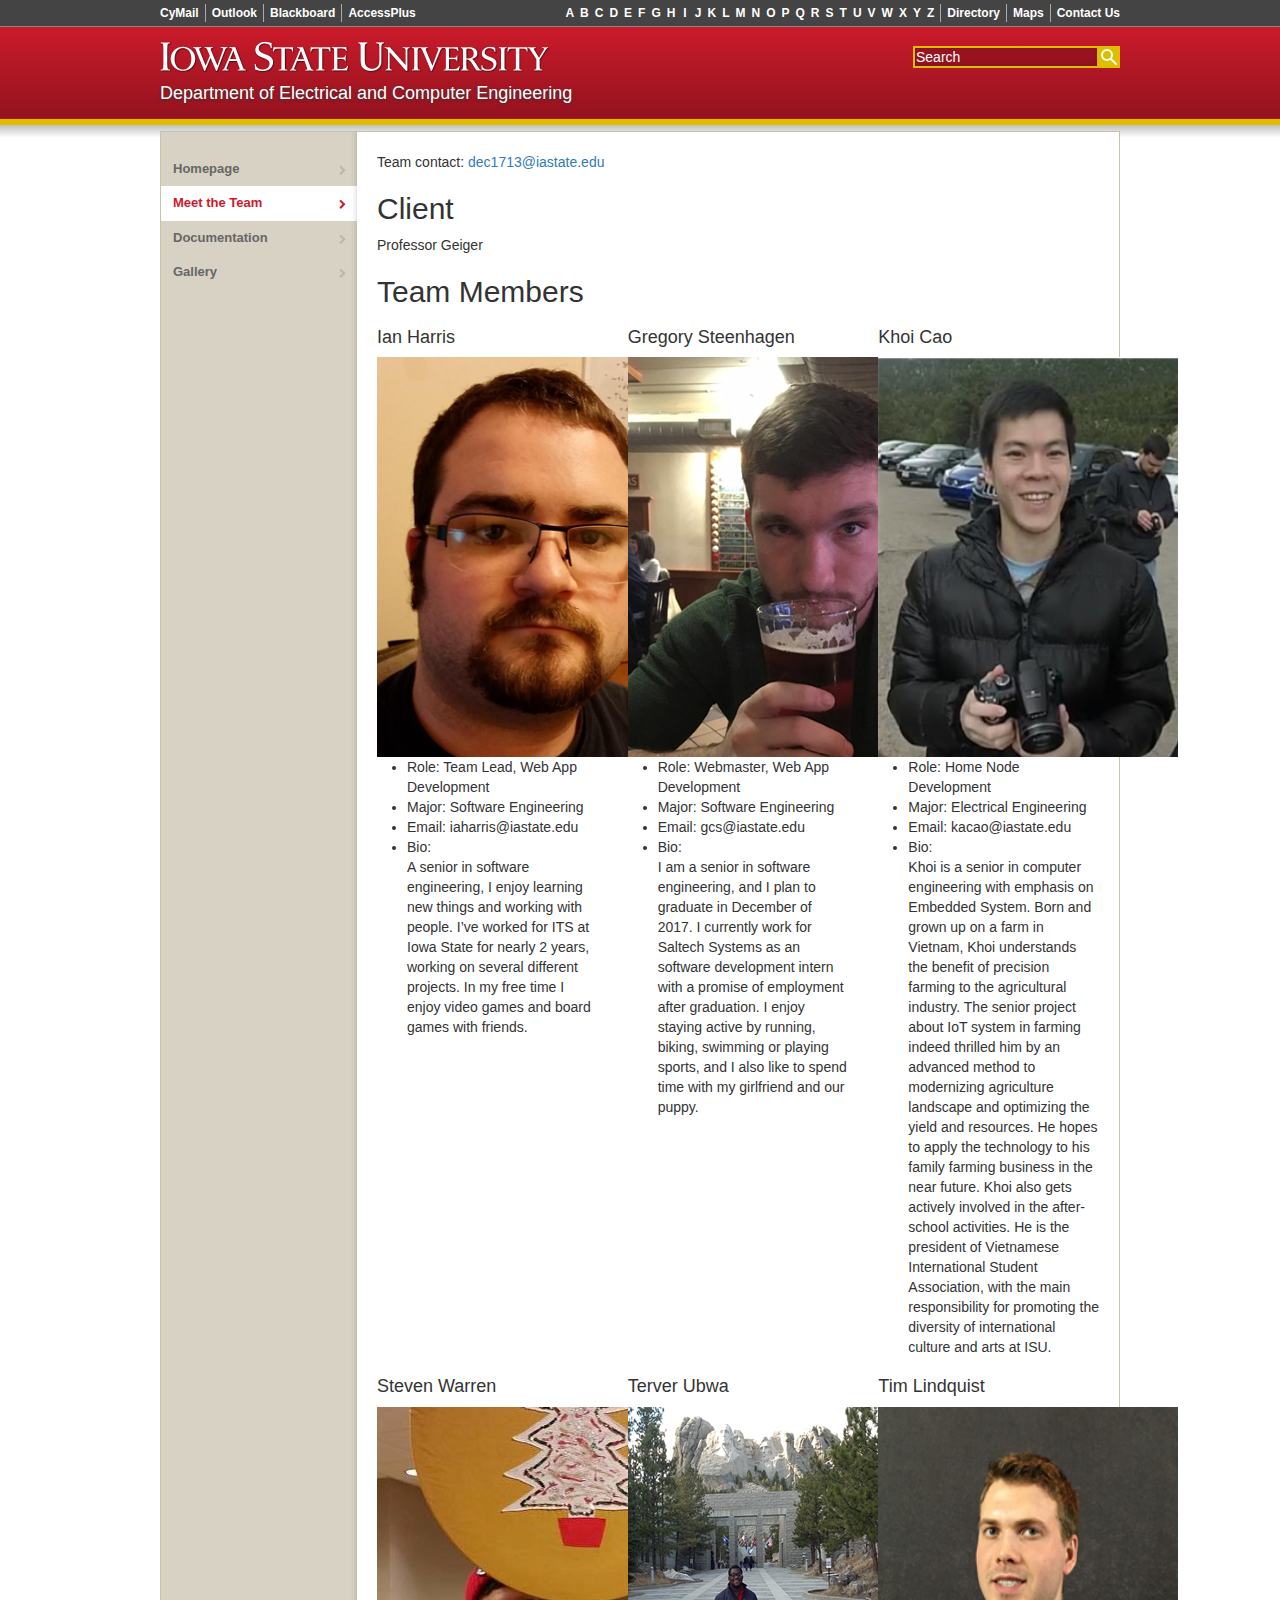
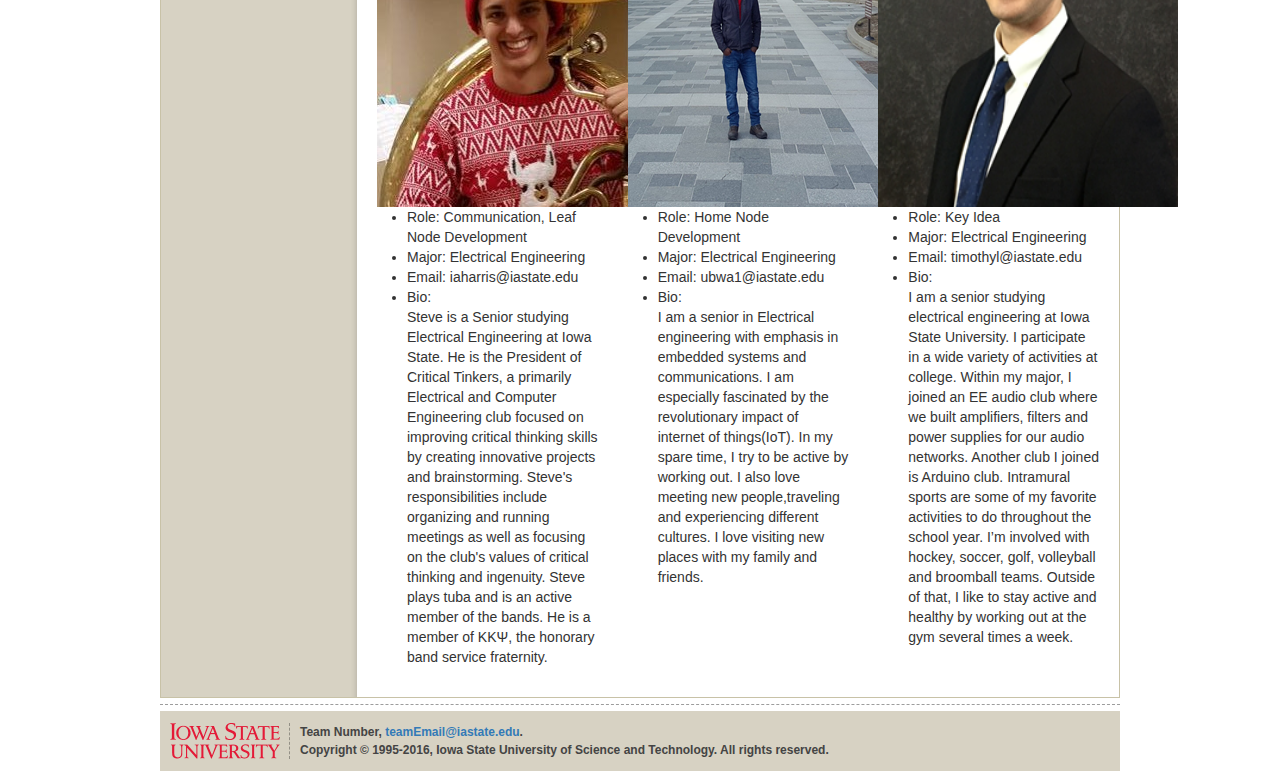
==== commit 1b684518: "Fixed is-active tags" ====
--- a/about.html
+++ b/about.html
@@ -165,6 +165,10 @@
                                 <li class="wd-Navigation-node">
                                     <a class="wd-Navigation-link" href="doc.html">Documentation</a>
                                 </li>
+
+                                <li class="wd-Navigation-node">
+                                    <a class="wd-Navigation-link" href="gallery.html">Gallery</a>
+                                </li>
                             </ul>
                         </div>
 
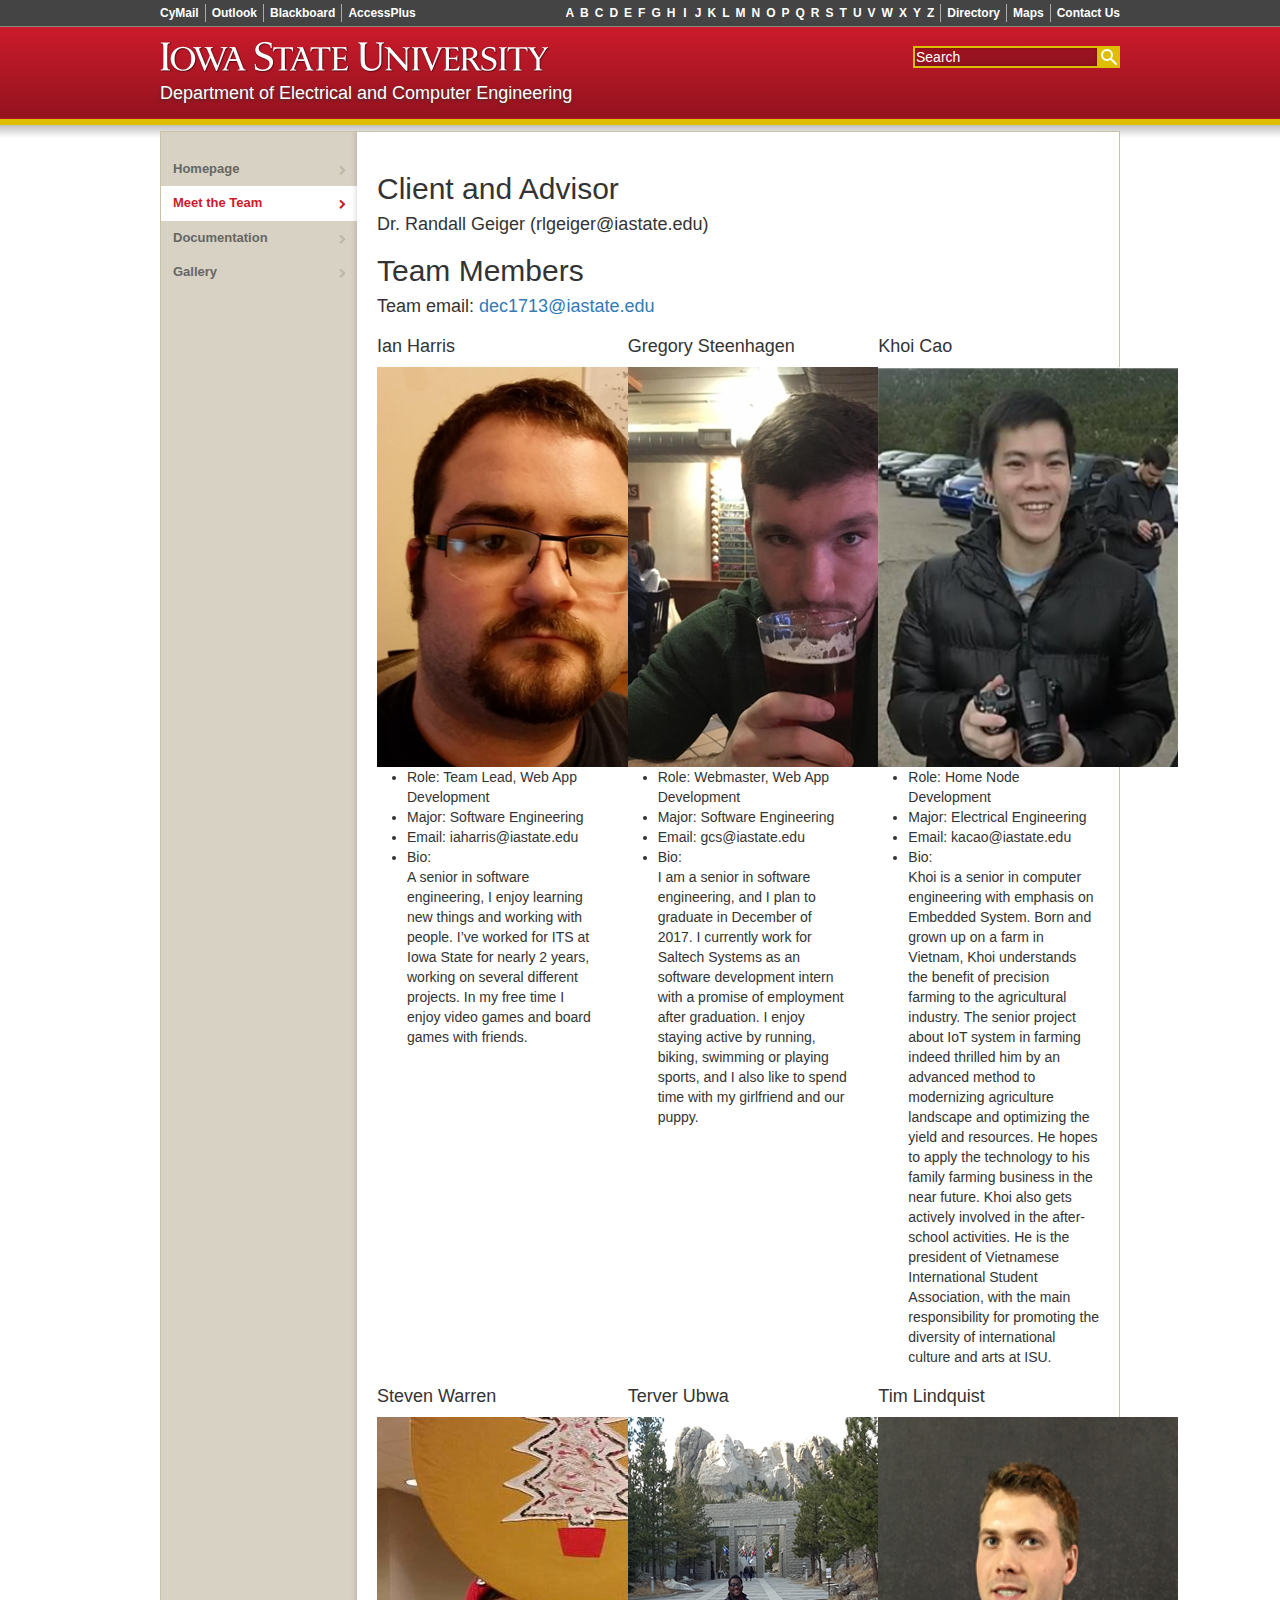
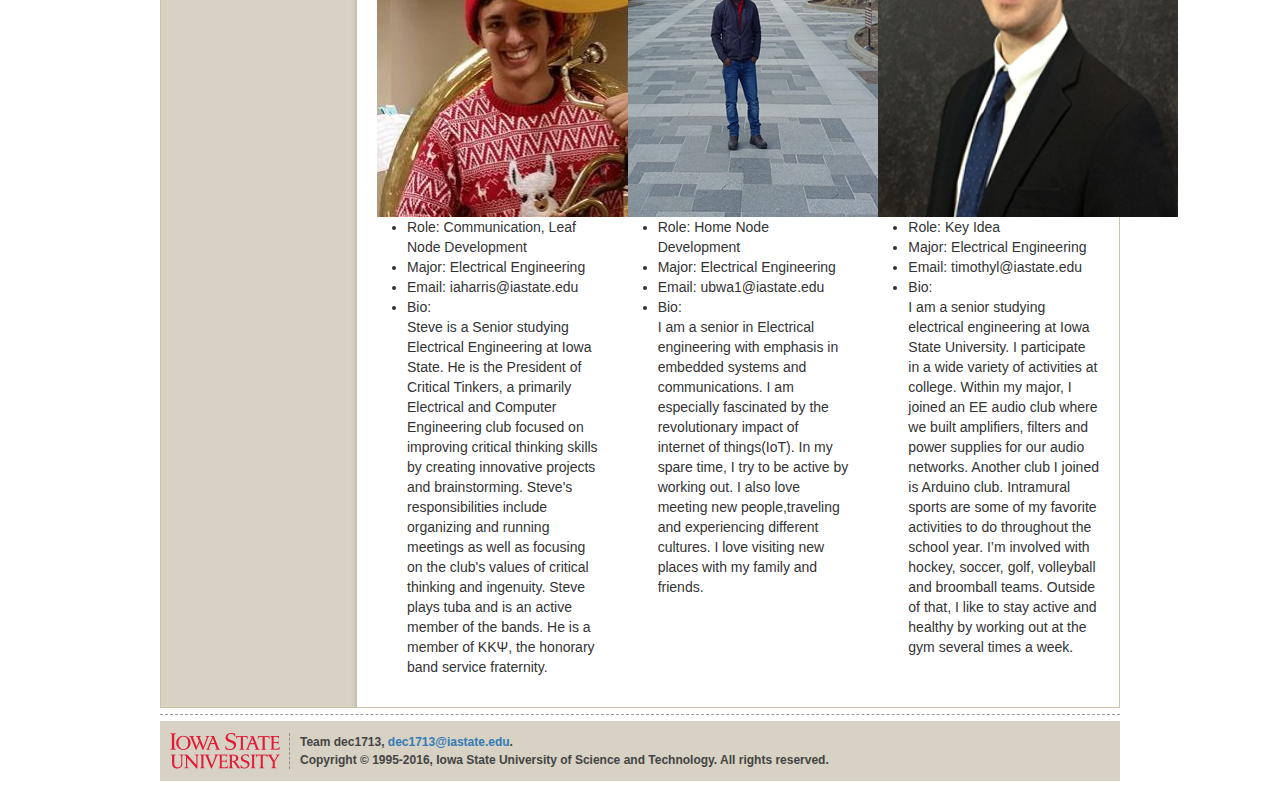
==== commit 76da2624: "- Updated documentation - Made distinction that Geiger is our client and advisor, included his e-mai" ====
--- a/about.html
+++ b/about.html
@@ -180,15 +180,13 @@
 
                 <div class="wd-l-Content isu-content" id="content" role="main">
                     <div class="wd-l-Content-inner">
-                        <p>
-                            Team contact: <a href= "mailto:dec1713@iastate.edu">dec1713@iastate.edu</a>
-                        </p>
-
-                        <h2>Client</h2>
-
-                        Professor Geiger
+                        <h2>Client and Advisor</h2>
+
+                        <h4>Dr. Randall Geiger (rlgeiger@iastate.edu)</h4>
 
                         <h2>Team Members</h2>
+                        <h4>Team email: <a href= "mailto:dec1713@iastate.edu">dec1713@iastate.edu</a></h4>
+
                         <div class="Container-inner">
                             <div class="row">
                                 <div class="col-md-4">
@@ -285,7 +283,7 @@
 
                             <div class="wd-Grid-cell wd-Grid-cell--2">
                                 <div class="wd-l-PageFooter-content">
-                                    <p>Team Number,  <script>document.write('<a href="mailto:'+ ["teamEmail", "iastate.edu"].join('@') +'">'+ ["teamEmail", "iastate.edu"].join('@') +'</a>')</script><noscript>teamEmail (at) iastate (dot) edu</noscript>.</p>
+                                    <p>Team dec1713,  <script>document.write('<a href="mailto:'+ ["dec1713", "iastate.edu"].join('@') +'">'+ ["dec1713", "iastate.edu"].join('@') +'</a>')</script><noscript>dec1713 (at) iastate (dot) edu</noscript>.</p>
                                     <p>Copyright &copy; 1995-2016, Iowa State University of Science and Technology. All rights reserved.</p>
                                 </div>
                             </div>
